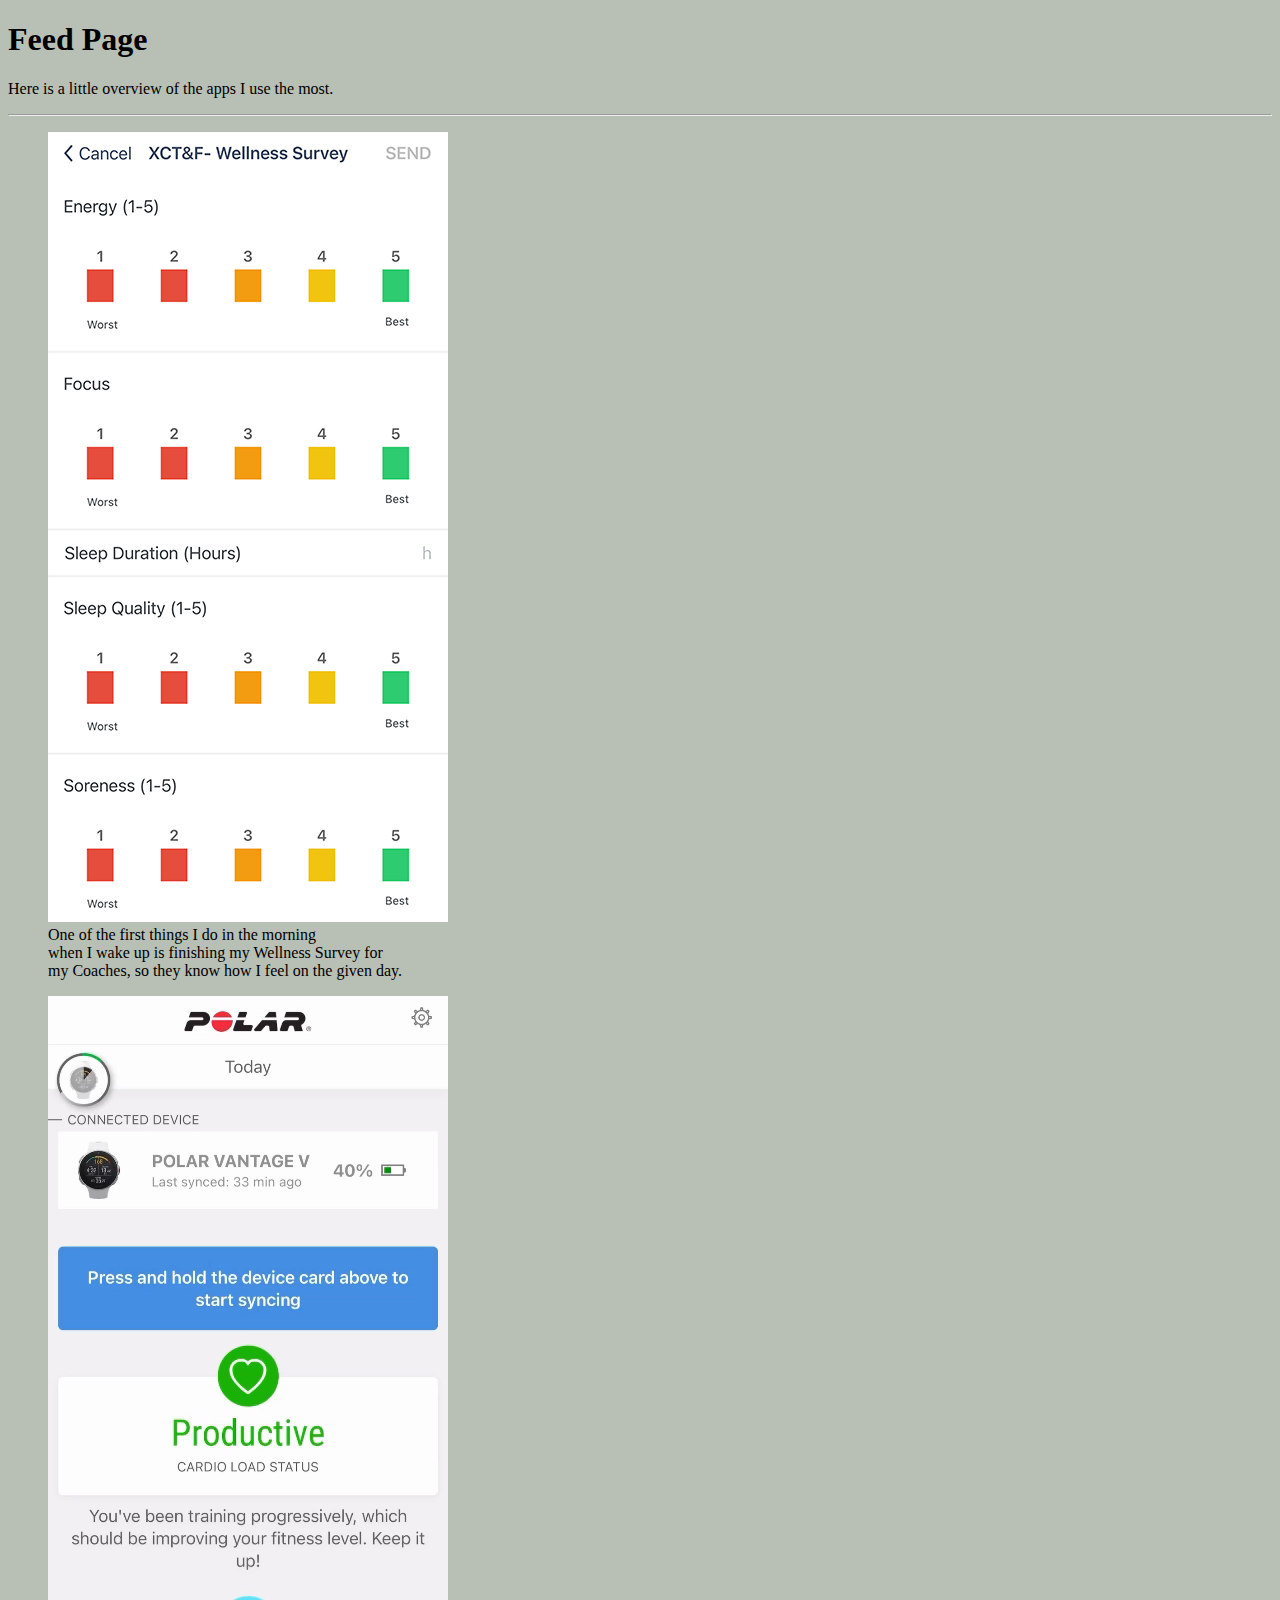
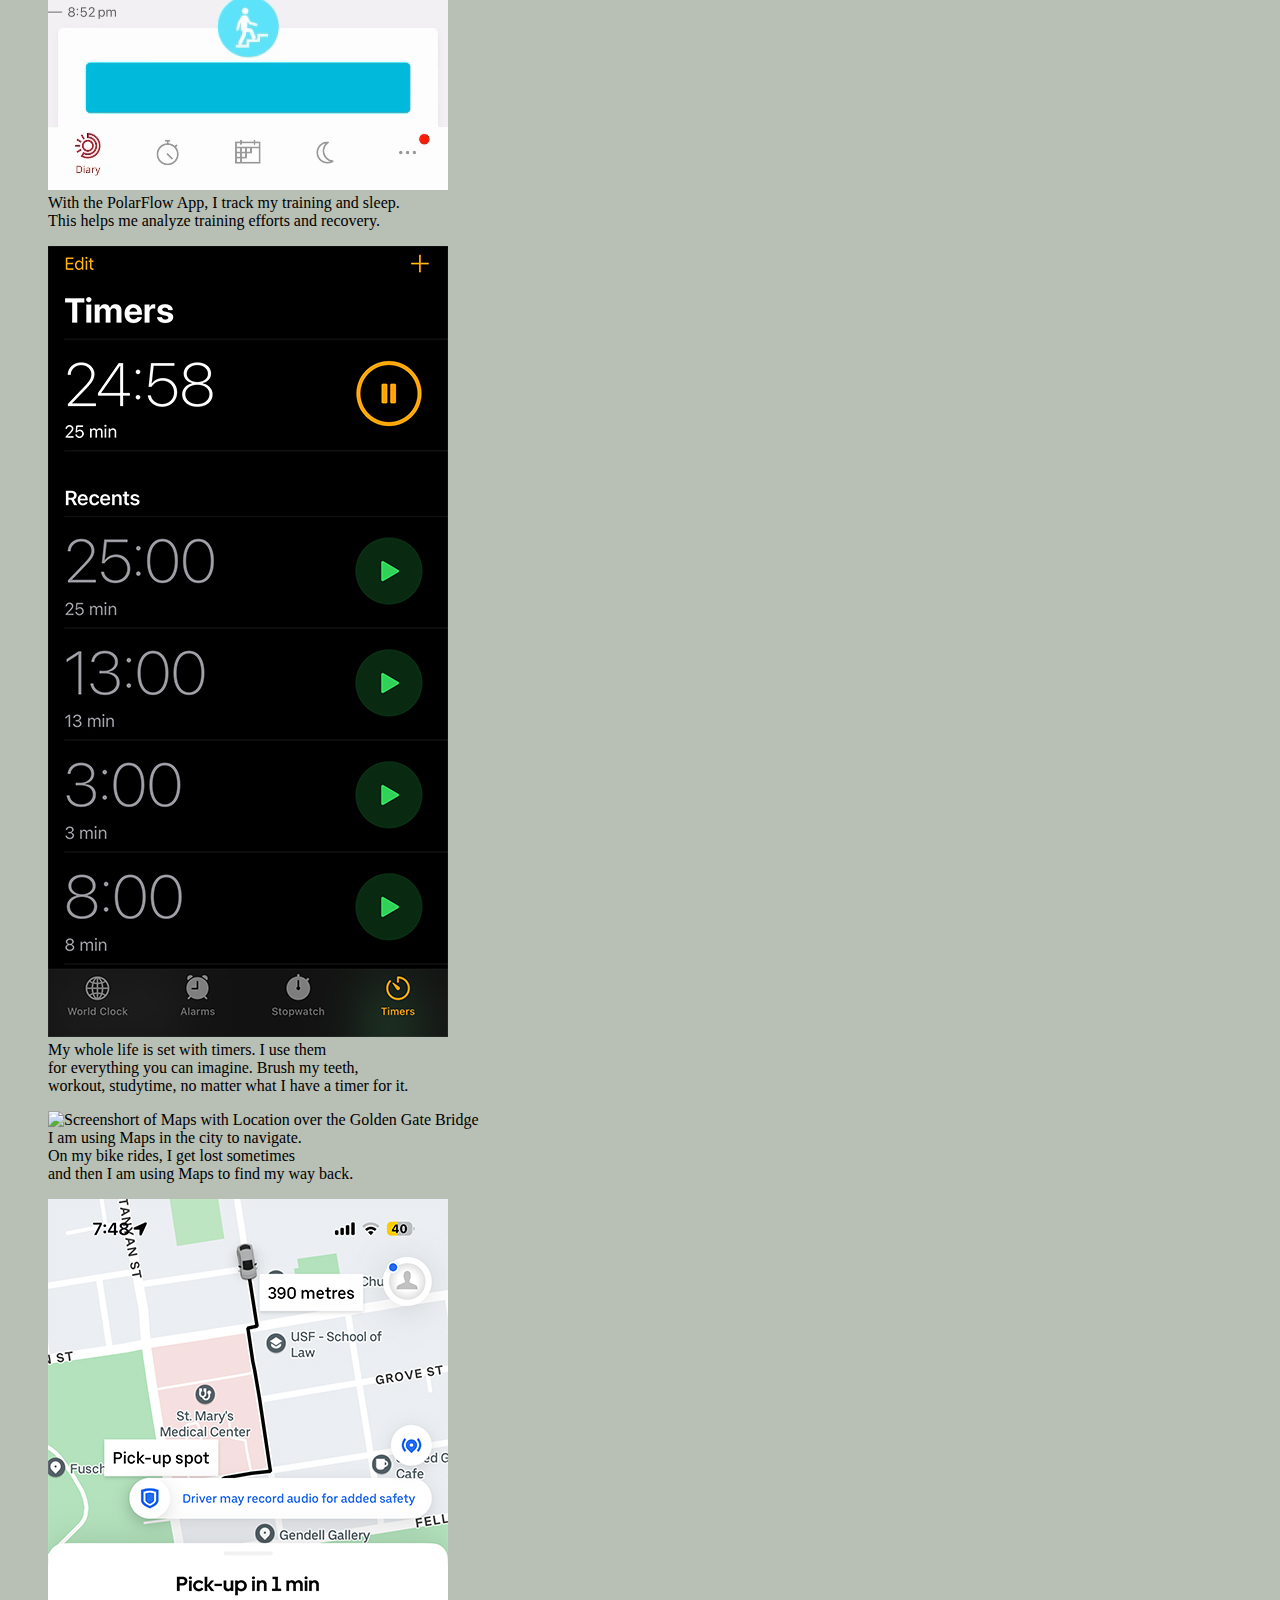
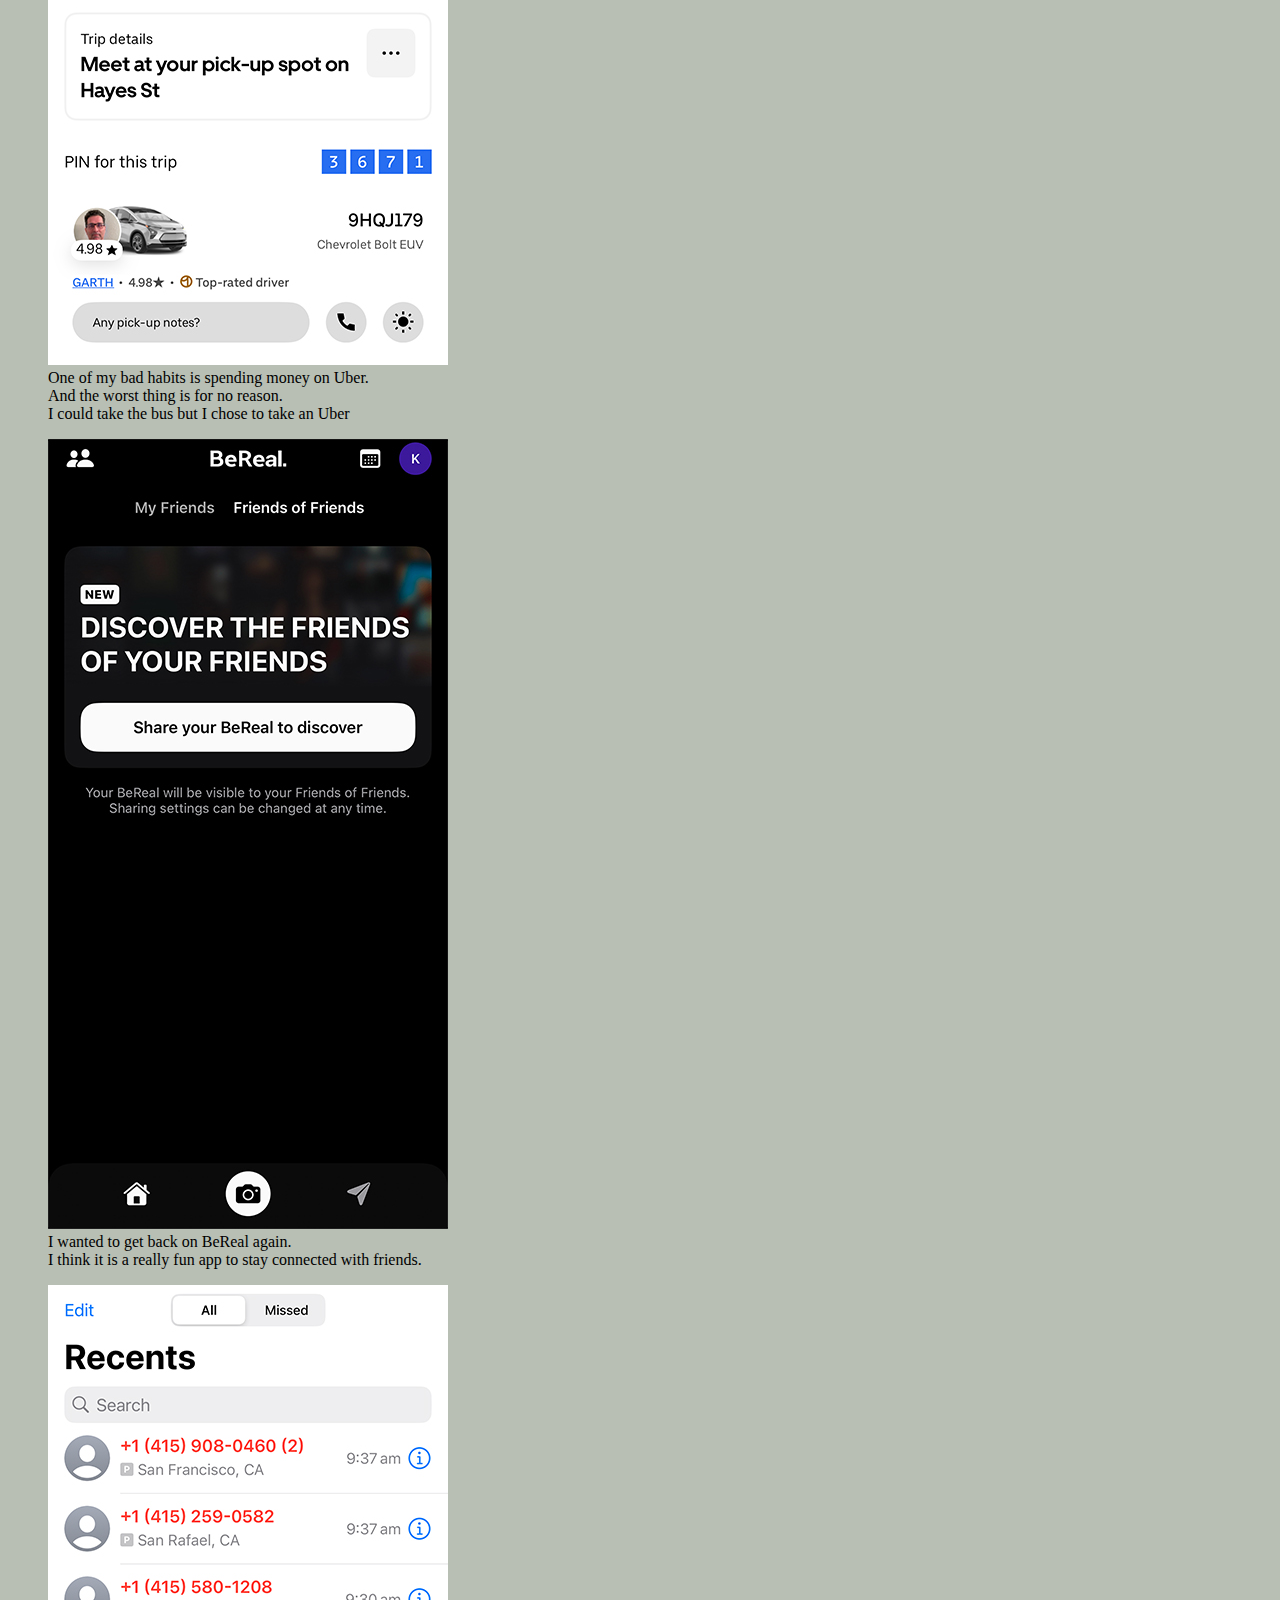
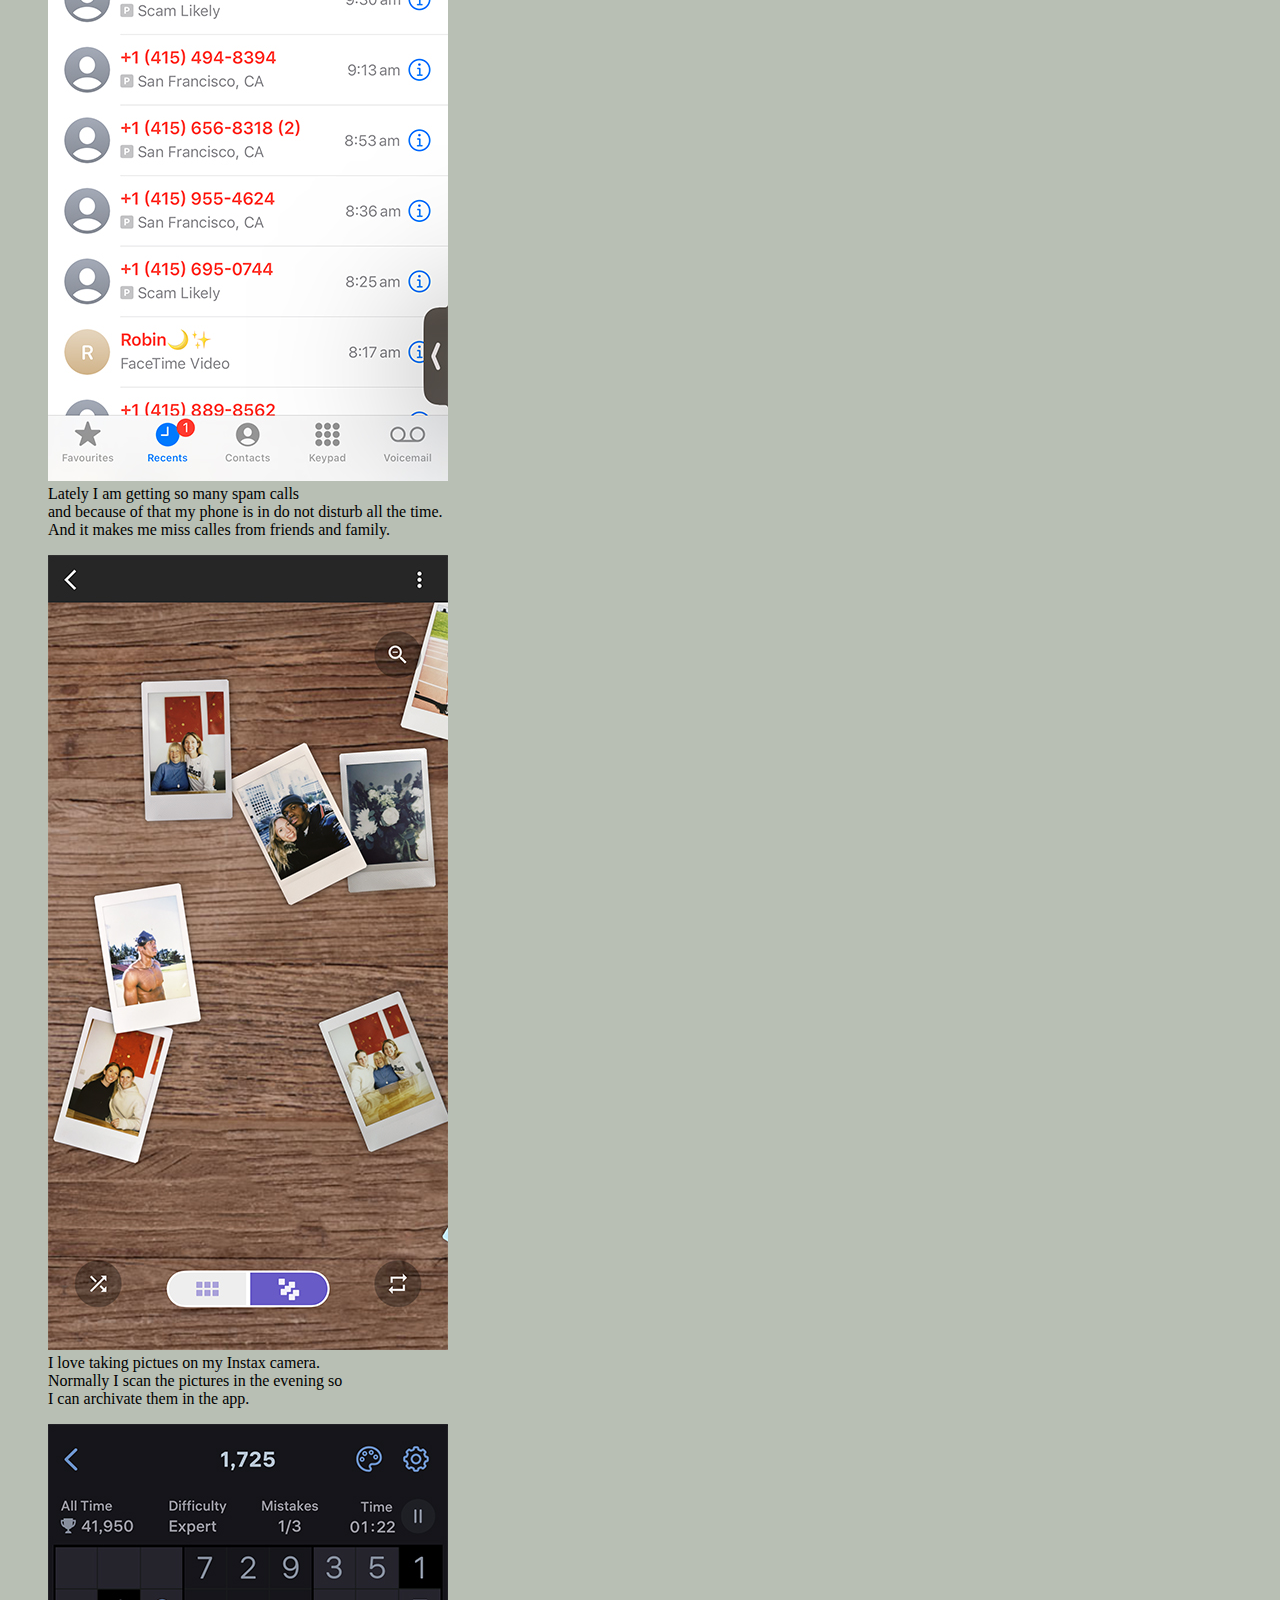
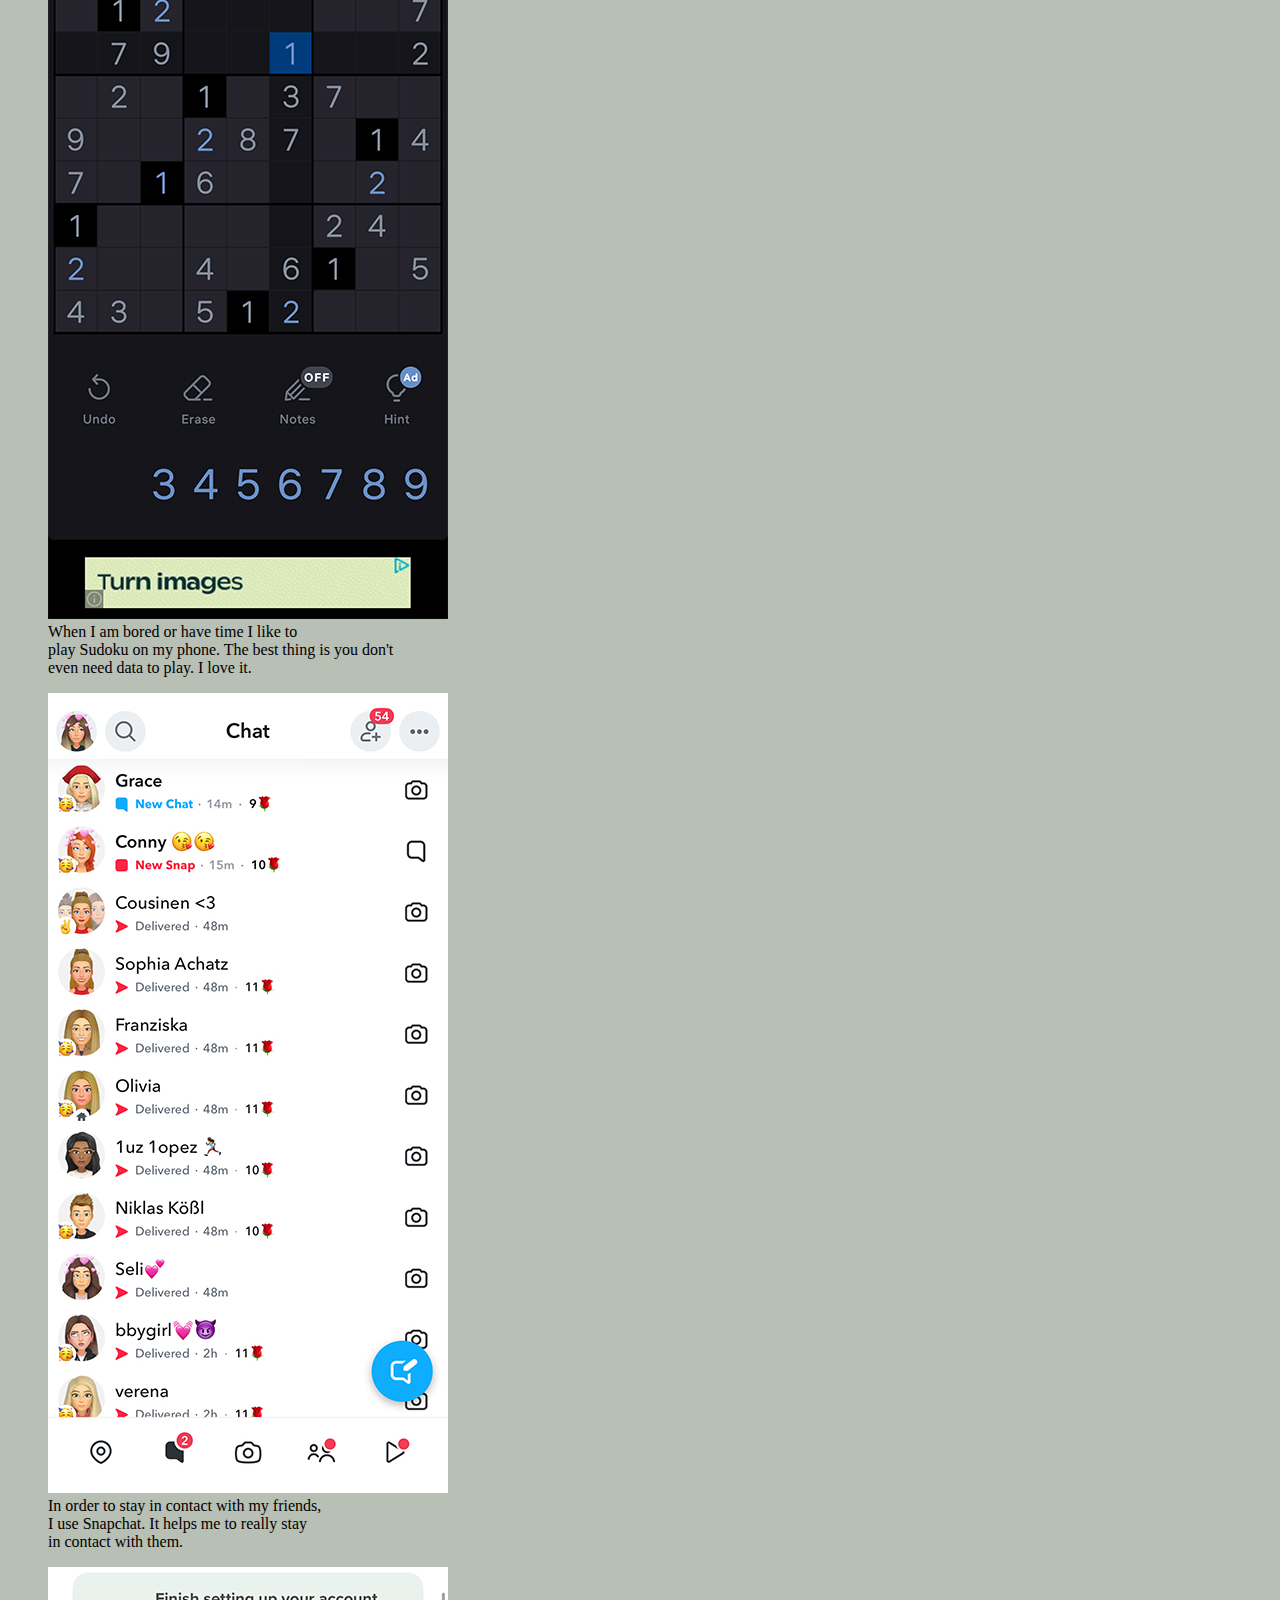
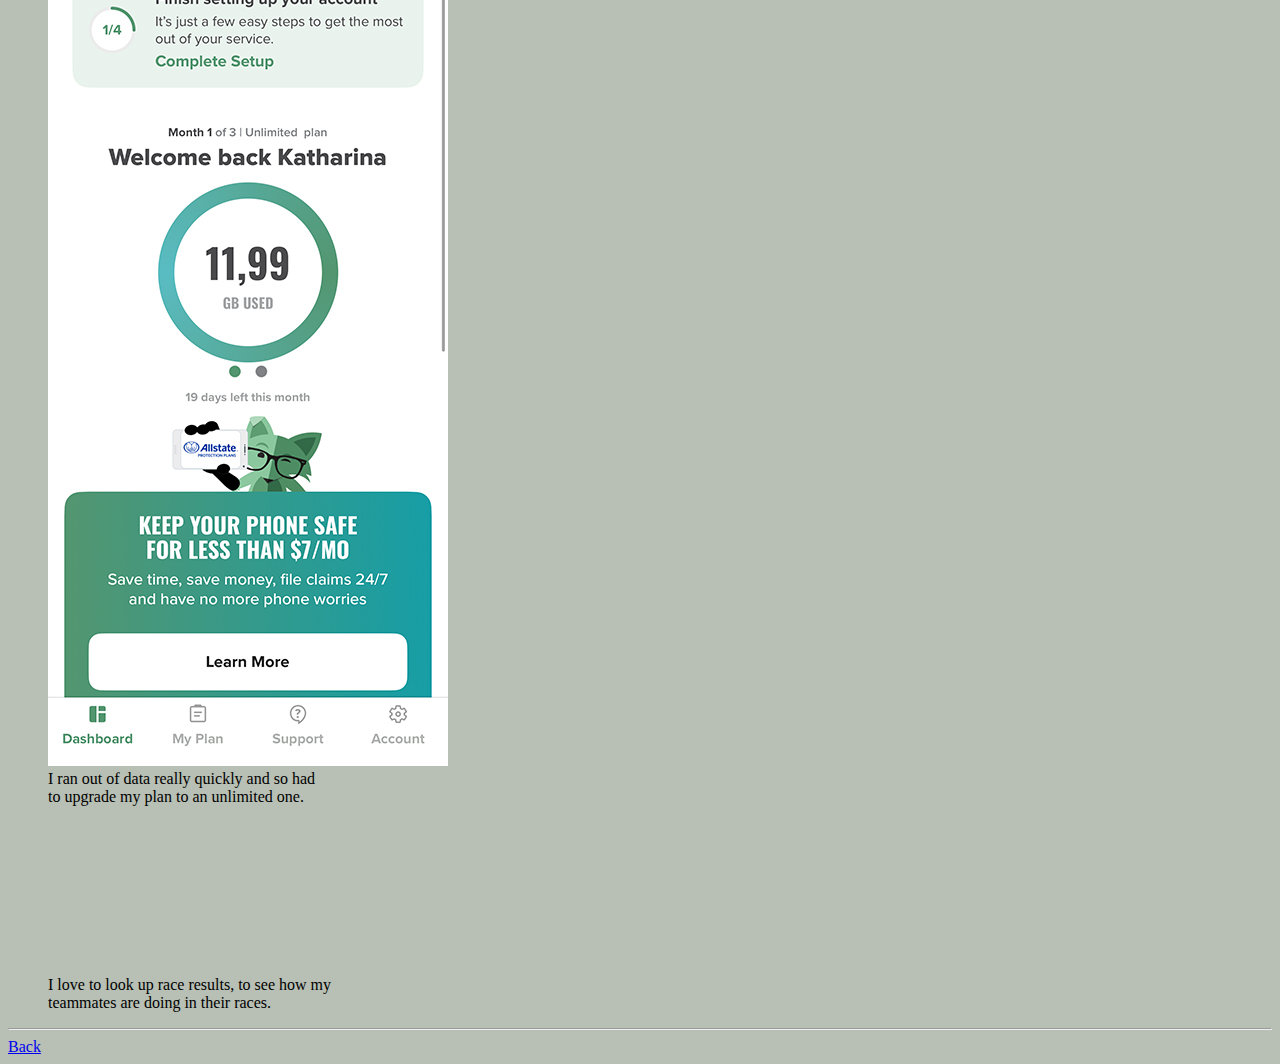
==== feed.html @ 95106dcd "Send to server" ====
<!DOCTYPE html>
<html lang="en">
<head>
    <meta charset="UTF-8">
    <meta name="viewport" content="width=device-width, initial-scale=1.0">
    <title>Feed</title>
    <link rel="stylesheet" href="style.css">
</head>
<body>
    <style>
        body{
        background-color: rgb(184, 191, 180);
        }
    </style>
    <h1>Feed Page</h1>
    <p> Here is a little overview of the apps I use the most.</p>
<hr>
       <div class="image-container">
            <figure>
                <img src="img/wellness.jpg" alt="Wellness Survey">
                <figcaption>One of the first things I do in the morning <br> when I wake up is finishing my Wellness Survey for <br> my Coaches, so they know how I feel on the given day.</figcaption>
            </figure>

            <figure>
                <video src="img/polarflow.mp4" autoplay muted loop>Your browser does not support the video tag. </video>
                <figcaption>With the PolarFlow App, I track my training and sleep.<br> This helps me analyze training efforts and recovery.</figcaption>
            </figure>

            <figure>
                <img src="img/timers.jpg" alt="Many timers screenshort">
                <figcaption> My whole life is set with timers. I use them <br> for everything you can imagine. Brush my teeth, <br> workout, studytime, no matter what I have a timer for it.</figcaption>
            </figure>

            <figure>
                <img src="img/Maps.jpg" alt="Screenshort of Maps with Location over the Golden Gate Bridge">
                <figcaption>I am using Maps in the city to navigate. <br> On my bike rides, I get lost sometimes<br> and then I am using Maps to find my way back.</figcaption>
            </figure>

            <figure>
                <img src="img/uber.jpg" alt="screenshort of a uber site">
                <figcaption>One of my bad habits is spending money on Uber. <br> And the worst thing is for no reason. <br> I could take the bus but I chose to take an Uber</figcaption>
            </figure>
            
            <figure>
                <img src="img/Bereal.jpg" alt="BeReal Screenshort">
                <figcaption> I wanted to get back on BeReal again. <br> I think it is a really fun app to stay connected with friends.</figcaption>
            </figure>

            <figure>
                <img src="img/call.jpg" alt="Spam Calls">
                <figcaption>Lately I am getting so many spam calls<br> and because of that my phone is in do not disturb all the time.<br> And it makes me miss calles from friends and family.</figcaption>
            </figure>

            <figure>
                <img src="img/instax.jpg" alt="Instax App">
                <figcaption>I love taking pictues on my Instax camera.<br> Normally I scan the pictures in the evening so <br> I can archivate them in the app.</figcaption>
            </figure>

            <figure>
                <img src="img/sudoku.jpg" alt="Sudoku">
                <figcaption>When I am bored or have time I like to<br> play Sudoku on my phone. The best thing is you don't <br> even need data to play. I love it.</figcaption>
            </figure>

            <figure>
                <img src="img/snapchat.jpg" alt="Snapchat">
                <figcaption>In order to stay in contact with my friends,<br> I use Snapchat. It helps me to really stay <br> in contact with them.</figcaption>
            </figure>

            <figure>
                <img src="img/data.jpg" alt="Mint Mobile">
                <figcaption>I ran out of data really quickly and so had <br> to upgrade my plan to an unlimited one. </figcaption>
            </figure>
            
            <figure>
                <video src="img/Times.mp4" autoplay muted loop>Your browser does not support the video tag. </video>
                <figcaption>I love to look up race results, to see how my <br>
                teammates are doing in their races.</figcaption>
            </figure>

        </div>
 <hr>
    <a href="index.html">Back</a>
</body>
</html>
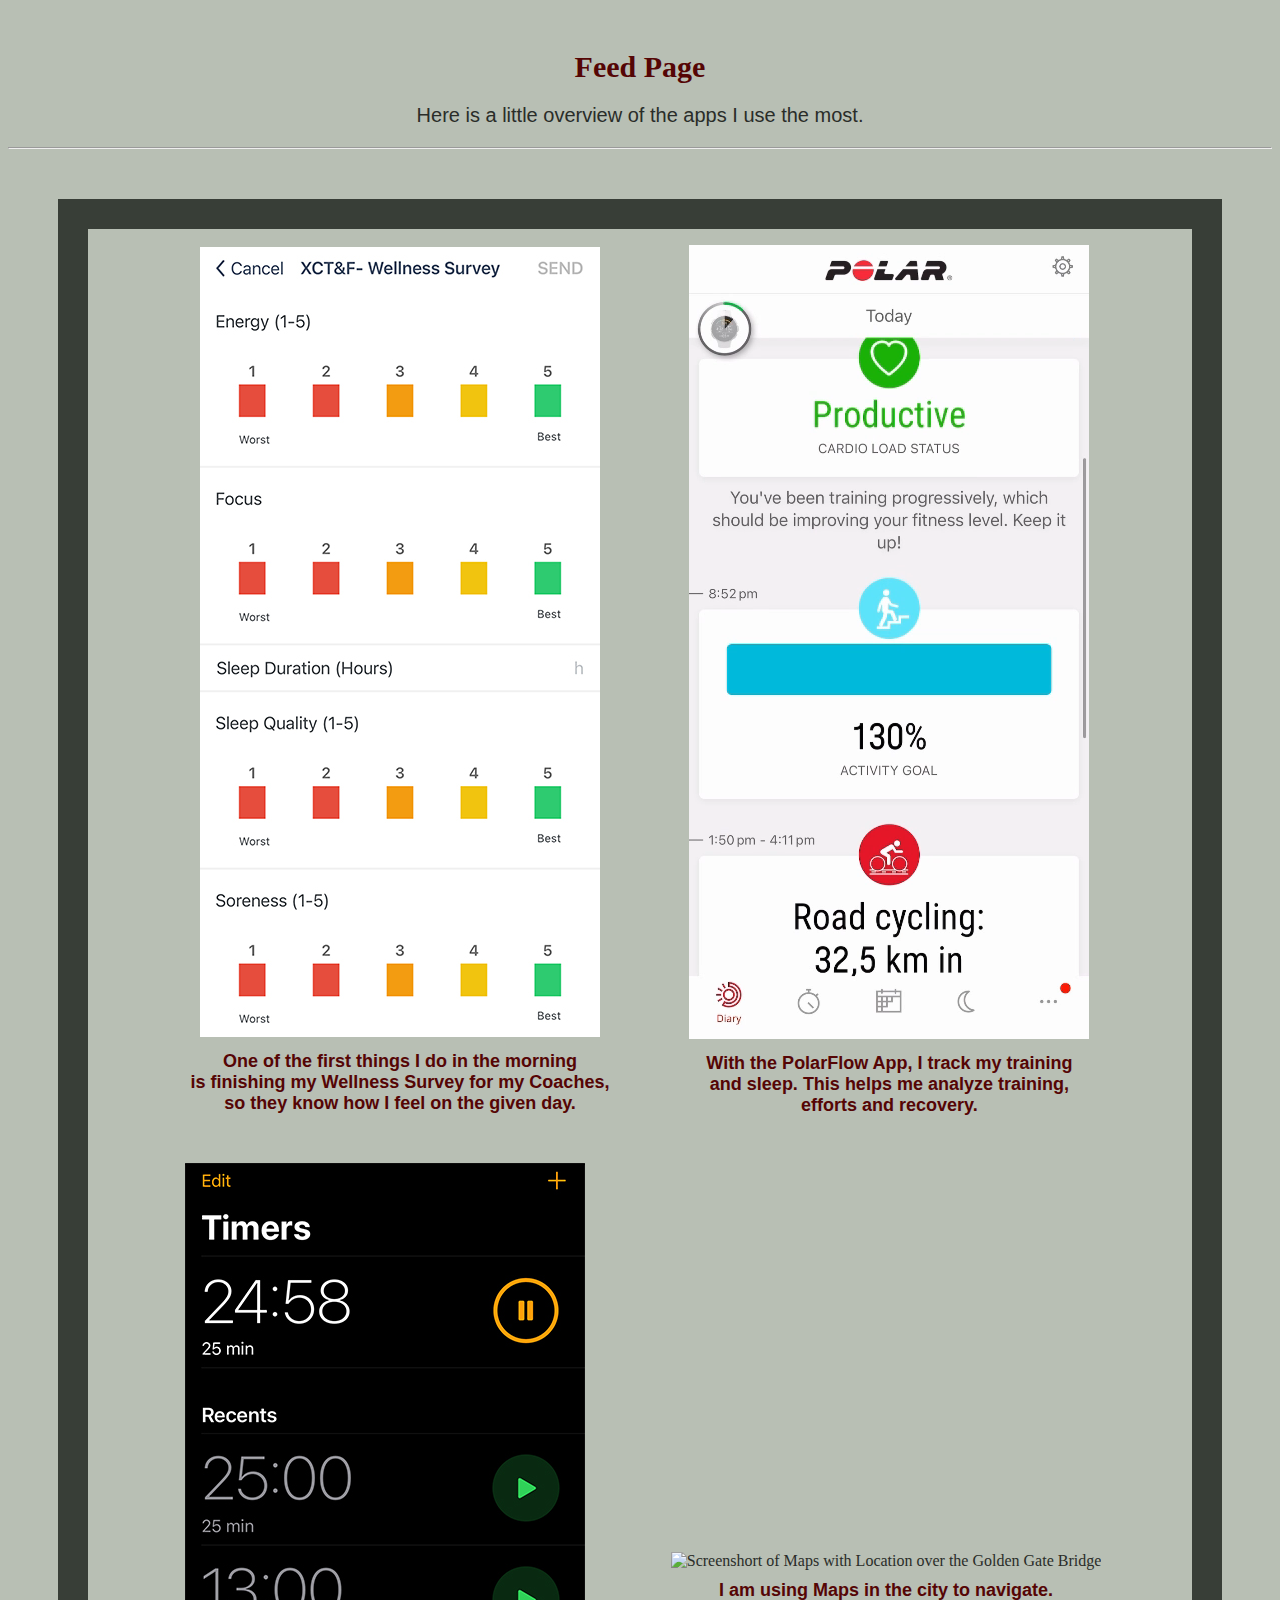
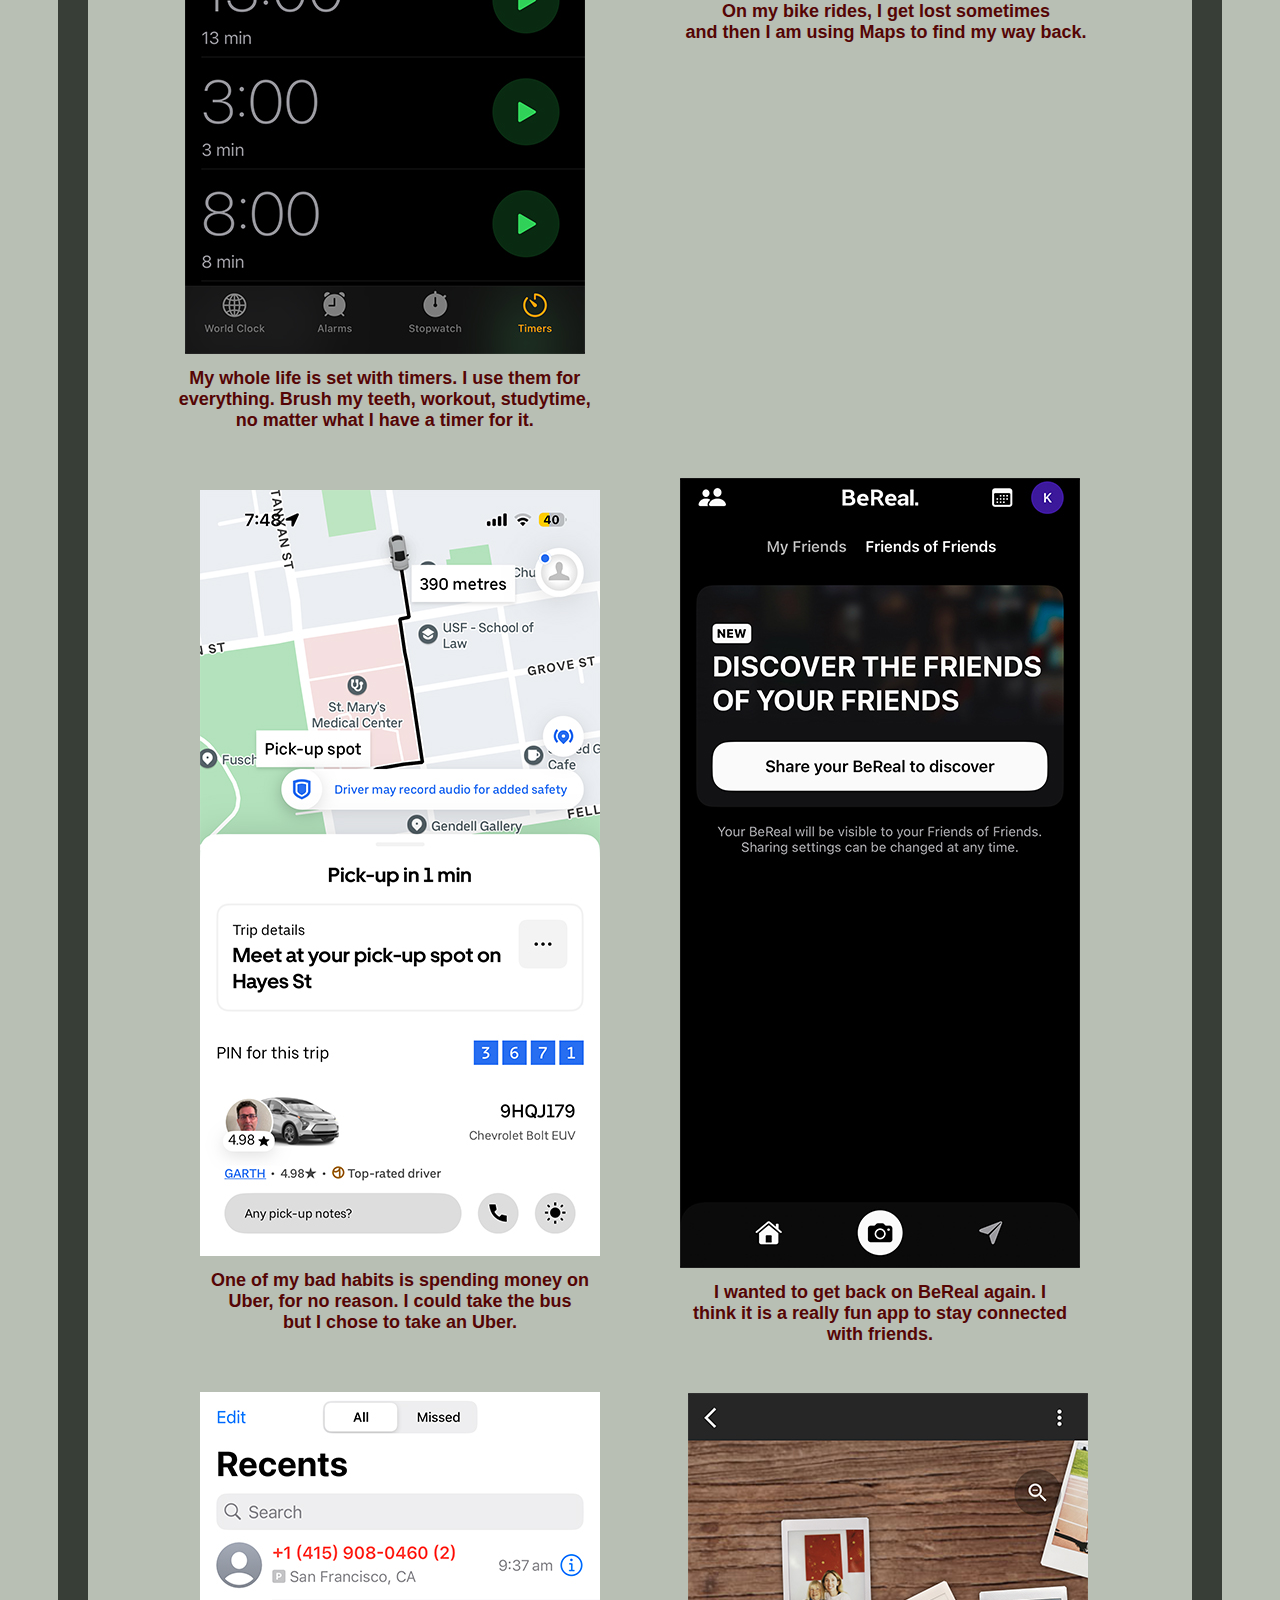
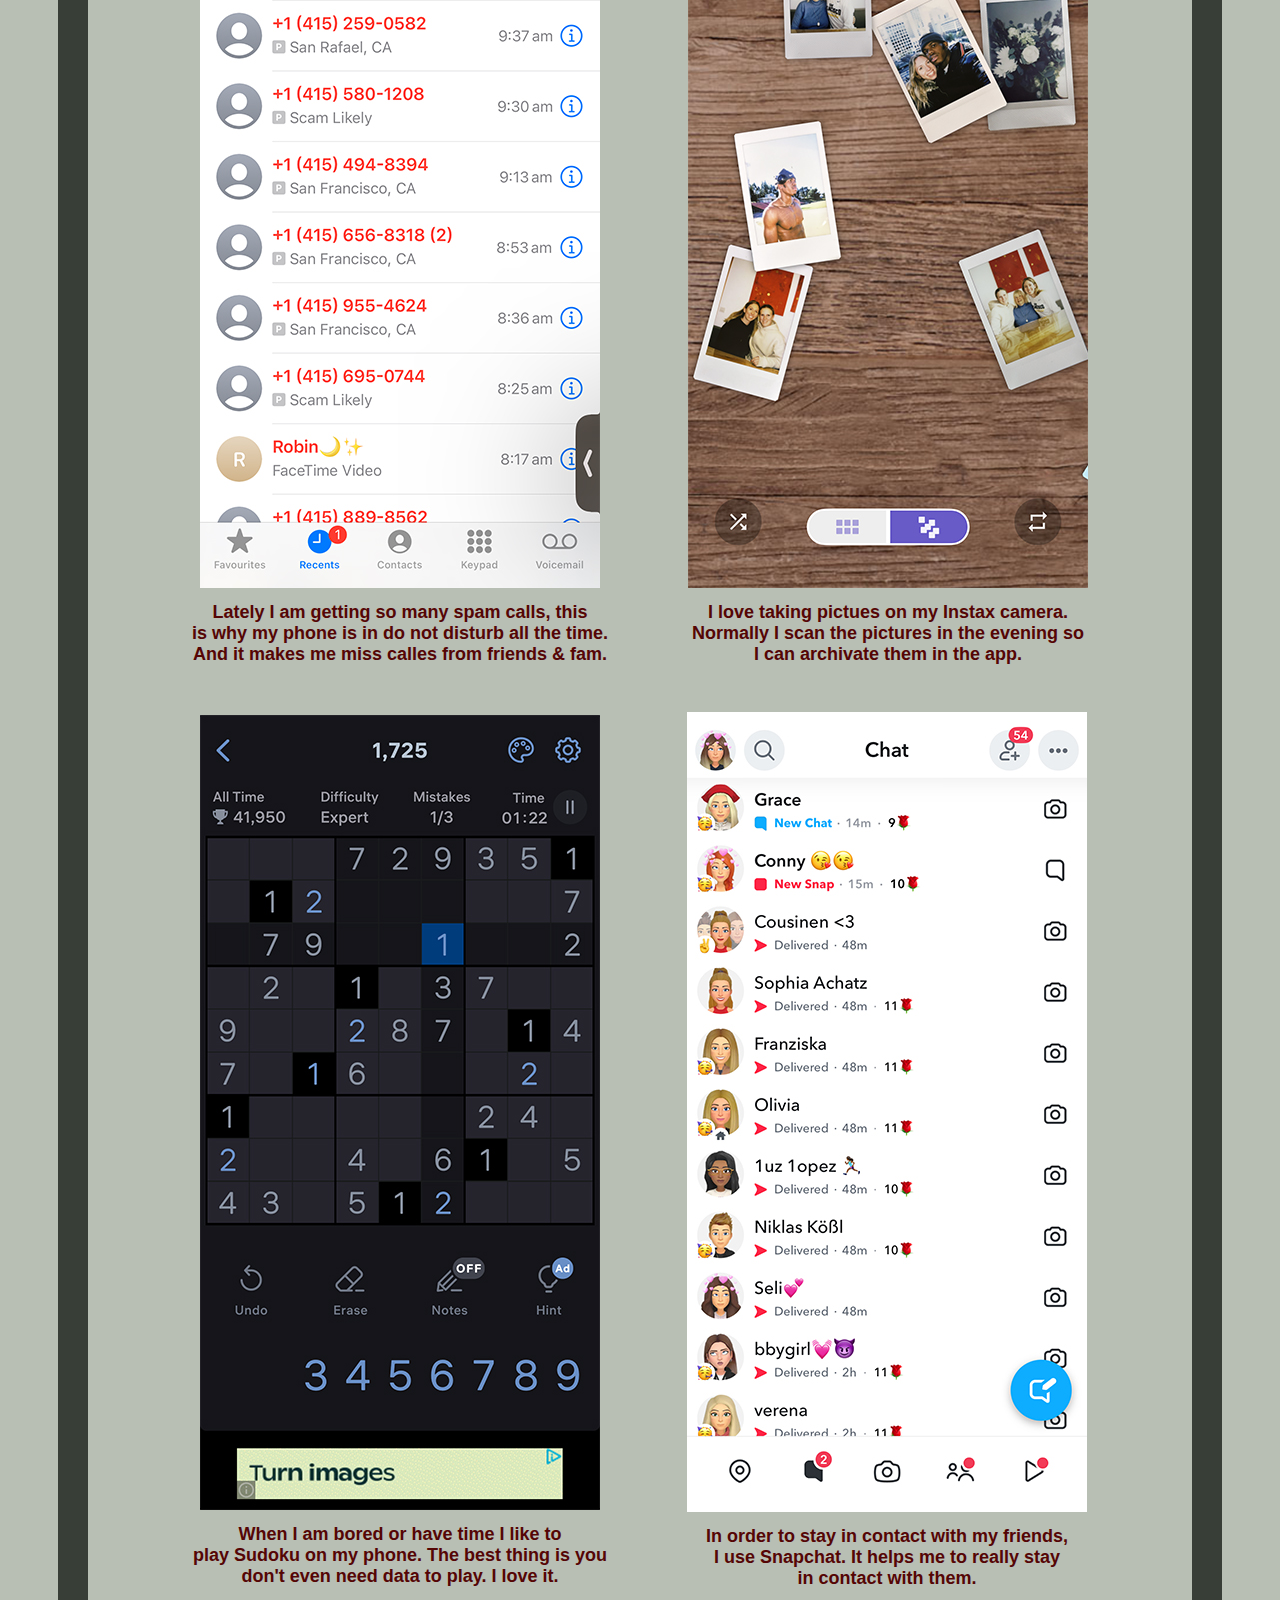
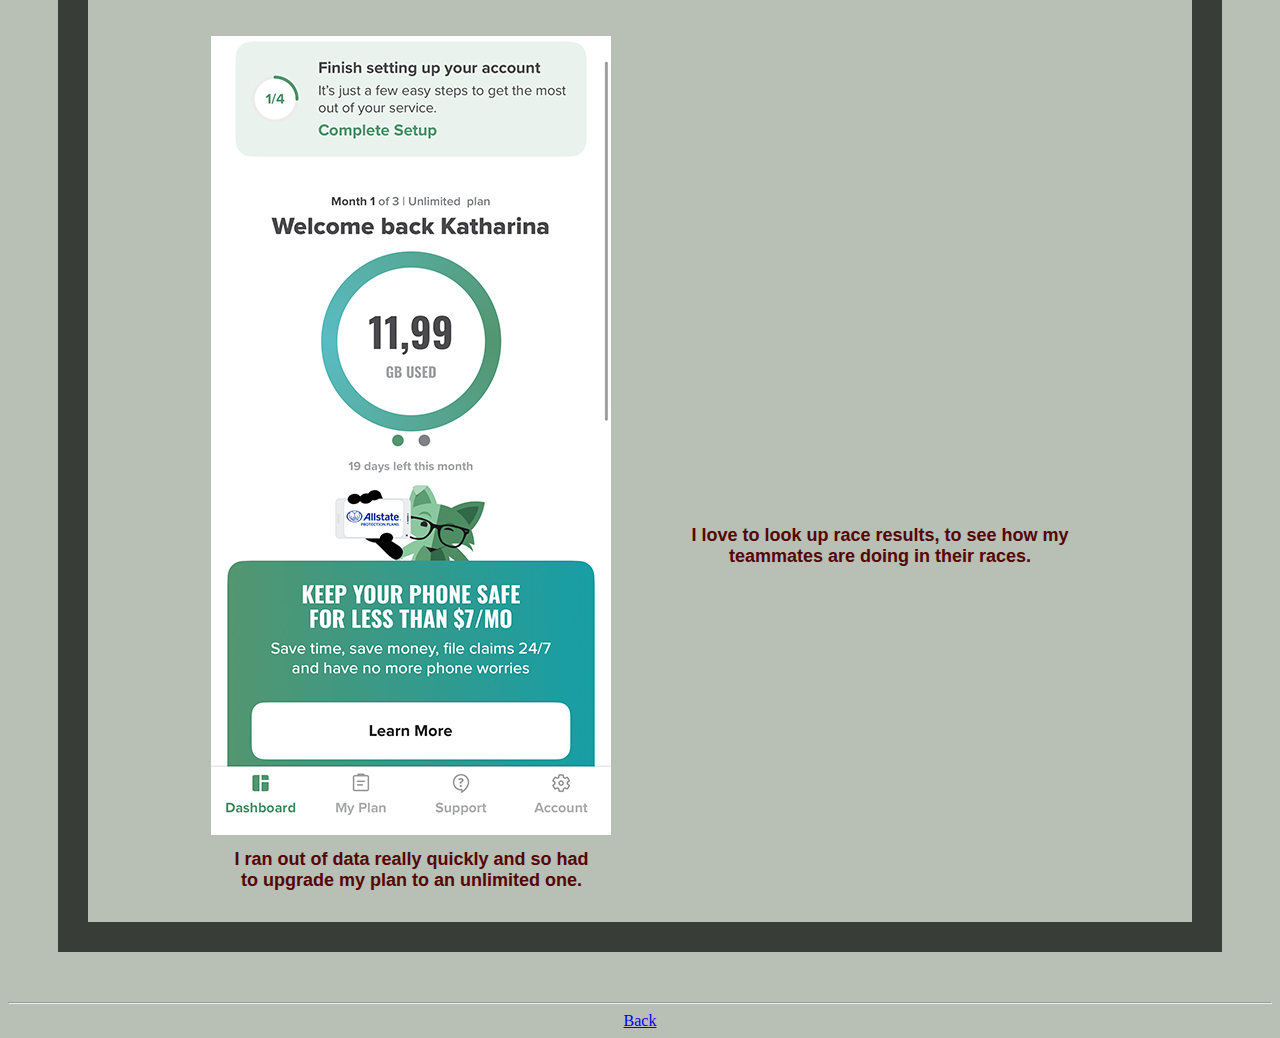
==== commit 066d6e56: "changes" ====
--- a/feed.html
+++ b/feed.html
@@ -12,23 +12,24 @@
         background-color: rgb(184, 191, 180);
         }
     </style>
+
     <h1>Feed Page</h1>
     <p> Here is a little overview of the apps I use the most.</p>
 <hr>
        <div class="image-container">
             <figure>
                 <img src="img/wellness.jpg" alt="Wellness Survey">
-                <figcaption>One of the first things I do in the morning <br> when I wake up is finishing my Wellness Survey for <br> my Coaches, so they know how I feel on the given day.</figcaption>
+                <figcaption>One of the first things I do in the morning <br> is finishing my Wellness Survey for my Coaches, <br>  so they know how I feel on the given day.</figcaption>
             </figure>
 
             <figure>
                 <video src="img/polarflow.mp4" autoplay muted loop>Your browser does not support the video tag. </video>
-                <figcaption>With the PolarFlow App, I track my training and sleep.<br> This helps me analyze training efforts and recovery.</figcaption>
+                <figcaption>With the PolarFlow App, I track my training <br> and sleep. This helps me analyze training, <br> efforts and recovery.</figcaption>
             </figure>
 
             <figure>
                 <img src="img/timers.jpg" alt="Many timers screenshort">
-                <figcaption> My whole life is set with timers. I use them <br> for everything you can imagine. Brush my teeth, <br> workout, studytime, no matter what I have a timer for it.</figcaption>
+                <figcaption> My whole life is set with timers. I use them for <br> everything. Brush my teeth, workout, studytime, <br> no matter what I have a timer for it.</figcaption>
             </figure>
 
             <figure>
@@ -38,17 +39,17 @@
 
             <figure>
                 <img src="img/uber.jpg" alt="screenshort of a uber site">
-                <figcaption>One of my bad habits is spending money on Uber. <br> And the worst thing is for no reason. <br> I could take the bus but I chose to take an Uber</figcaption>
+                <figcaption>One of my bad habits is spending money on <br> Uber, for no reason. I could take the bus <br>  but I chose to take an Uber.</figcaption>
             </figure>
             
             <figure>
                 <img src="img/Bereal.jpg" alt="BeReal Screenshort">
-                <figcaption> I wanted to get back on BeReal again. <br> I think it is a really fun app to stay connected with friends.</figcaption>
+                <figcaption> I wanted to get back on BeReal again. I <br> think  it is a really fun app to stay connected <br> with friends.</figcaption>
             </figure>
 
             <figure>
                 <img src="img/call.jpg" alt="Spam Calls">
-                <figcaption>Lately I am getting so many spam calls<br> and because of that my phone is in do not disturb all the time.<br> And it makes me miss calles from friends and family.</figcaption>
+                <figcaption>Lately I am getting so many spam calls, this <br> is why my phone is in do not disturb all the time.<br> And it makes me miss calles from friends & fam.</figcaption>
             </figure>
 
             <figure>
@@ -58,7 +59,7 @@
 
             <figure>
                 <img src="img/sudoku.jpg" alt="Sudoku">
-                <figcaption>When I am bored or have time I like to<br> play Sudoku on my phone. The best thing is you don't <br> even need data to play. I love it.</figcaption>
+                <figcaption>When I am bored or have time I like to<br> play Sudoku on my phone. The best thing is you <br> don't even need data to play. I love it.</figcaption>
             </figure>
 
             <figure>
--- a/style.css
+++ b/style.css
@@ -0,0 +1,37 @@
+.image-container{
+    margin: 50px;
+    border: 30px solid rgb(56, 62, 55);
+    display: flex;
+    flex-direction: row;
+    flex-wrap: wrap;
+    justify-content: center;
+    align-items: center;
+}
+
+body{
+    text-align: center;
+    color: rgb(42, 45, 41);
+}
+
+p{
+    text-align: center;
+    font-family: Arial, Helvetica, sans-serif;
+    font-size: 20px;
+    margin-top: auto;
+}
+
+figcaption{
+    font-family: Arial, Helvetica, sans-serif;
+    font-size: 18px;
+    color: rgb(85, 5, 5);
+    font-weight: bold;
+    margin-top: 10px;
+    margin-bottom: 15px;
+}
+
+h1{
+    text-align: center;
+    color: rgb(85, 5, 5);
+    margin-top: 50px;
+    font-size: 30px;
+}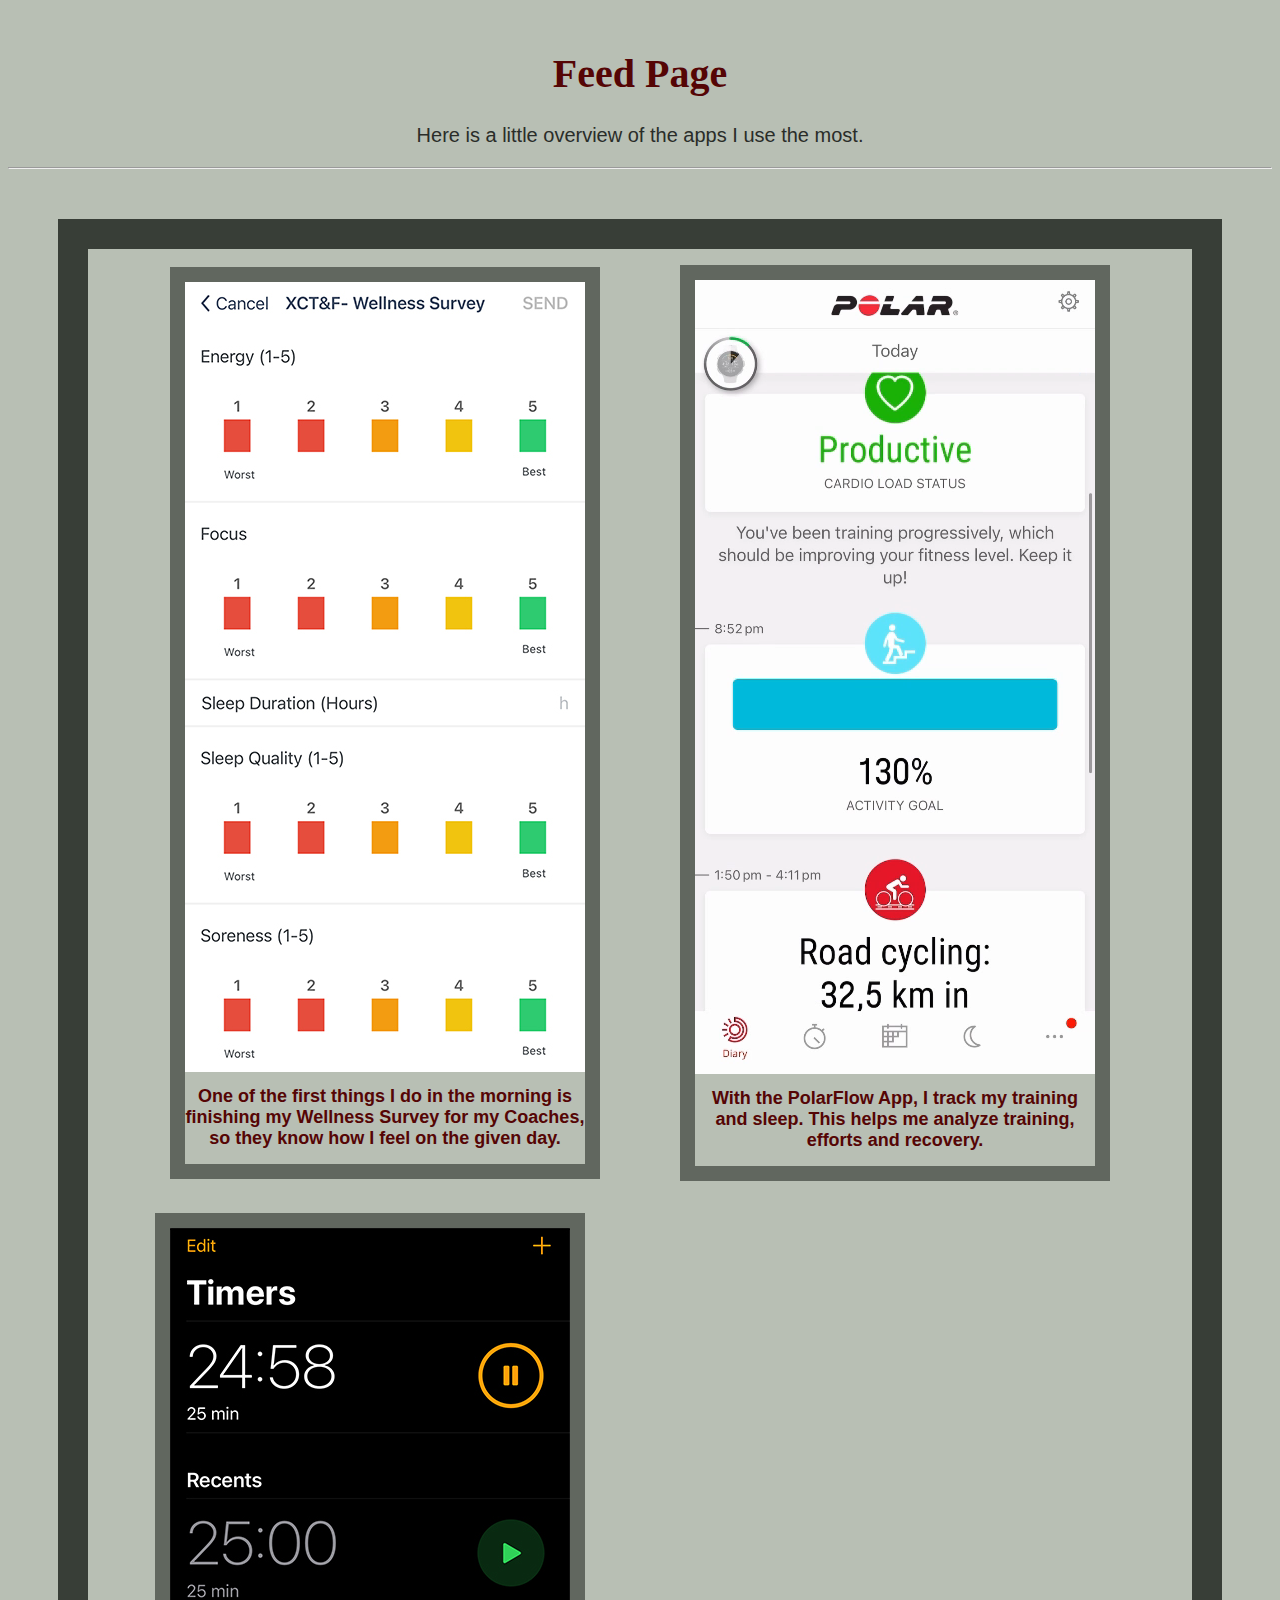
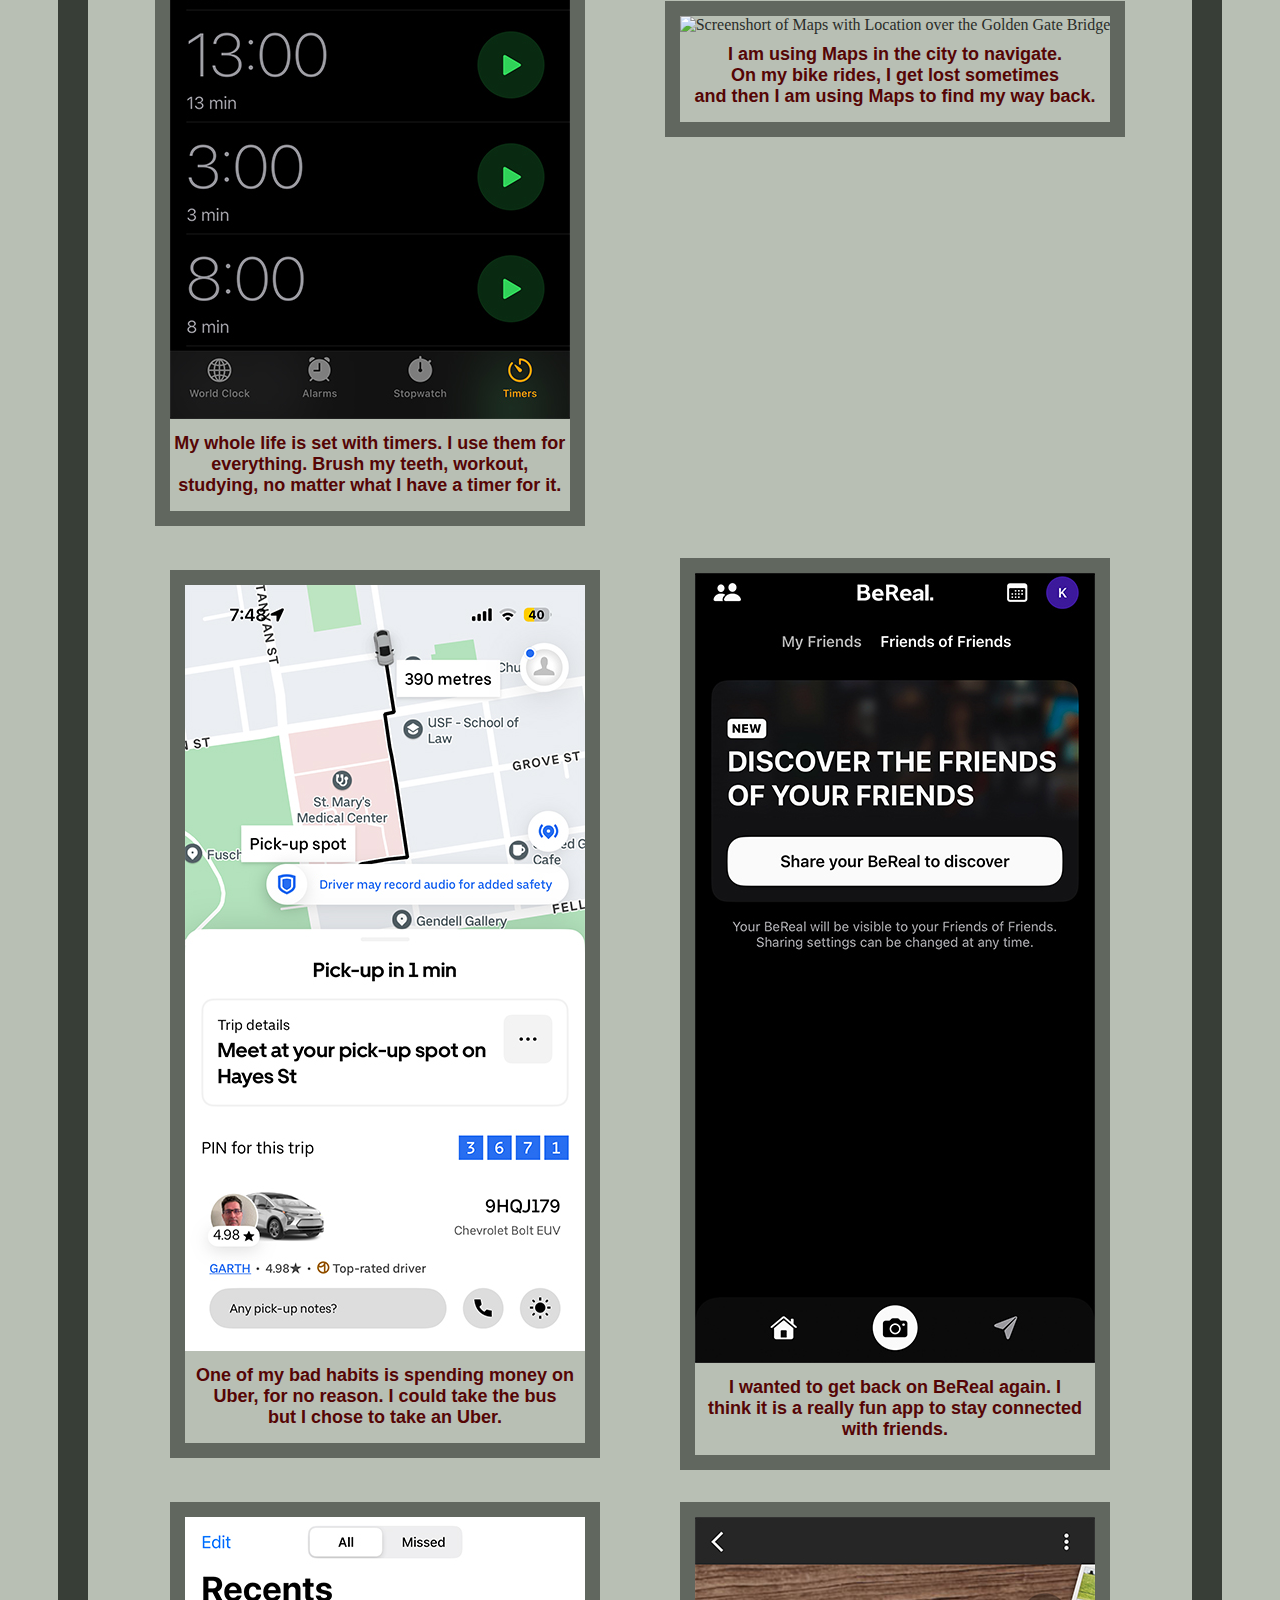
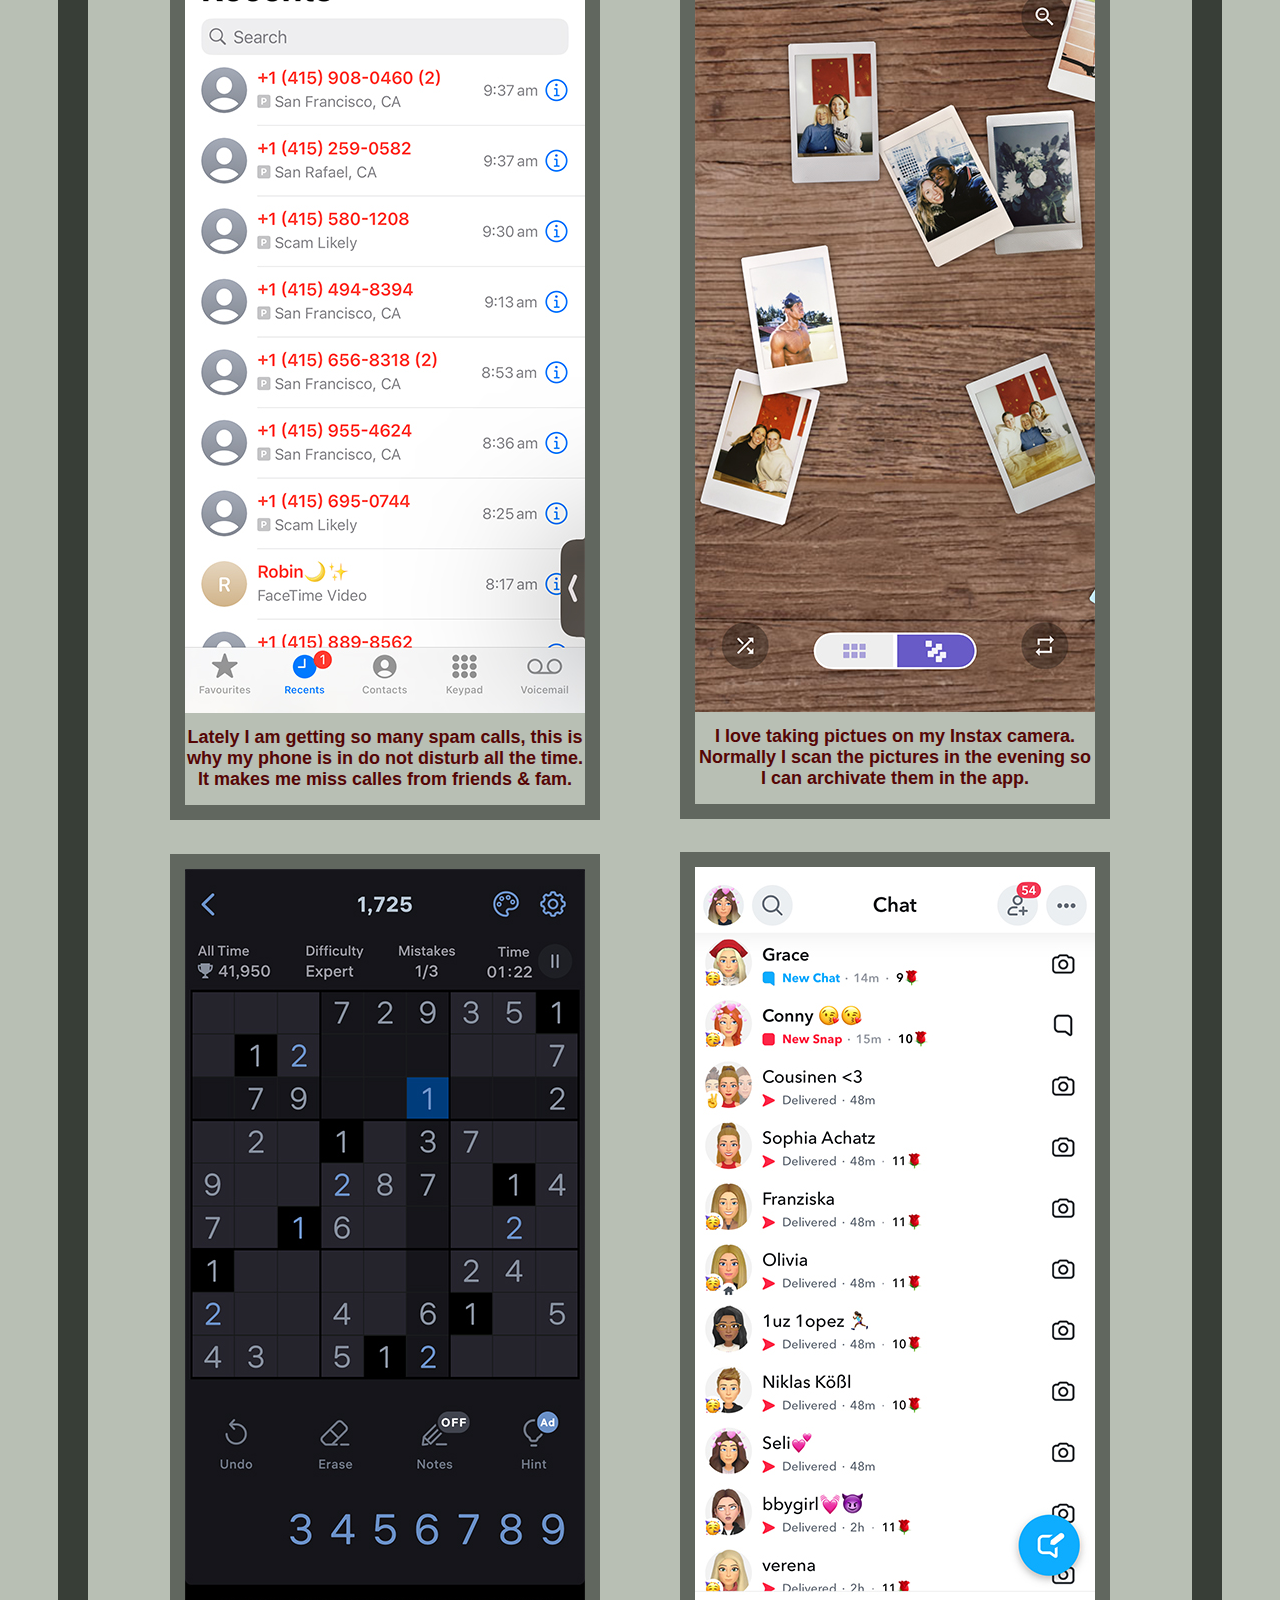
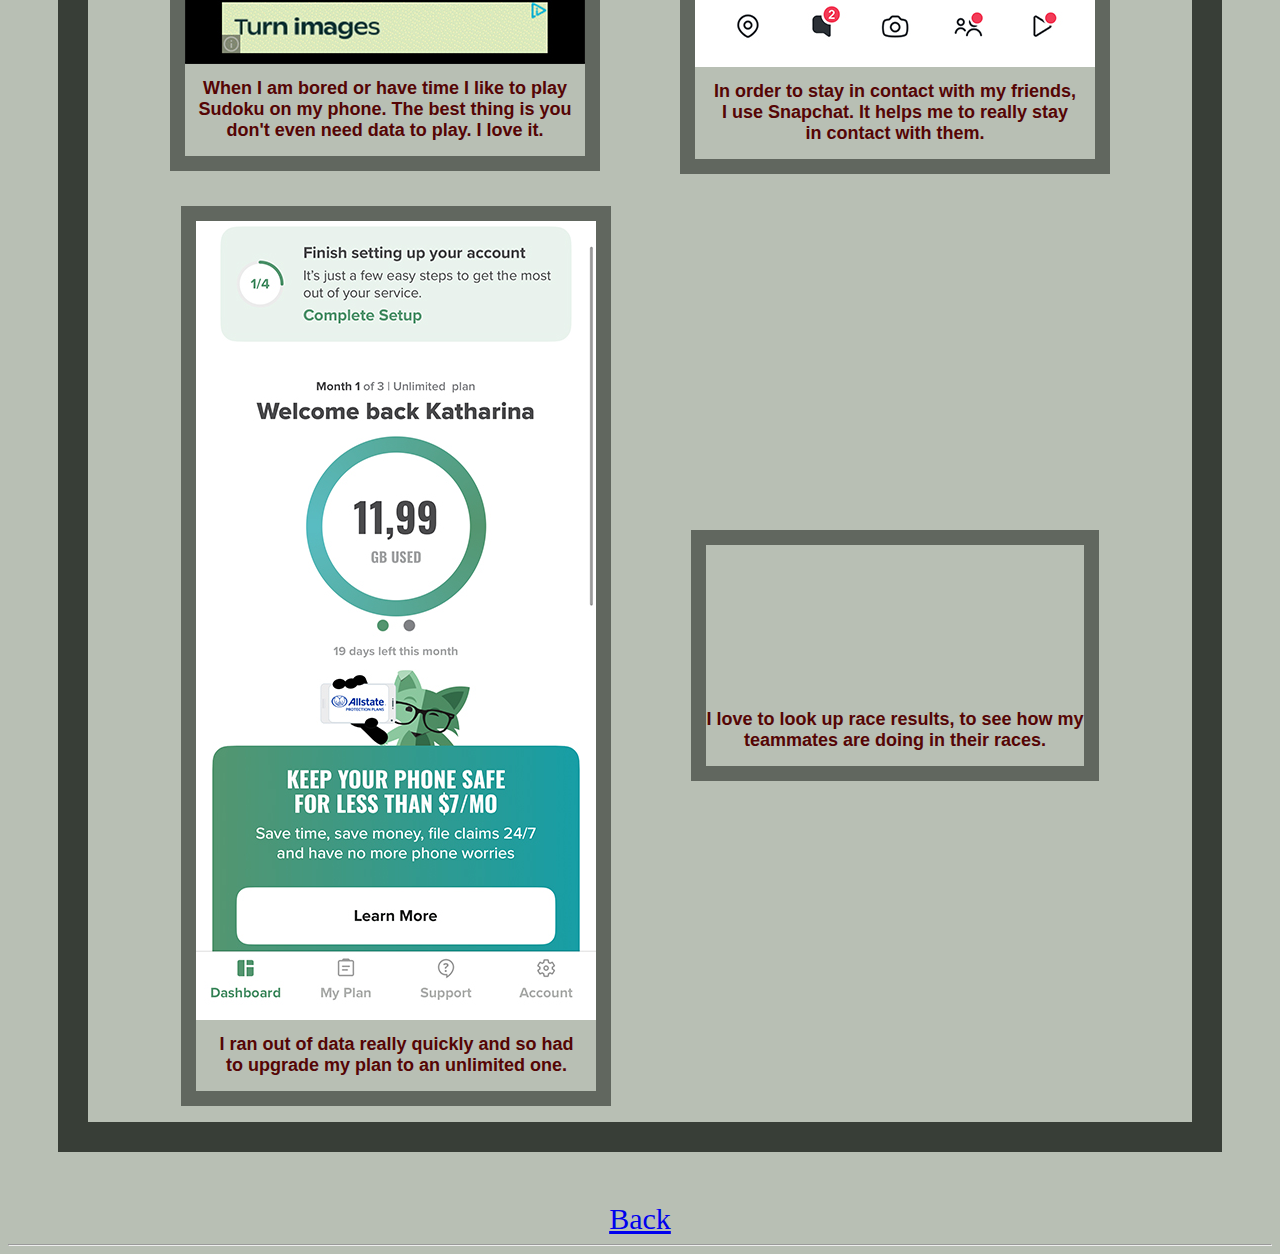
==== commit 39f1c1fb: "chages in the design" ====
--- a/feed.html
+++ b/feed.html
@@ -19,7 +19,7 @@
        <div class="image-container">
             <figure>
                 <img src="img/wellness.jpg" alt="Wellness Survey">
-                <figcaption>One of the first things I do in the morning <br> is finishing my Wellness Survey for my Coaches, <br>  so they know how I feel on the given day.</figcaption>
+                <figcaption>One of the first things I do in the morning is <br> finishing my Wellness Survey for my Coaches,<br> so they know how I feel on the given day.</figcaption>
             </figure>
 
             <figure>
@@ -29,7 +29,7 @@
 
             <figure>
                 <img src="img/timers.jpg" alt="Many timers screenshort">
-                <figcaption> My whole life is set with timers. I use them for <br> everything. Brush my teeth, workout, studytime, <br> no matter what I have a timer for it.</figcaption>
+                <figcaption> My whole life is set with timers. I use them for <br> everything. Brush my teeth, workout,<br>studying, no matter what I have a timer for it.</figcaption>
             </figure>
 
             <figure>
@@ -49,7 +49,7 @@
 
             <figure>
                 <img src="img/call.jpg" alt="Spam Calls">
-                <figcaption>Lately I am getting so many spam calls, this <br> is why my phone is in do not disturb all the time.<br> And it makes me miss calles from friends & fam.</figcaption>
+                <figcaption>Lately I am getting so many spam calls, this is <br> why my phone is in do not disturb all the time.<br> It makes me miss calles from friends & fam.</figcaption>
             </figure>
 
             <figure>
@@ -59,7 +59,7 @@
 
             <figure>
                 <img src="img/sudoku.jpg" alt="Sudoku">
-                <figcaption>When I am bored or have time I like to<br> play Sudoku on my phone. The best thing is you <br> don't even need data to play. I love it.</figcaption>
+                <figcaption>When I am bored or have time I like to play <br> Sudoku on my phone. The best thing is you <br> don't even need data to play. I love it.</figcaption>
             </figure>
 
             <figure>
@@ -79,7 +79,7 @@
             </figure>
 
         </div>
- <hr>
     <a href="index.html">Back</a>
+<hr>
 </body>
 </html>--- a/style.css
+++ b/style.css
@@ -33,5 +33,13 @@
     text-align: center;
     color: rgb(85, 5, 5);
     margin-top: 50px;
+    font-size: 40px;
+}
+
+a{
     font-size: 30px;
+}
+
+figure{
+    border: 15px solid rgba(56, 62, 55, 0.677);
 }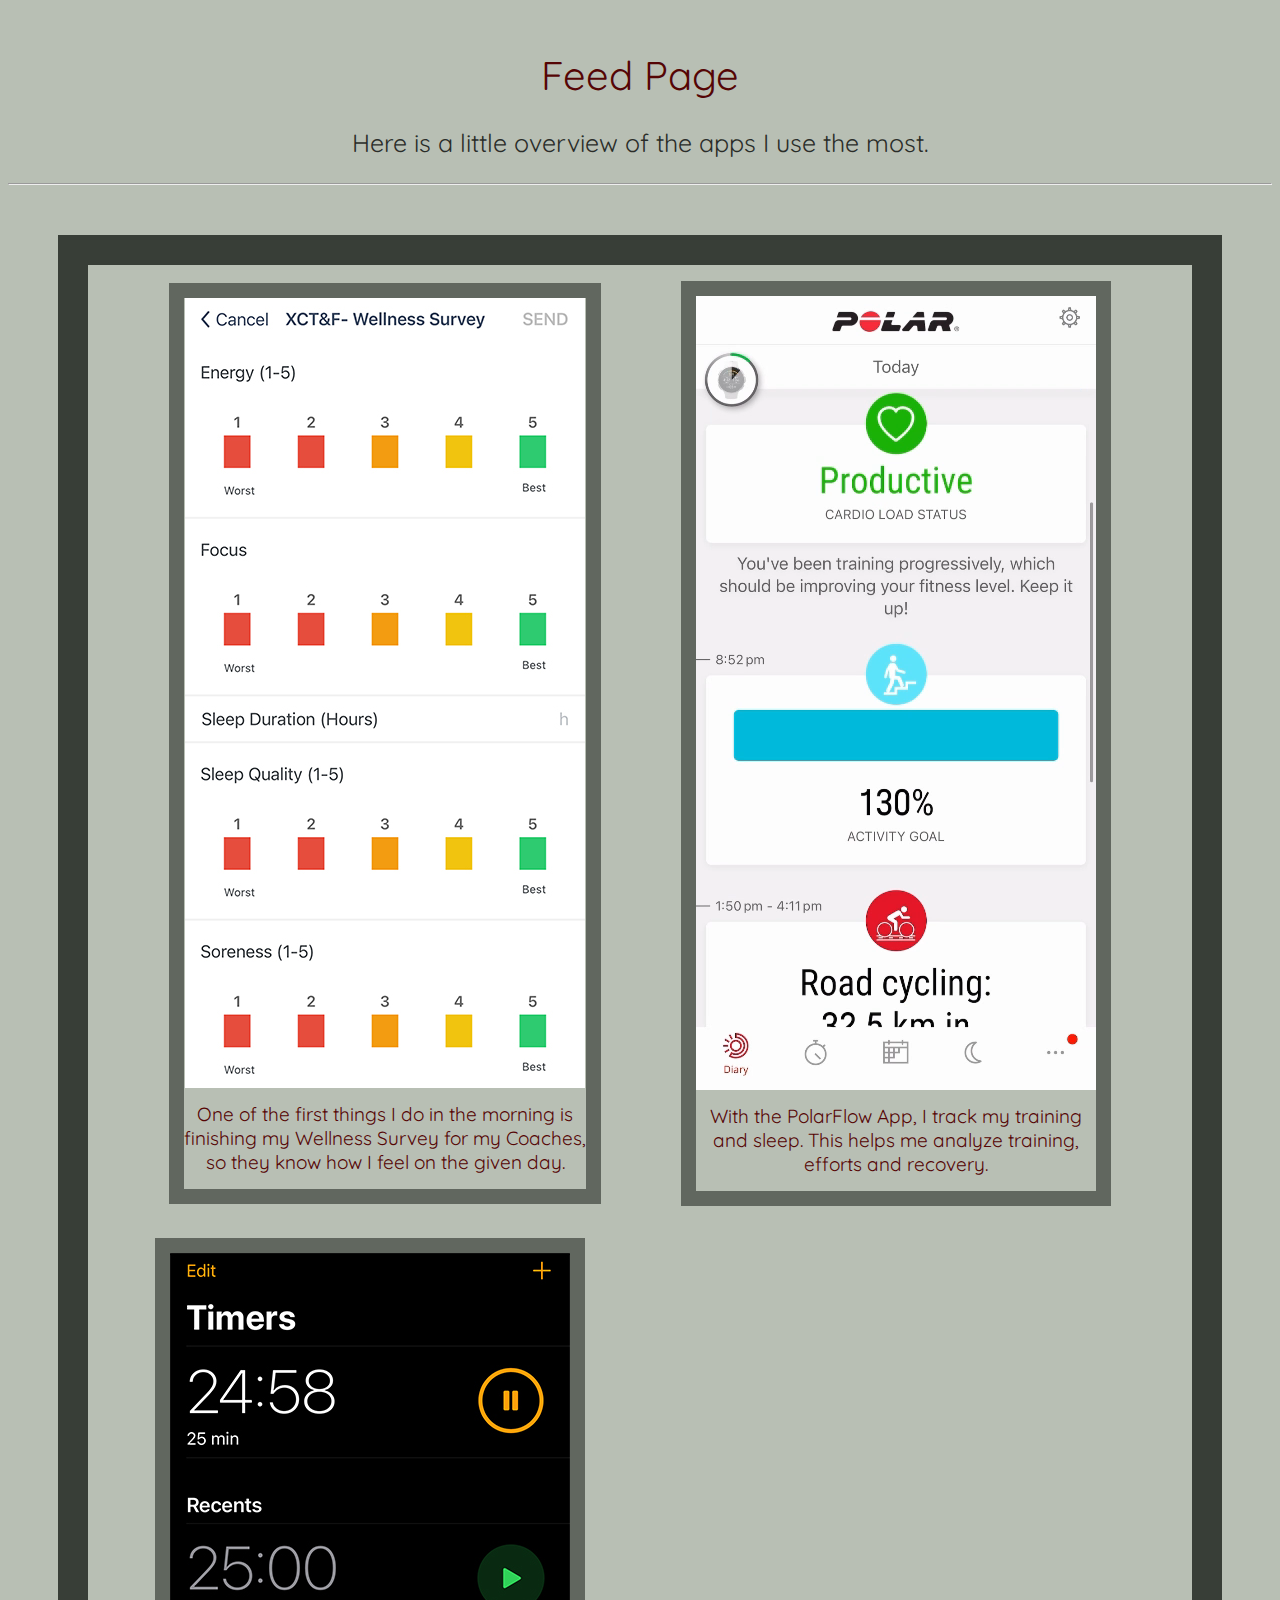
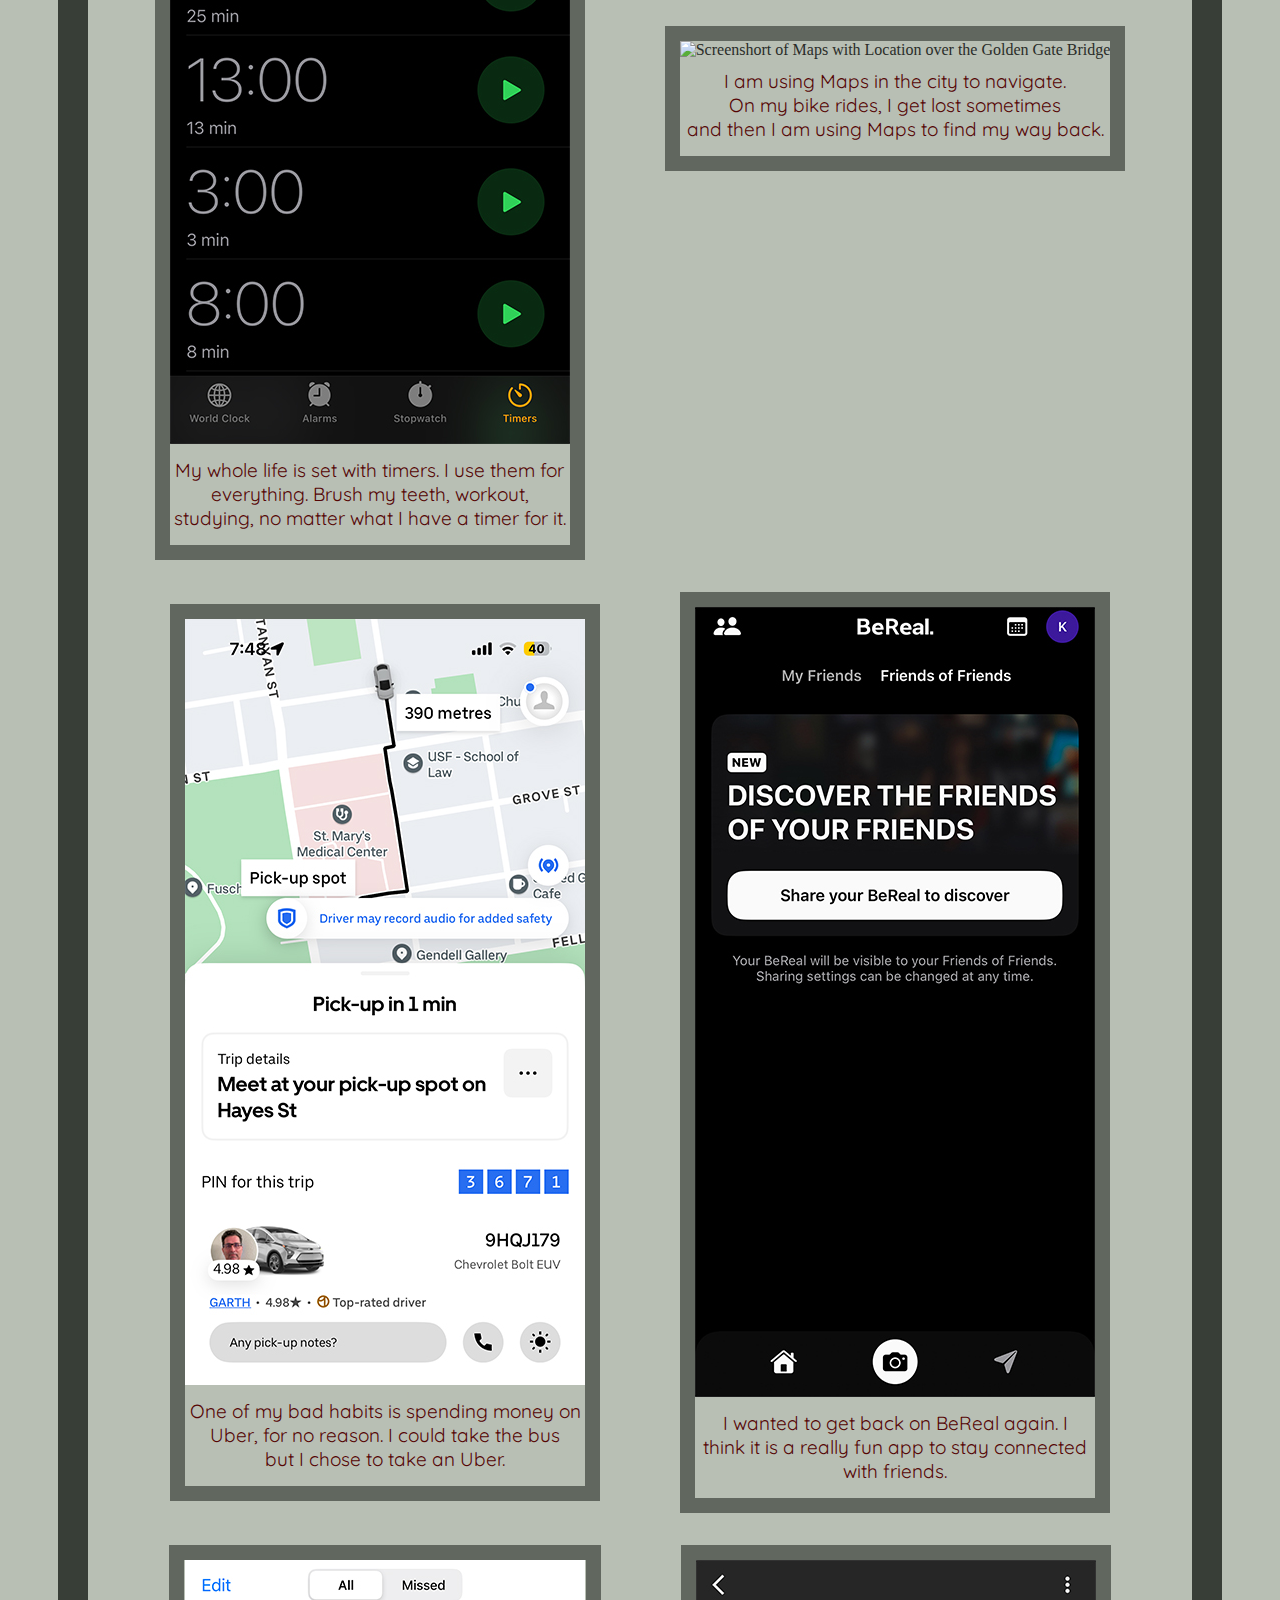
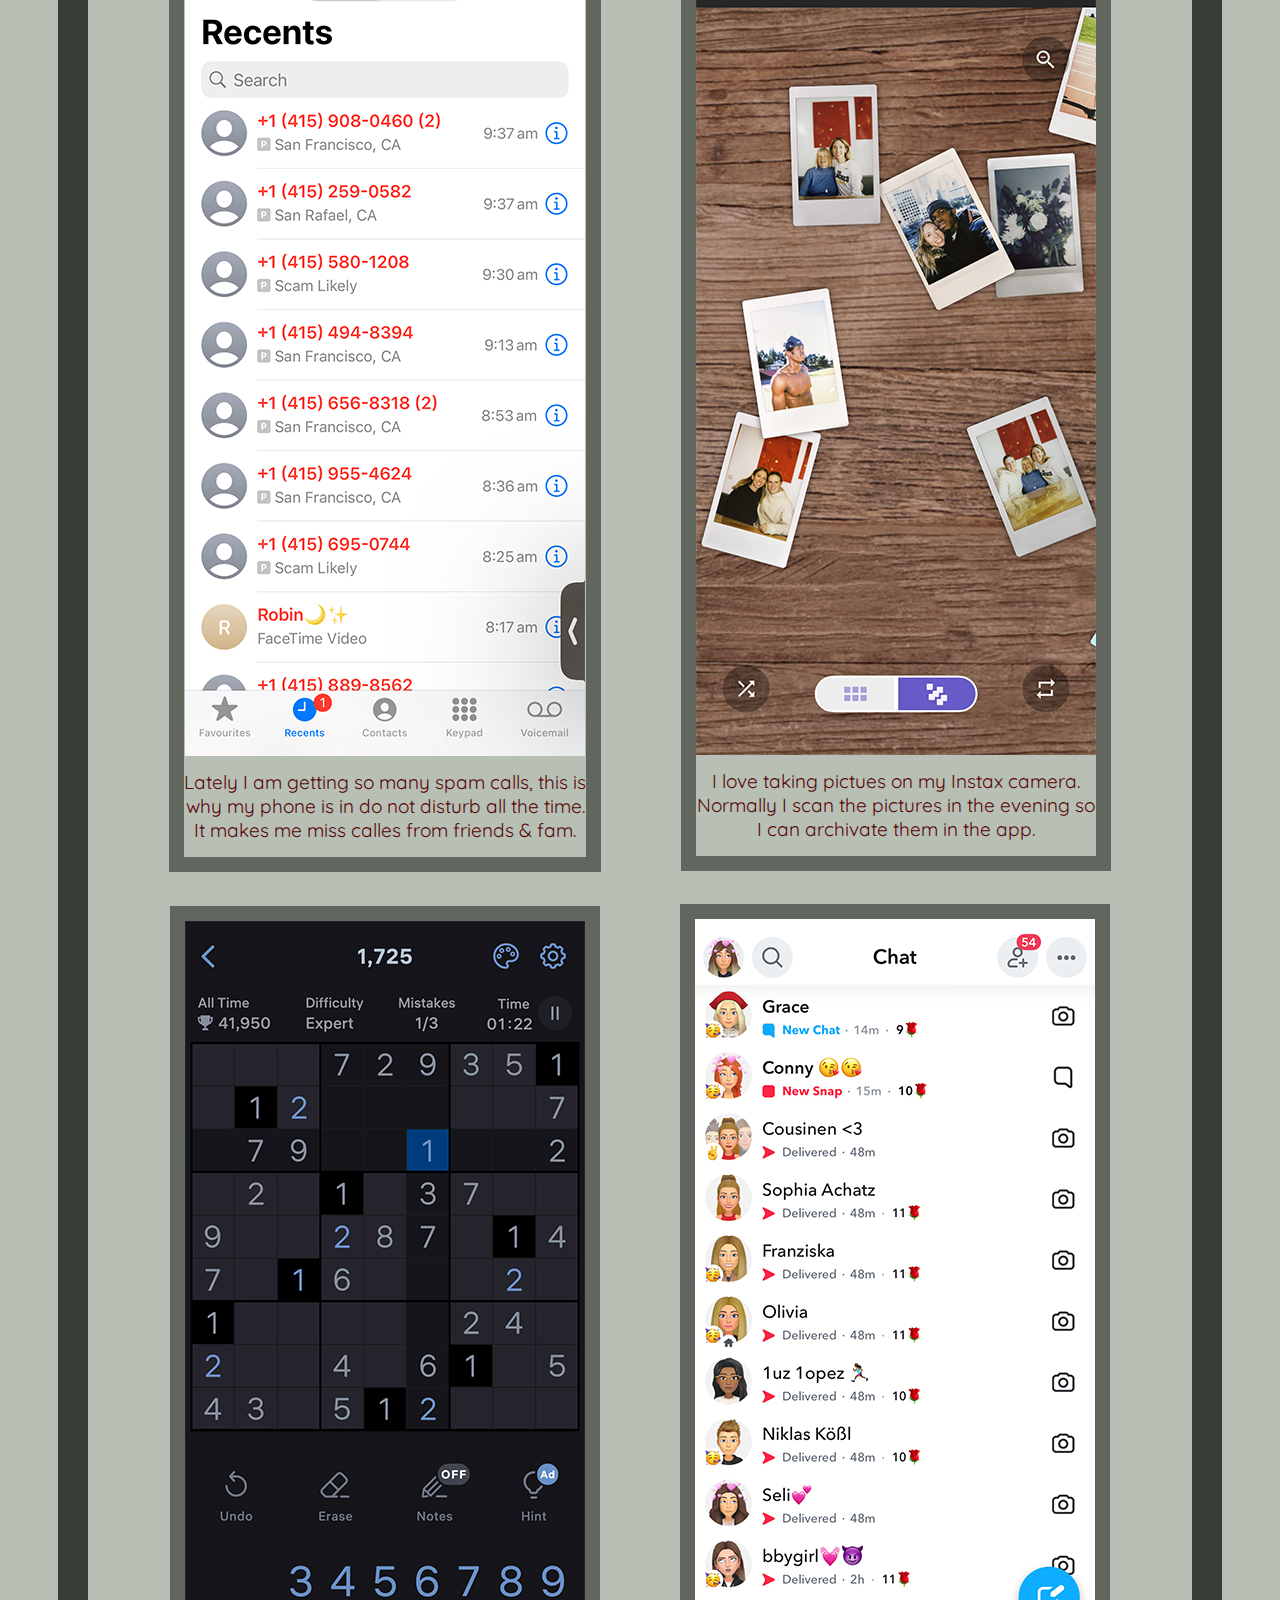
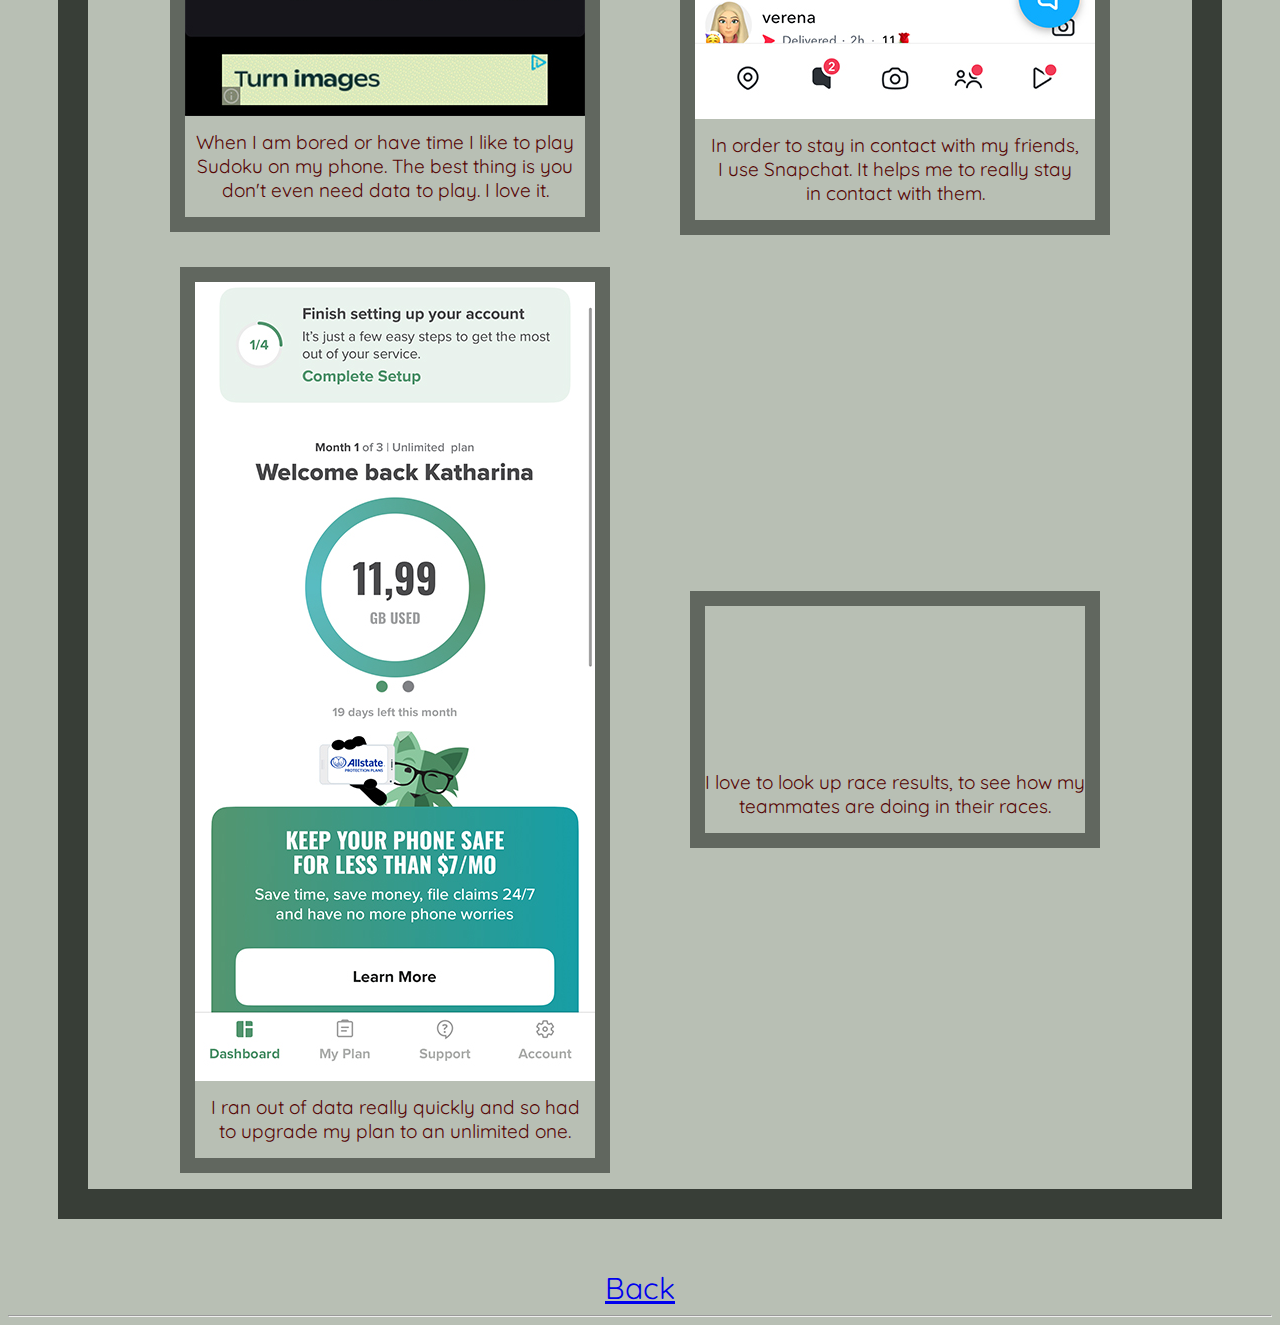
==== commit b247cd19: "add a new font" ====
--- a/feed.html
+++ b/feed.html
@@ -1,6 +1,9 @@
 <!DOCTYPE html>
 <html lang="en">
 <head>
+    <link rel="preconnect" href="https://fonts.googleapis.com">
+    <link rel="preconnect" href="https://fonts.gstatic.com" crossorigin>
+    <link href="https://fonts.googleapis.com/css2?family=Quicksand:wght@300..700&display=swap" rel="stylesheet">
     <meta charset="UTF-8">
     <meta name="viewport" content="width=device-width, initial-scale=1.0">
     <title>Feed</title>
--- a/style.css
+++ b/style.css
@@ -15,14 +15,12 @@
 
 p{
     text-align: center;
-    font-family: Arial, Helvetica, sans-serif;
-    font-size: 20px;
+    font-size: 25px;
     margin-top: auto;
 }
 
 figcaption{
-    font-family: Arial, Helvetica, sans-serif;
-    font-size: 18px;
+    font-size: 19px;
     color: rgb(85, 5, 5);
     font-weight: bold;
     margin-top: 10px;
@@ -42,4 +40,11 @@
 
 figure{
     border: 15px solid rgba(56, 62, 55, 0.677);
+}
+
+h1, a, figcaption, p{
+  font-family: "Quicksand", serif;
+  font-optical-sizing: auto;
+  font-weight: 400;
+  font-style: normal;
 }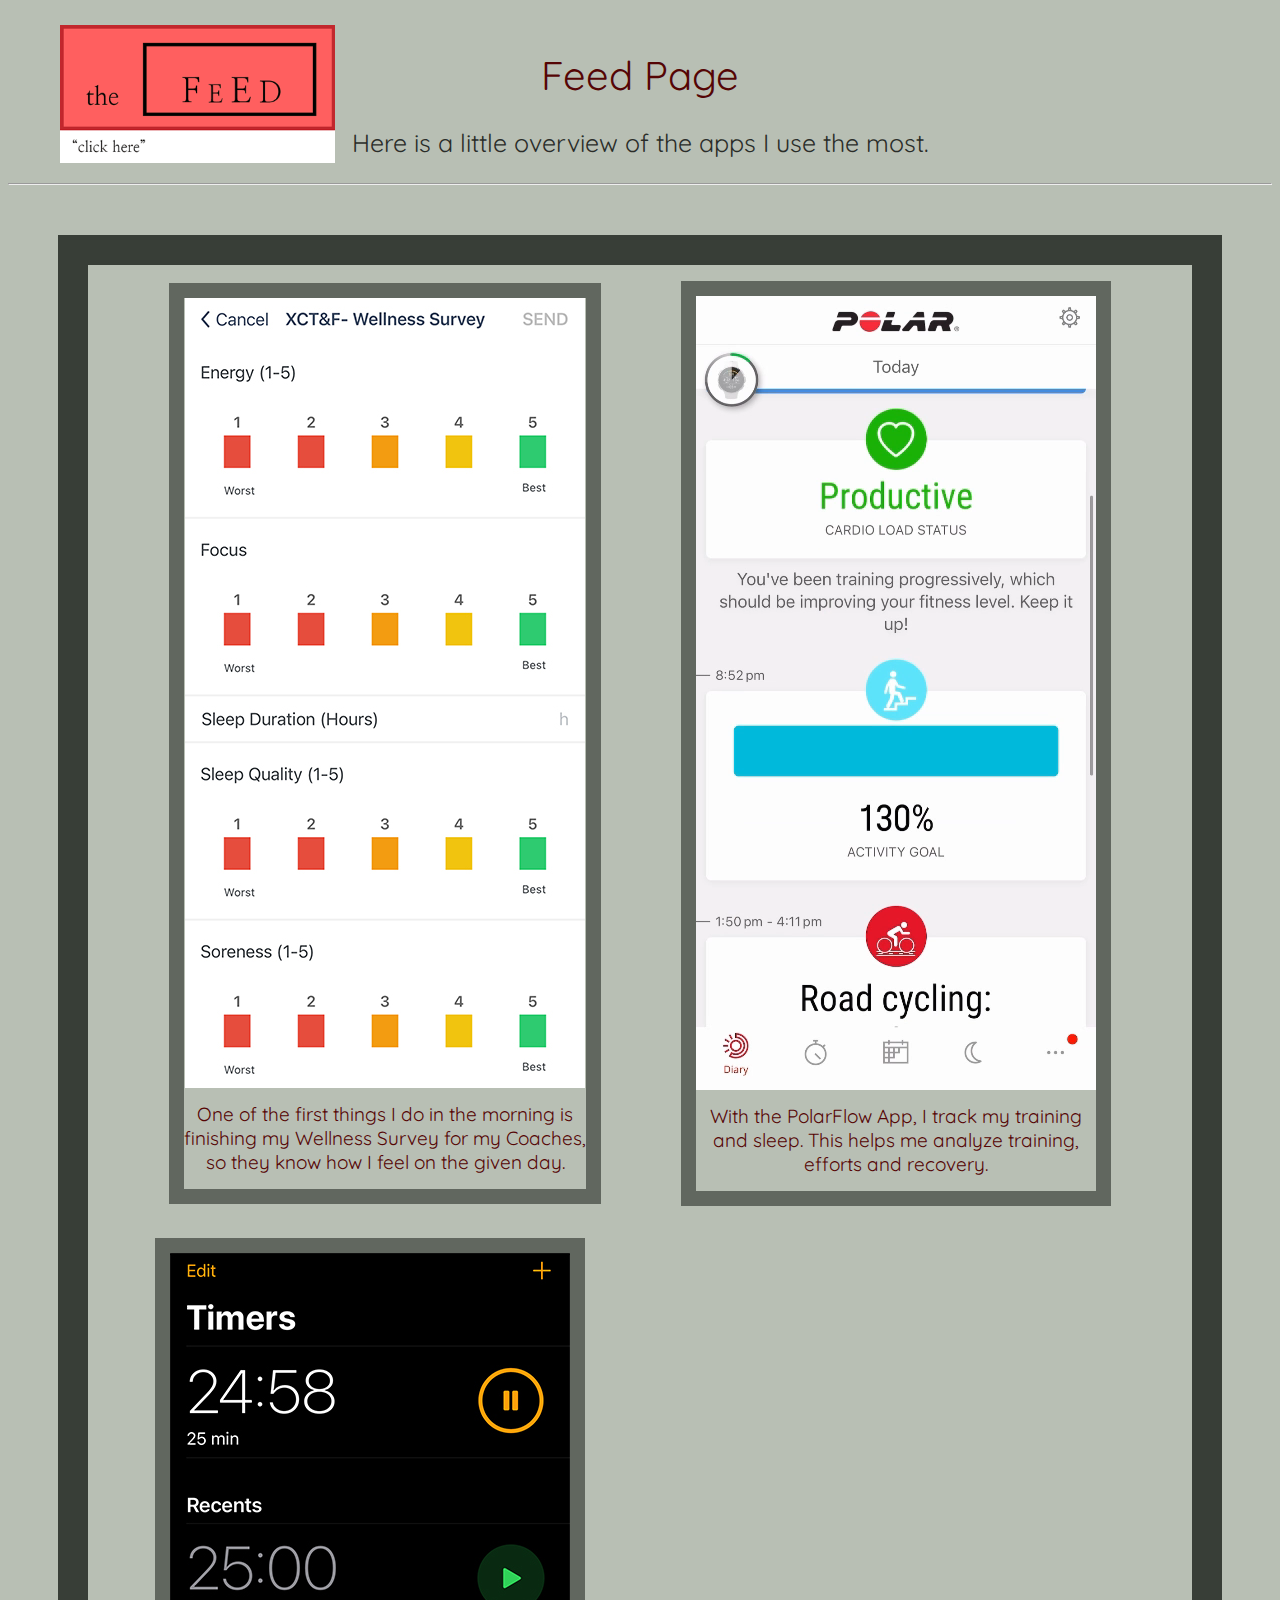
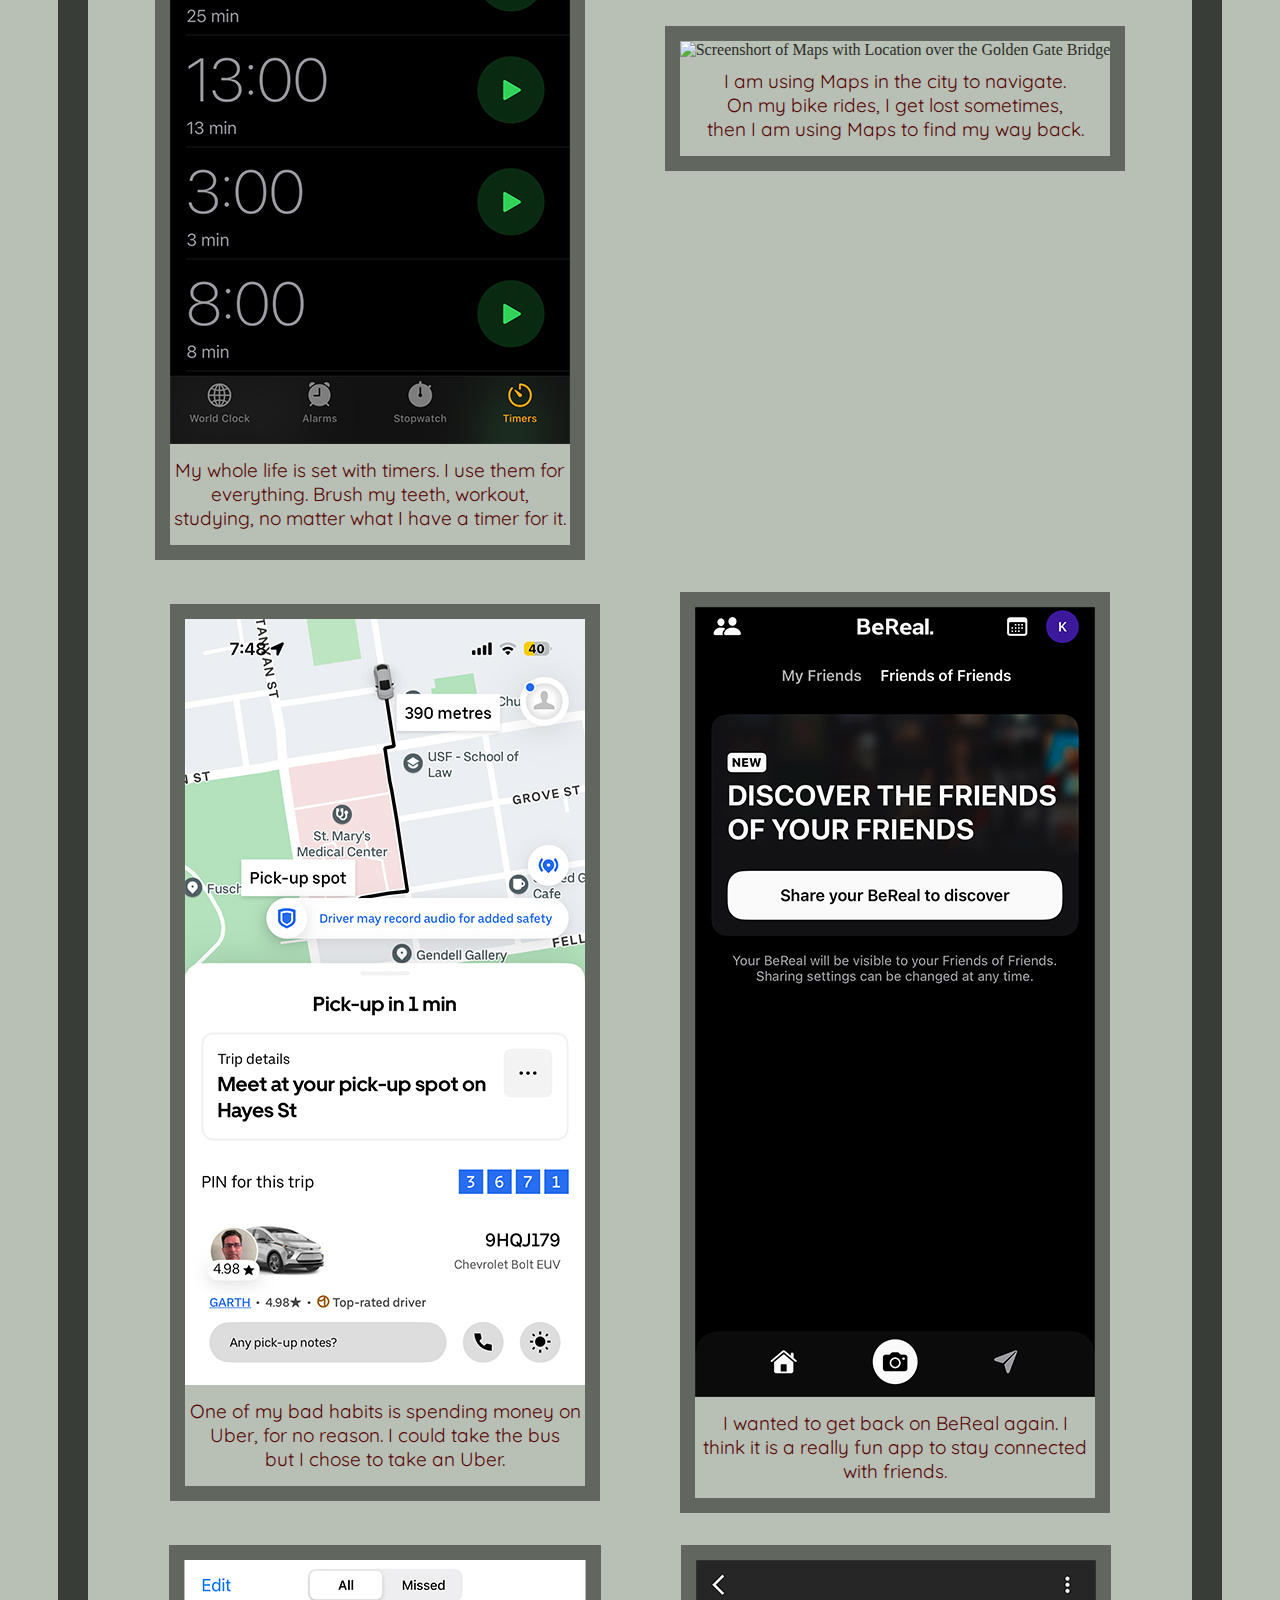
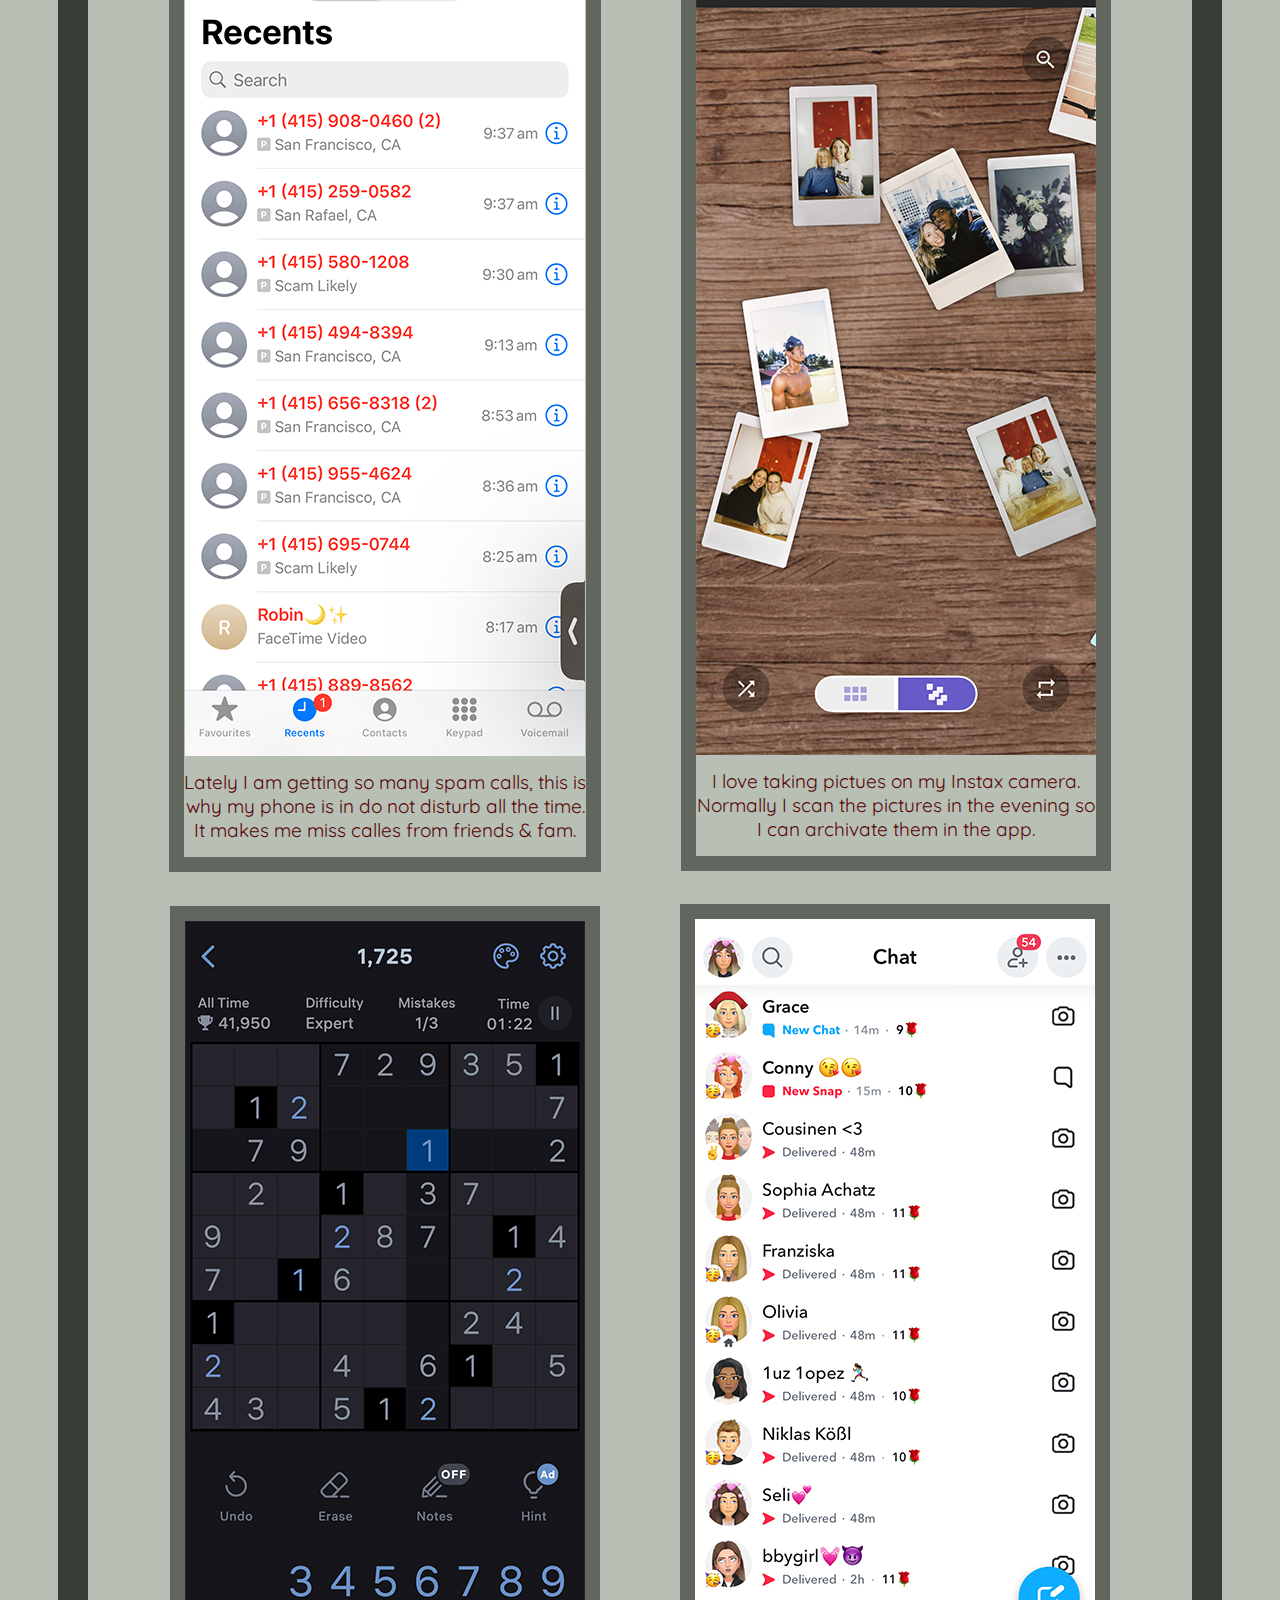
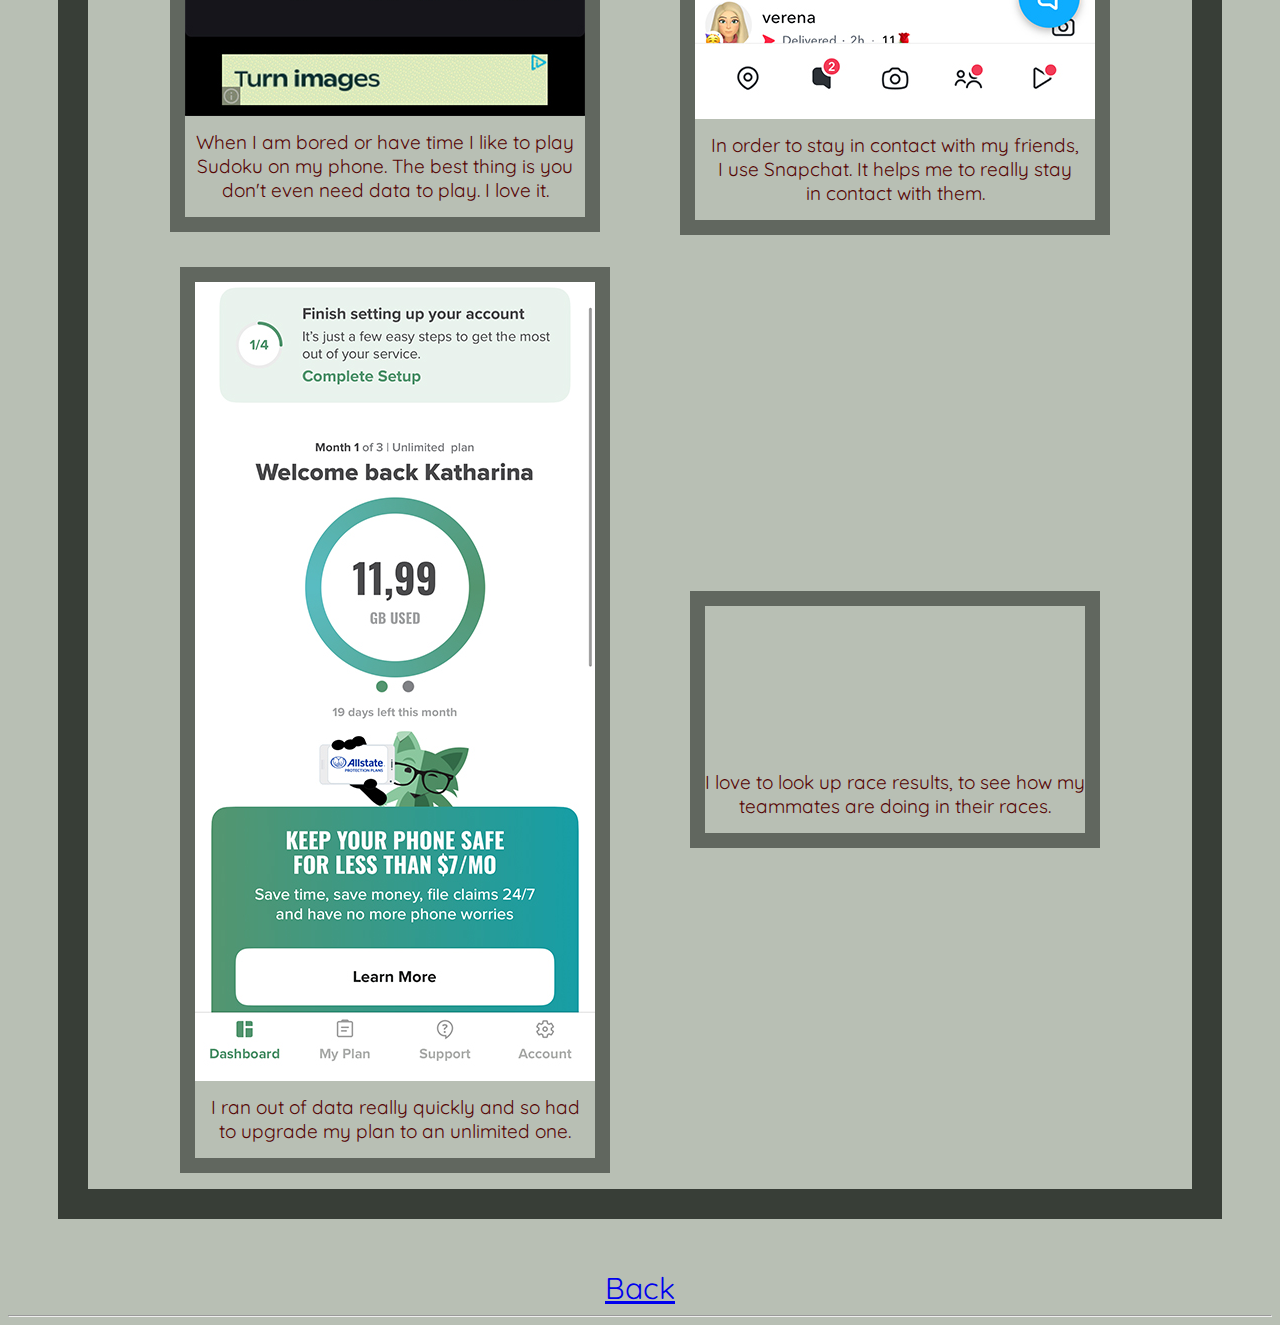
==== commit 653aeb3e: "design changes" ====
--- a/feed.html
+++ b/feed.html
@@ -15,6 +15,8 @@
         background-color: rgb(184, 191, 180);
         }
     </style>
+
+    <img src="img/theFeedsmall.gif" alt="Animated GIF" class="corner-gif">
 
     <h1>Feed Page</h1>
     <p> Here is a little overview of the apps I use the most.</p>
@@ -37,7 +39,7 @@
 
             <figure>
                 <img src="img/Maps.jpg" alt="Screenshort of Maps with Location over the Golden Gate Bridge">
-                <figcaption>I am using Maps in the city to navigate. <br> On my bike rides, I get lost sometimes<br> and then I am using Maps to find my way back.</figcaption>
+                <figcaption>I am using Maps in the city to navigate. <br> On my bike rides, I get lost sometimes,<br> then I am using Maps to find my way back.</figcaption>
             </figure>
 
             <figure>
--- a/style.css
+++ b/style.css
@@ -47,4 +47,12 @@
   font-optical-sizing: auto;
   font-weight: 400;
   font-style: normal;
-}+}
+
+.corner-gif {
+    position: absolute;
+    top: 25px;
+    left: 60px; 
+    width: 275px;
+    height: auto;
+}
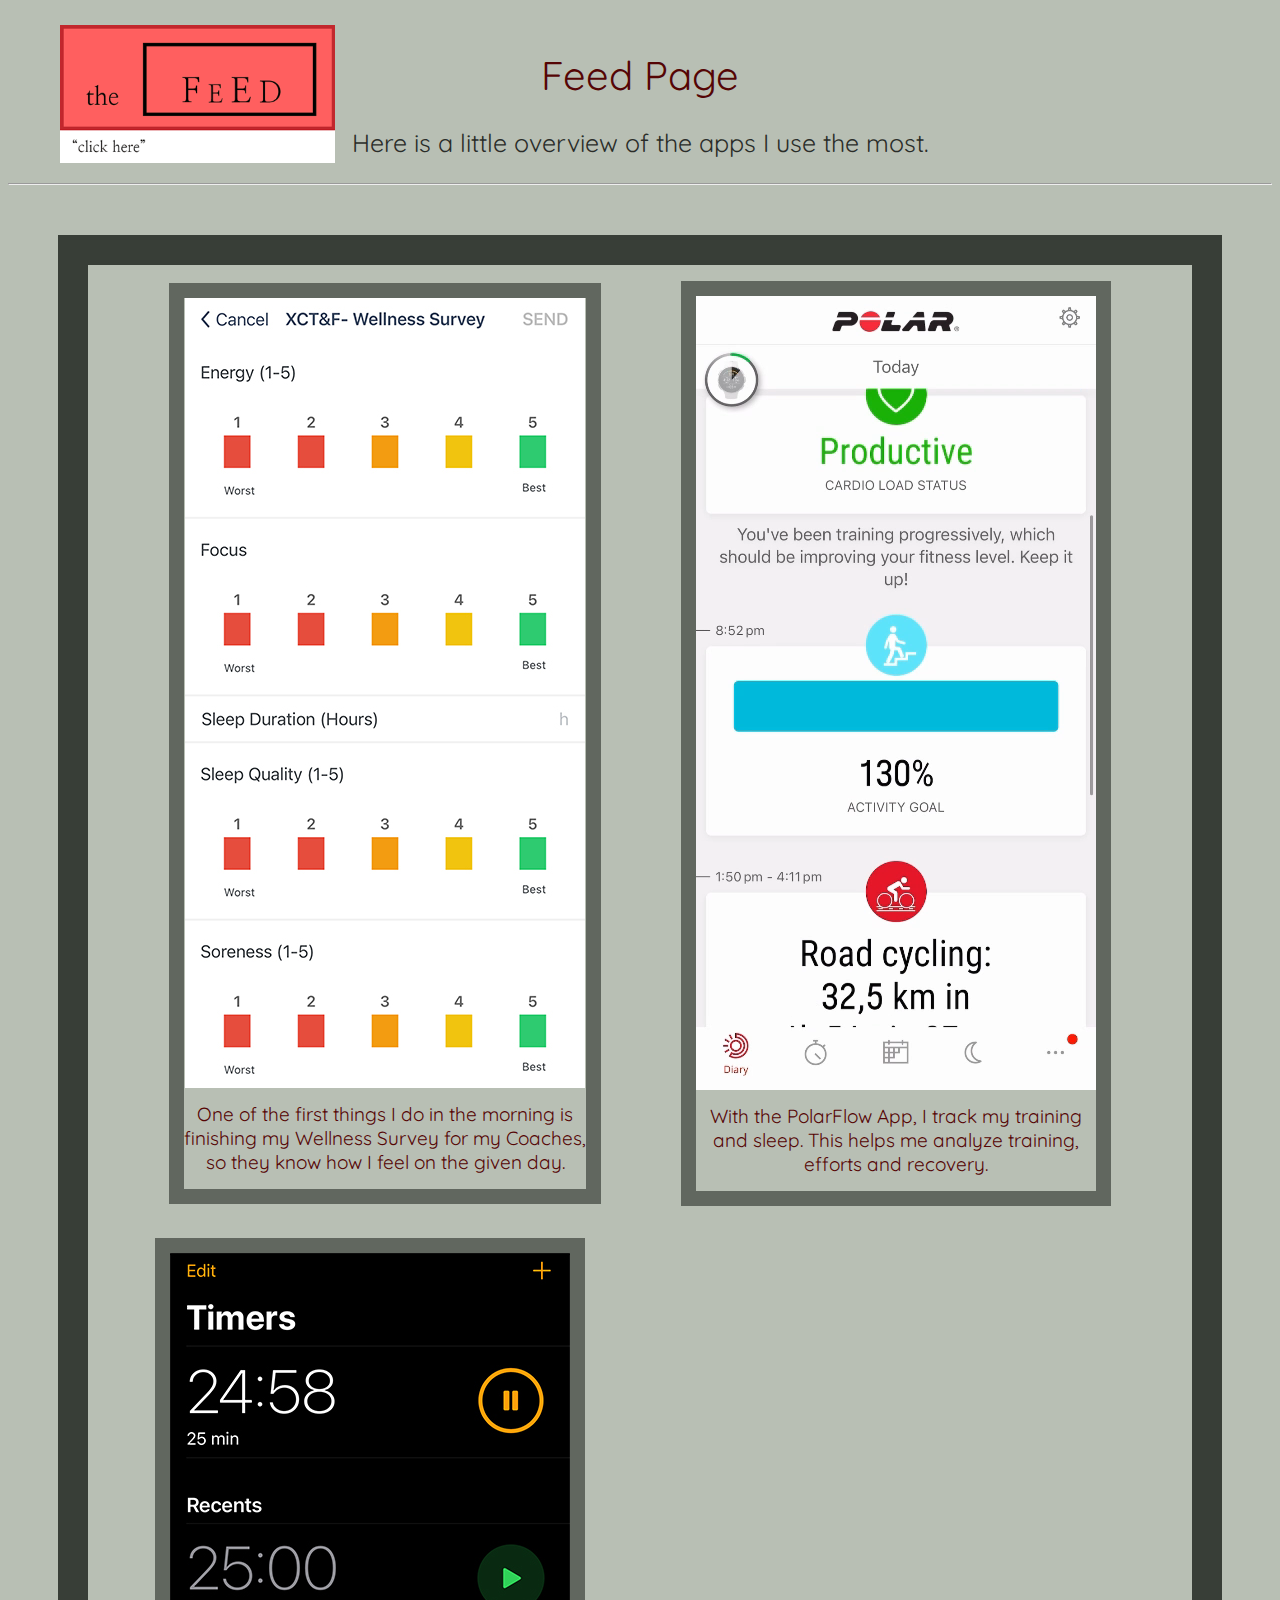
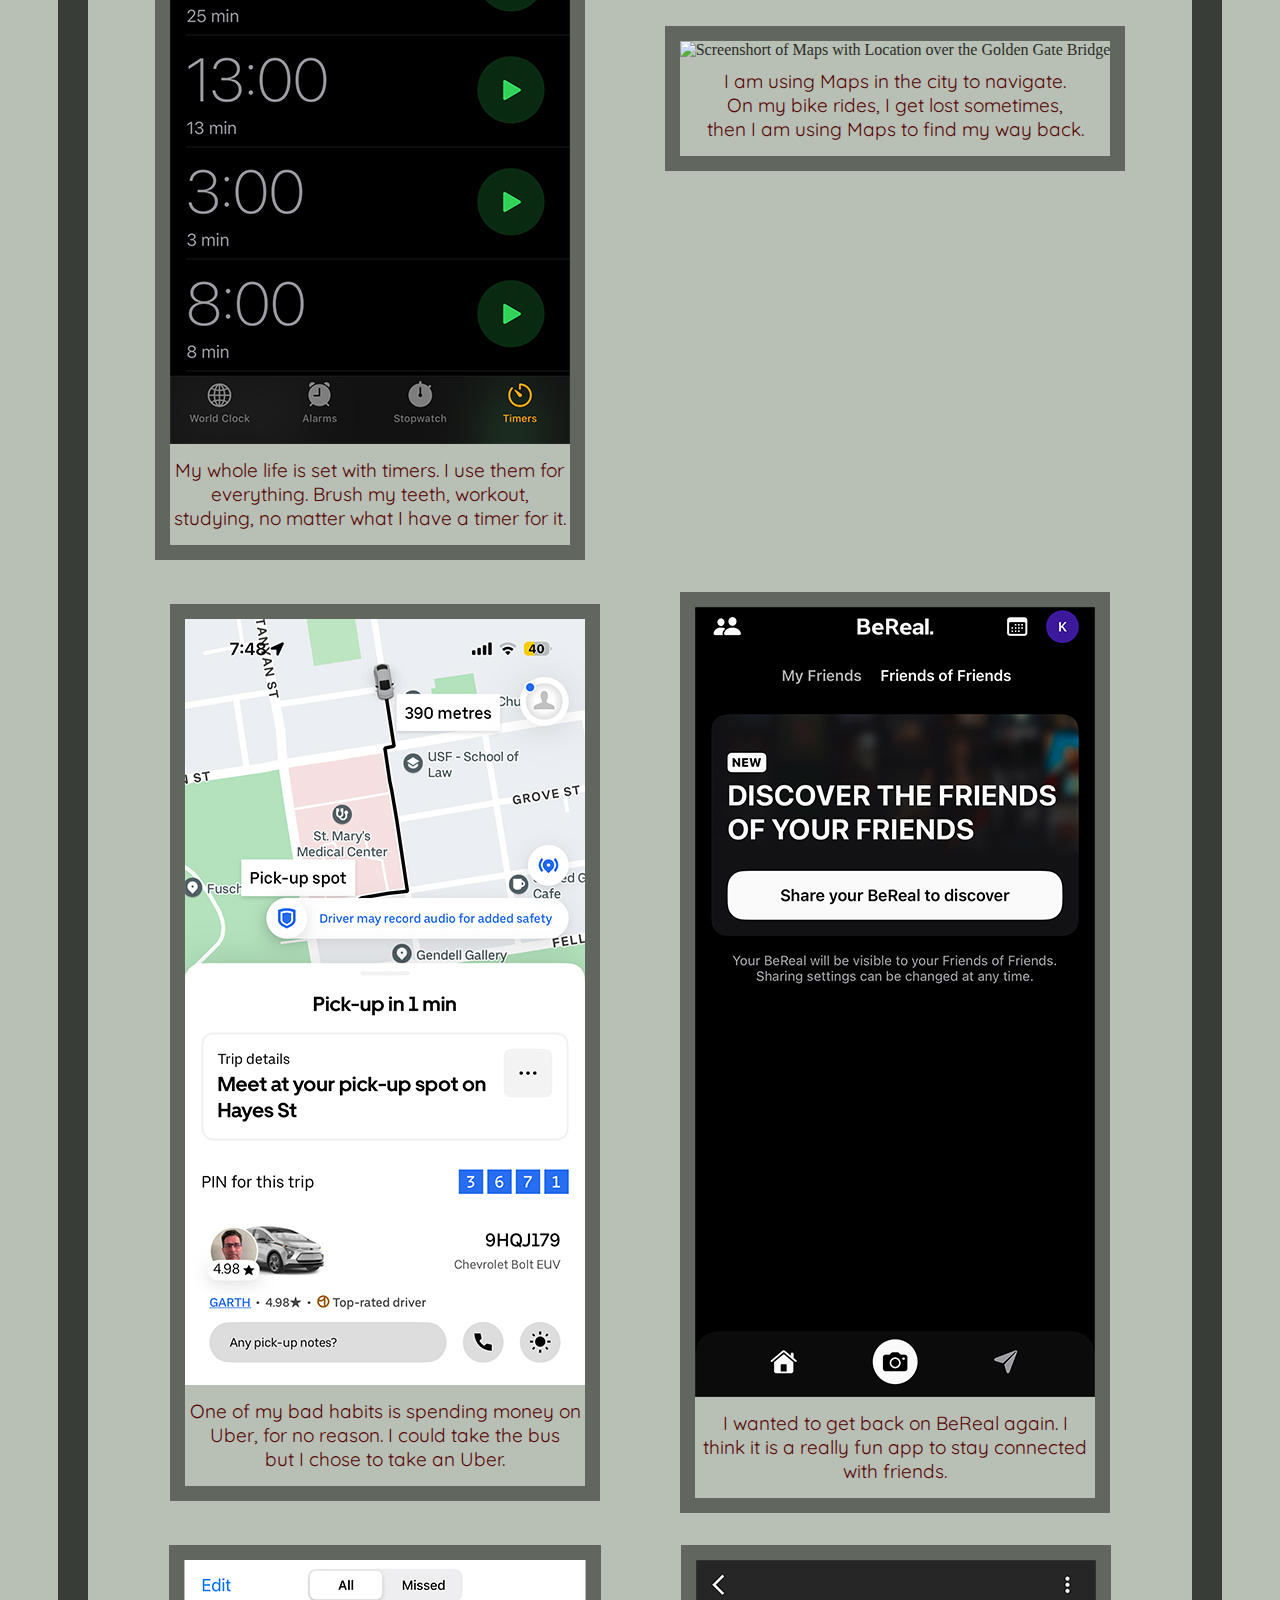
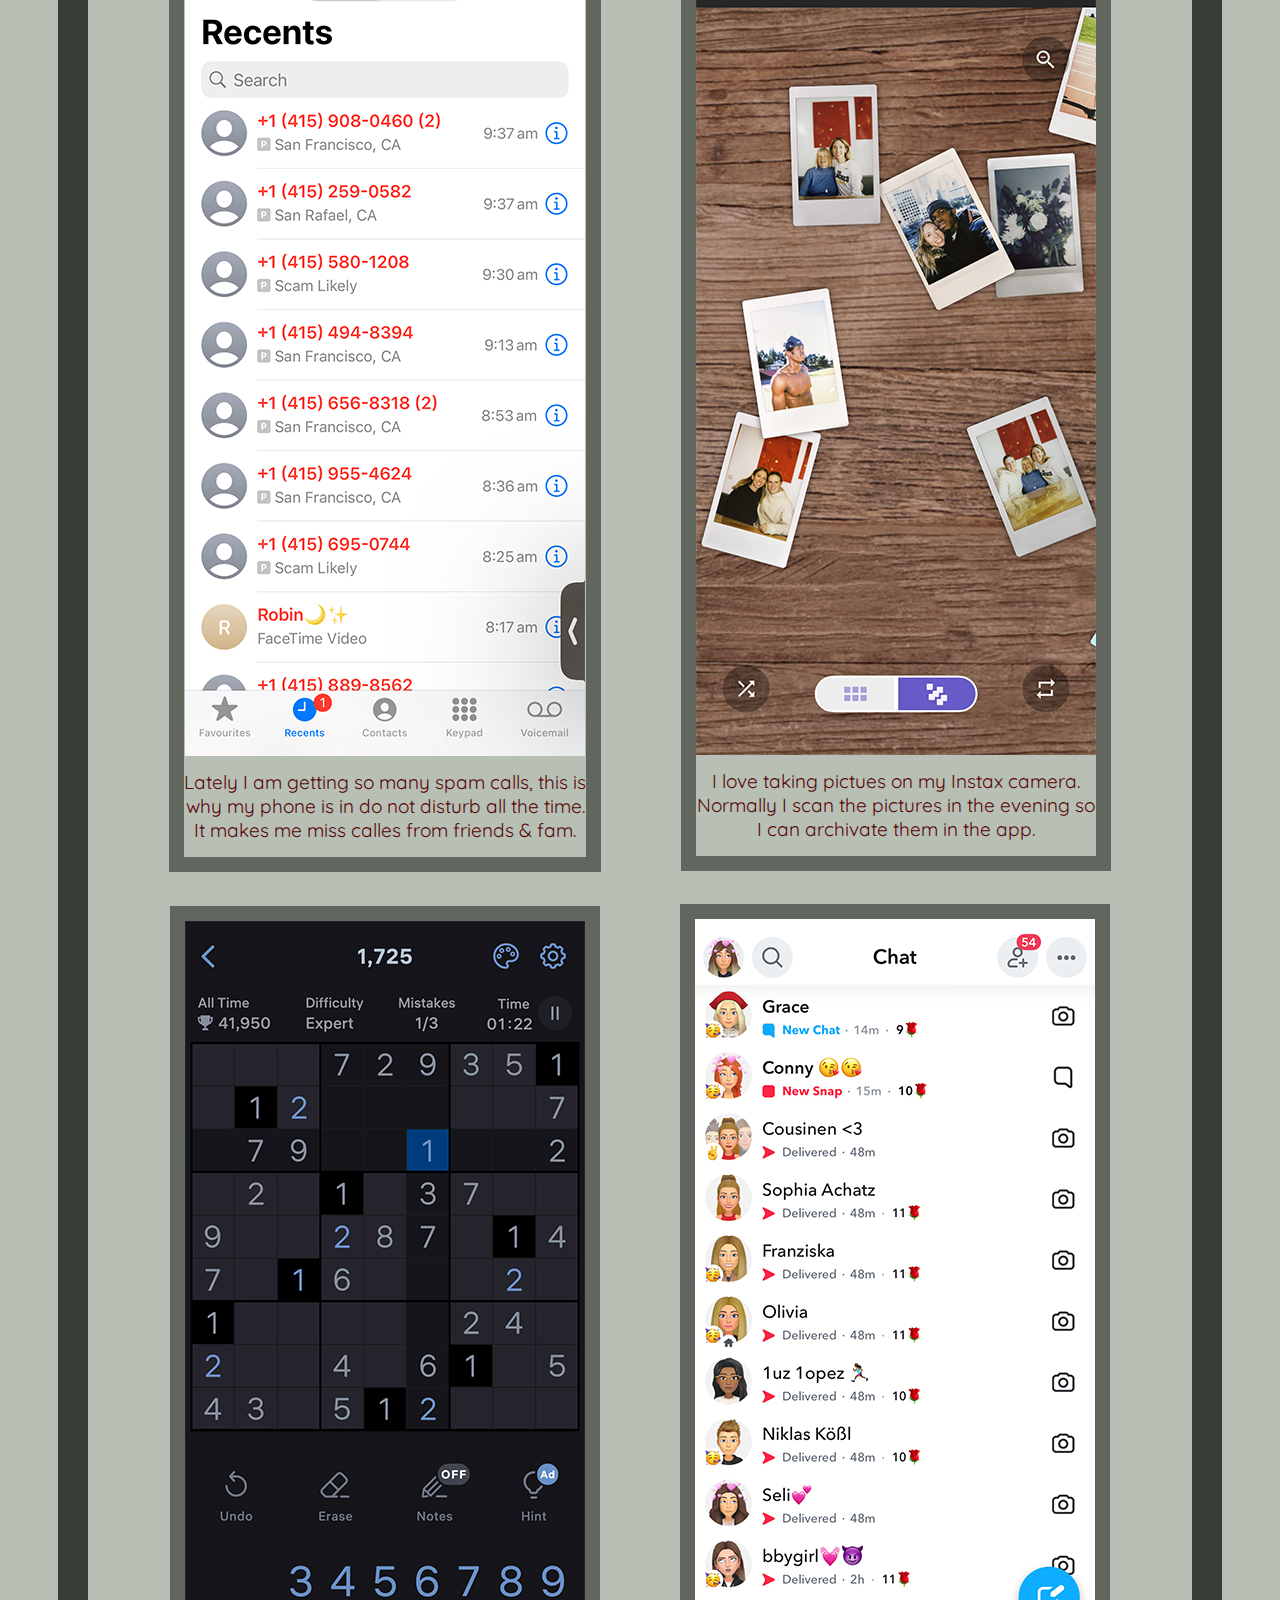
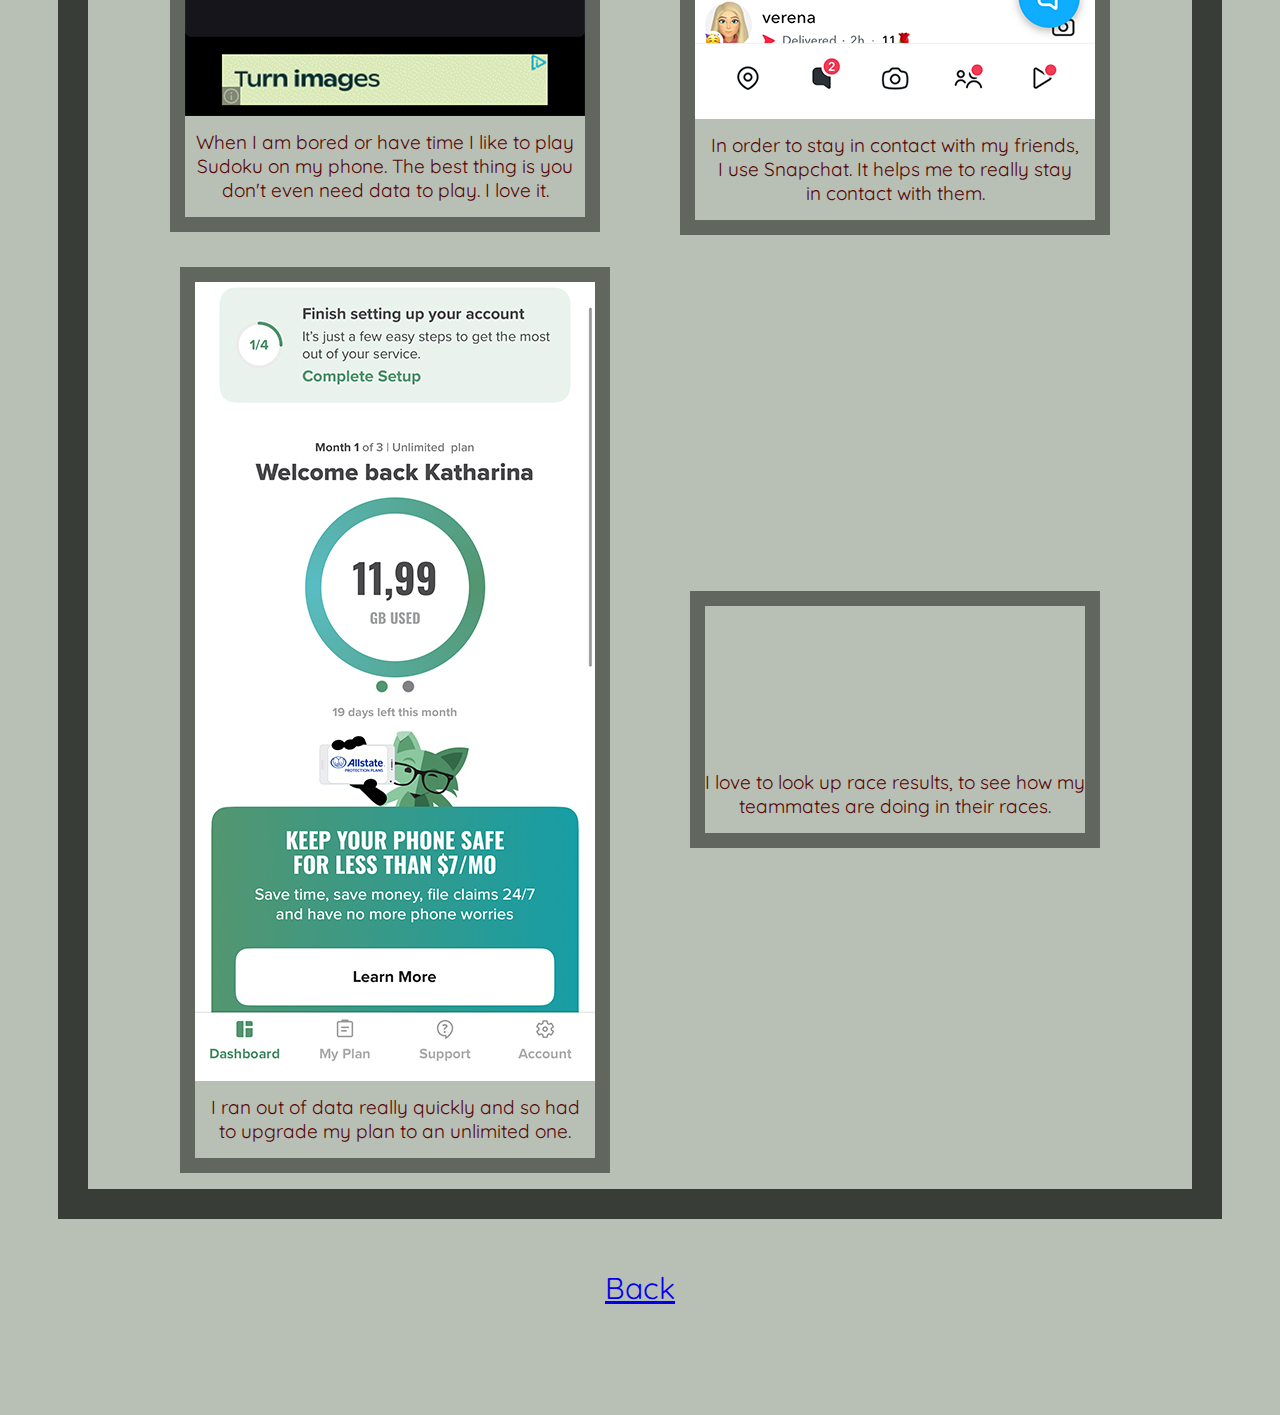
==== commit 5d89740a: "add gif at the bottom" ====
--- a/feed.html
+++ b/feed.html
@@ -8,6 +8,22 @@
     <meta name="viewport" content="width=device-width, initial-scale=1.0">
     <title>Feed</title>
     <link rel="stylesheet" href="style.css">
+    <script>
+        window.addEventListener("scroll", function () {
+            let gif = document.querySelector(".corner-gif2");
+            let scrollPosition = window.innerHeight + window.scrollY;
+            let documentHeight = document.documentElement.scrollHeight;
+    
+            if (scrollPosition >= documentHeight - 10) {  
+                gif.style.display = "block"; // Instantly shows the GIF
+                gif.style.opacity = "1";
+            } else {
+                gif.style.display = "none"; // Instantly hides the GIF
+                gif.style.opacity = "0";
+            }
+        });
+    </script>
+    
 </head>
 <body>
     <style>
@@ -85,6 +101,8 @@
 
         </div>
     <a href="index.html">Back</a>
-<hr>
+
+    <img src="img/theFeedsmall.gif" alt="Animated GIF" class="corner-gif2">
 </body>
+
 </html>--- a/style.css
+++ b/style.css
@@ -56,3 +56,17 @@
     width: 275px;
     height: auto;
 }
+
+.corner-gif2{
+    position: fixed;
+    bottom: 25px;
+    right: 60px; 
+    width: 275px;
+    height: auto;
+    opacity: 0; /* Initially hidden */
+    display: none; /* Hides it completely */
+}
+
+body {
+    padding-bottom: 100px; 
+}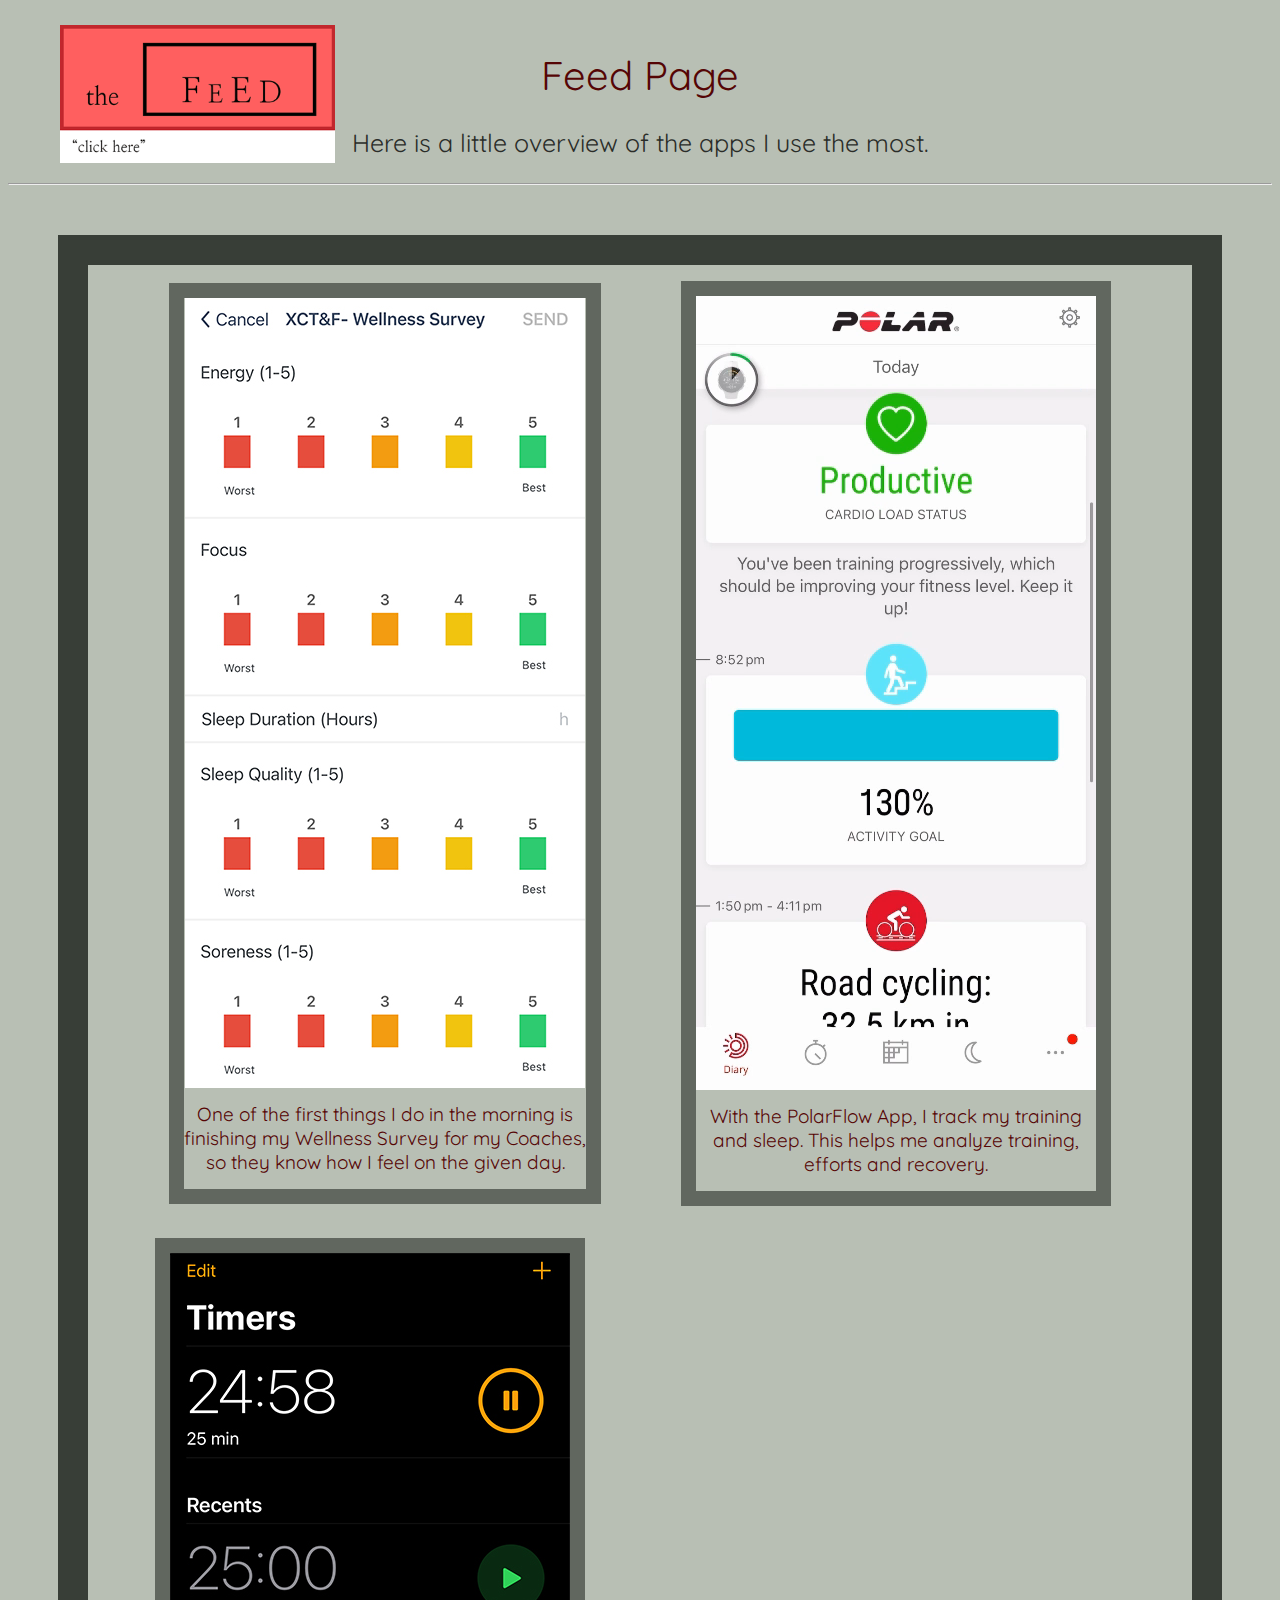
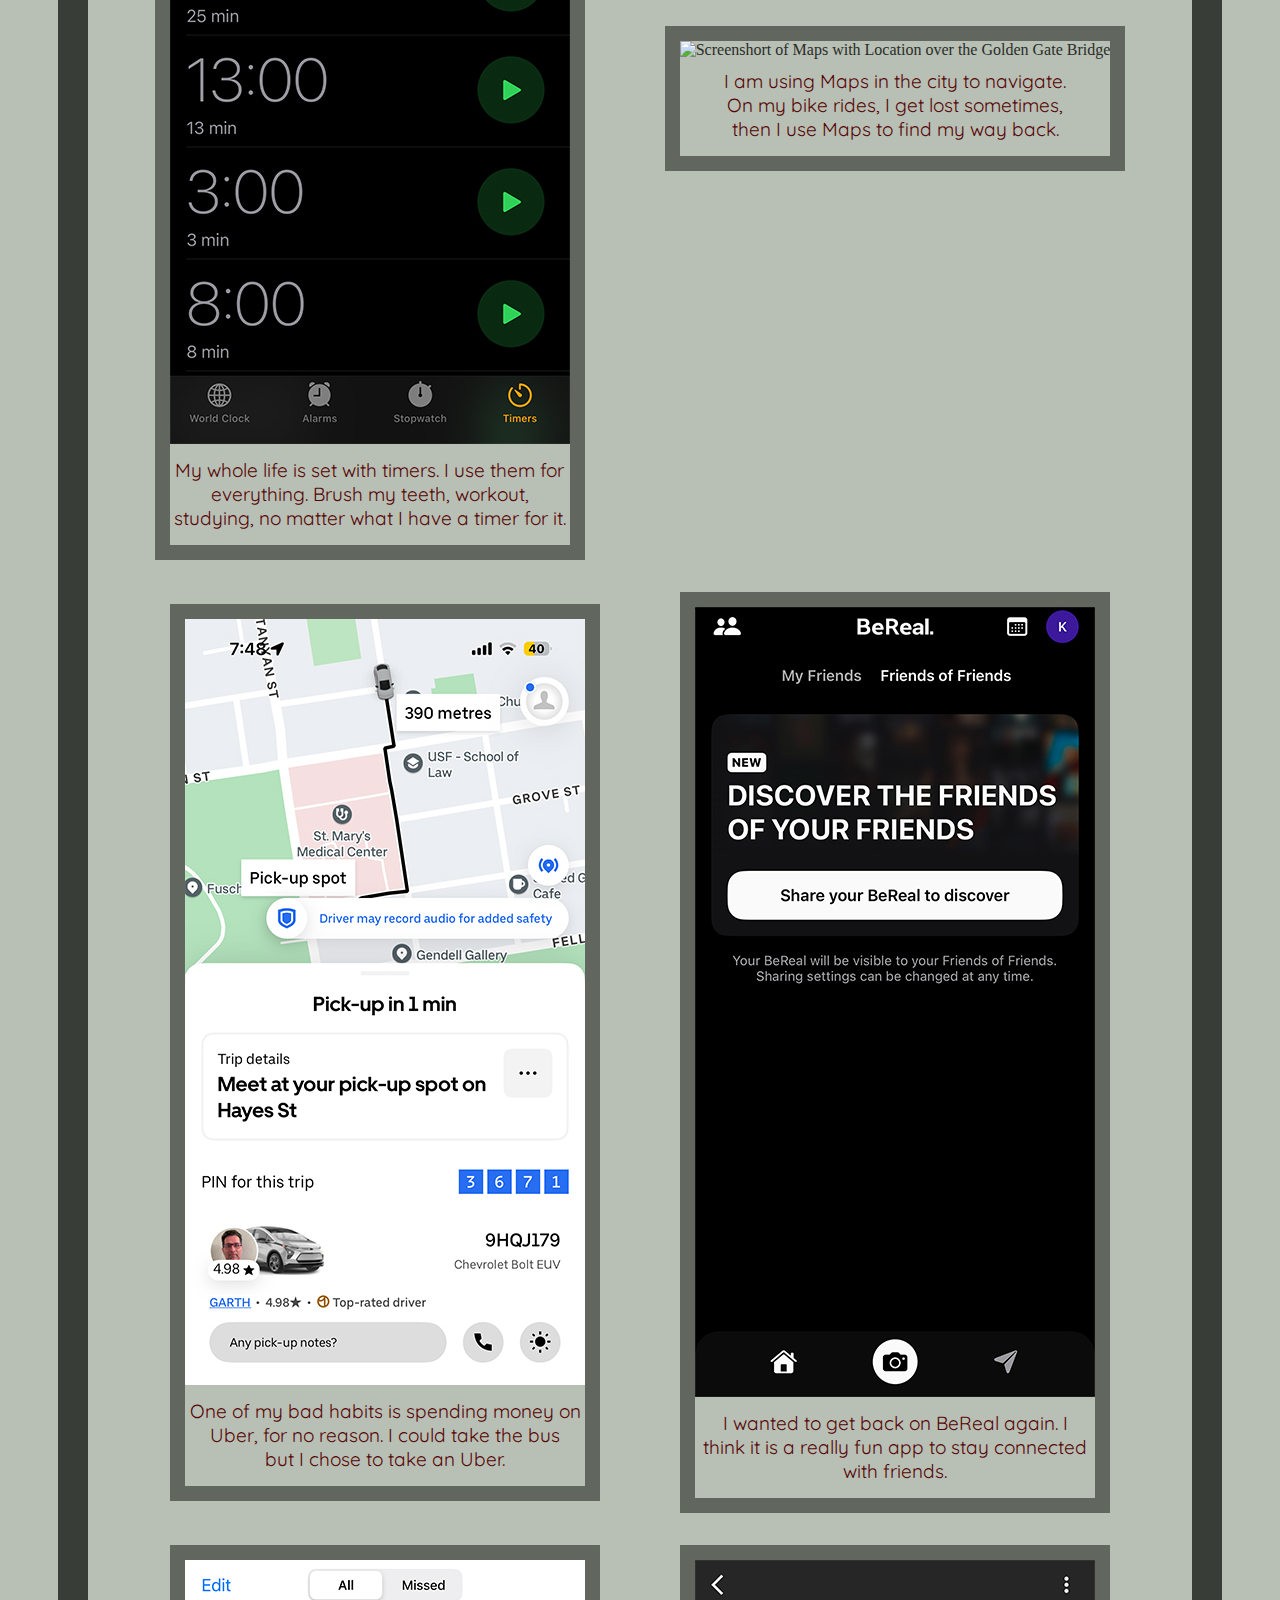
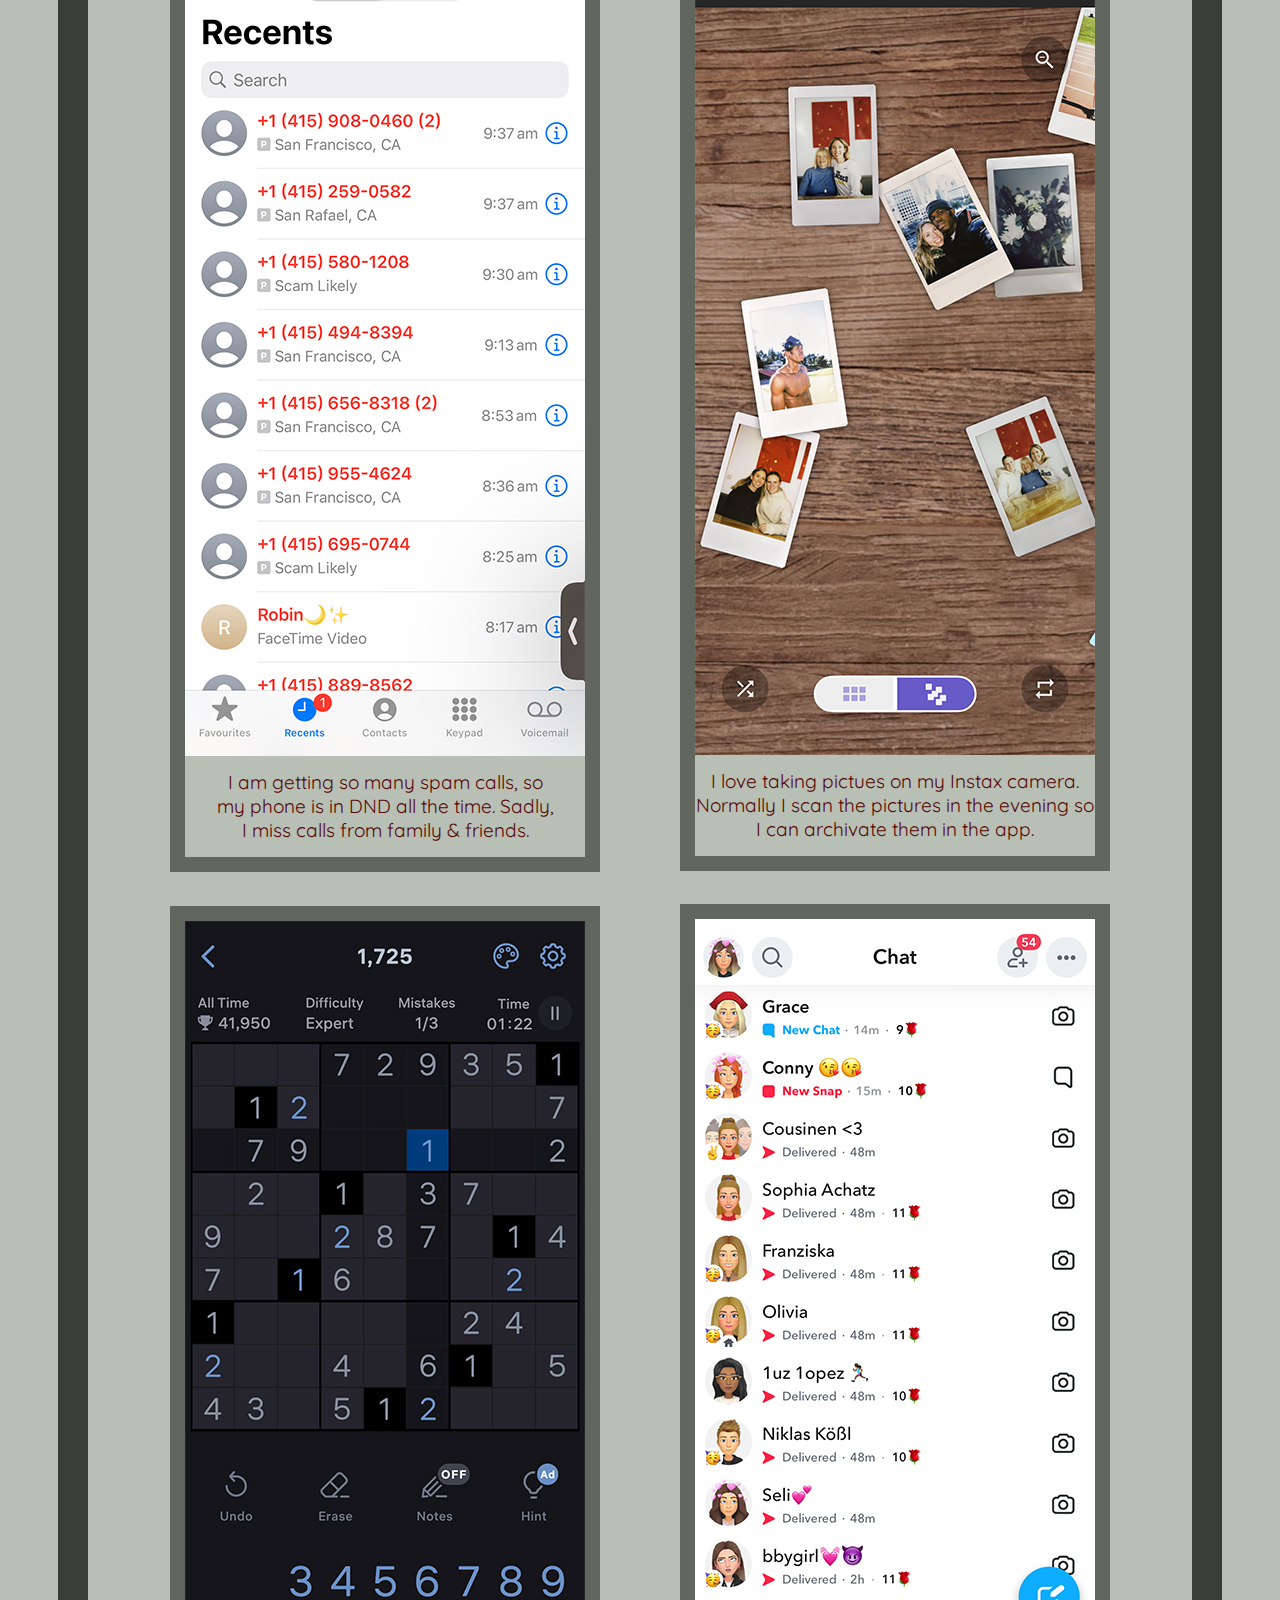
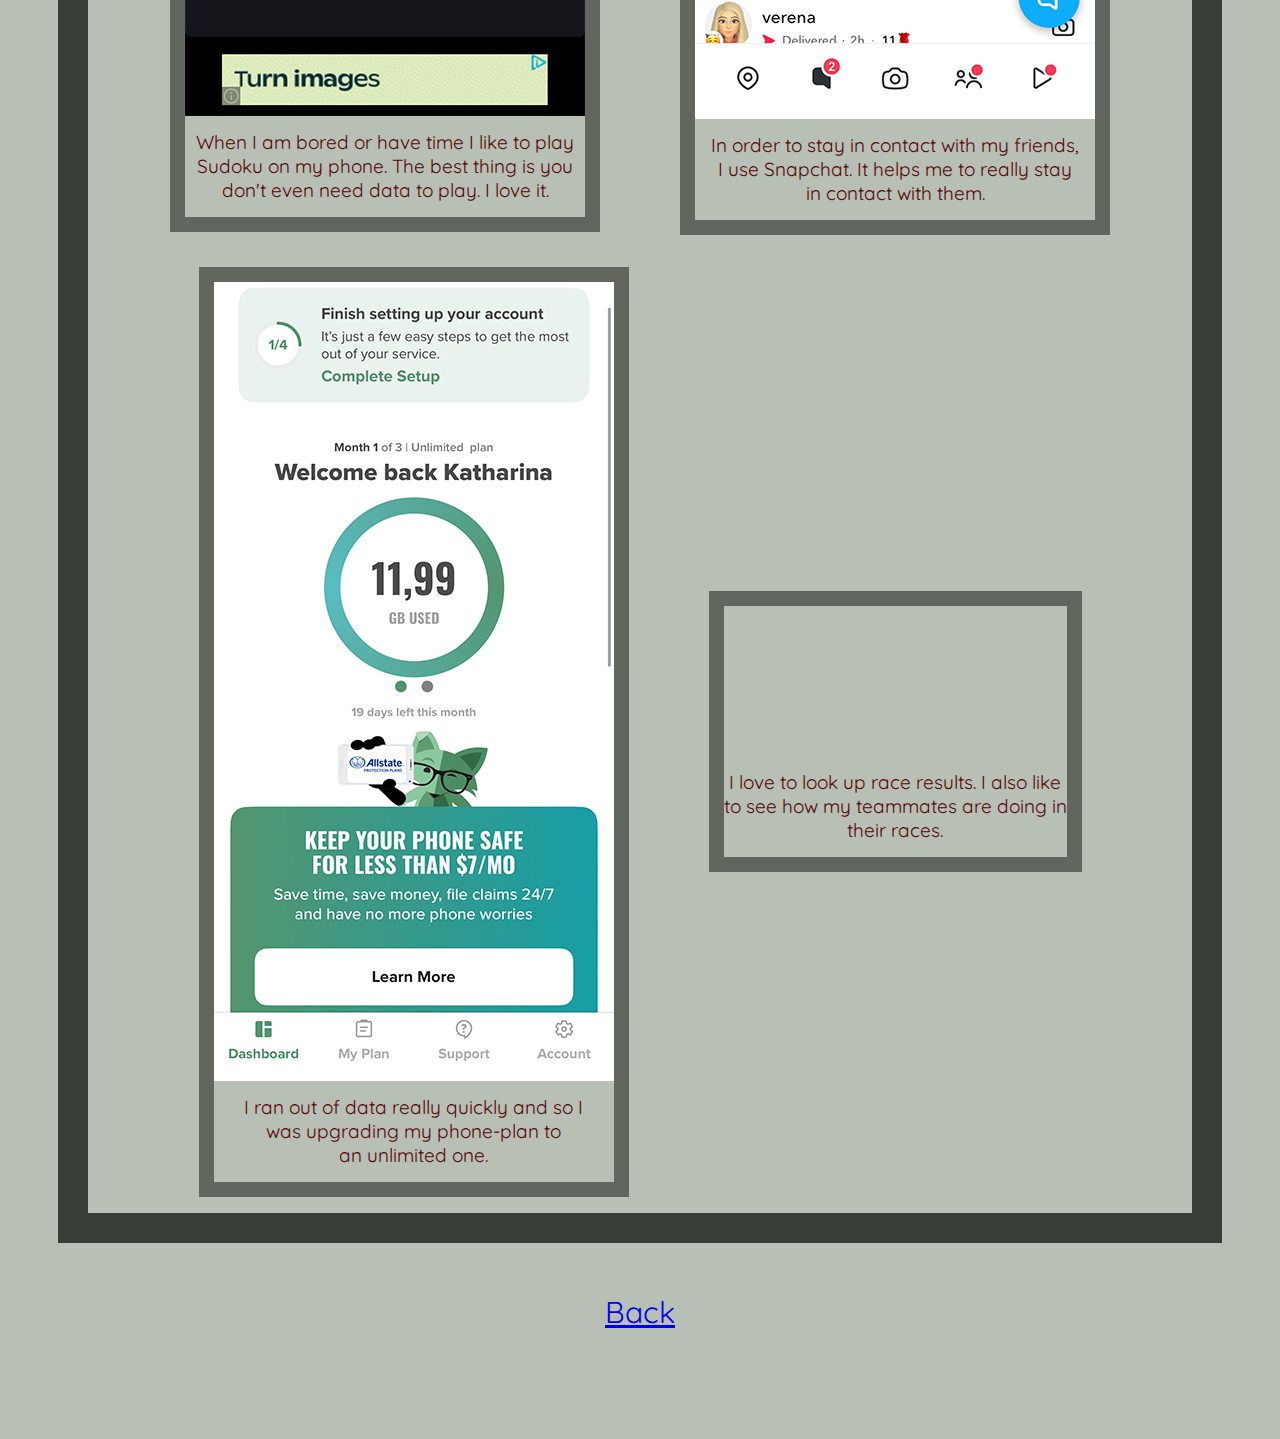
==== commit b975bdae: "Update feed.html" ====
--- a/feed.html
+++ b/feed.html
@@ -13,7 +13,6 @@
             let gif = document.querySelector(".corner-gif2");
             let scrollPosition = window.innerHeight + window.scrollY;
             let documentHeight = document.documentElement.scrollHeight;
-    
             if (scrollPosition >= documentHeight - 10) {  
                 gif.style.display = "block"; // Instantly shows the GIF
                 gif.style.opacity = "1";
@@ -55,7 +54,7 @@
 
             <figure>
                 <img src="img/Maps.jpg" alt="Screenshort of Maps with Location over the Golden Gate Bridge">
-                <figcaption>I am using Maps in the city to navigate. <br> On my bike rides, I get lost sometimes,<br> then I am using Maps to find my way back.</figcaption>
+                <figcaption>I am using Maps in the city to navigate. <br> On my bike rides, I get lost sometimes,<br> then I use Maps to find my way back.</figcaption>
             </figure>
 
             <figure>
@@ -65,12 +64,12 @@
             
             <figure>
                 <img src="img/Bereal.jpg" alt="BeReal Screenshort">
-                <figcaption> I wanted to get back on BeReal again. I <br> think  it is a really fun app to stay connected <br> with friends.</figcaption>
+                <figcaption> I wanted to get back on BeReal again. I <br> think it is a really fun app to stay connected <br> with friends.</figcaption>
             </figure>
 
             <figure>
                 <img src="img/call.jpg" alt="Spam Calls">
-                <figcaption>Lately I am getting so many spam calls, this is <br> why my phone is in do not disturb all the time.<br> It makes me miss calles from friends & fam.</figcaption>
+                <figcaption>I am getting so many spam calls, so<br> my phone is in DND all the time. Sadly,<br> I miss calls from family & friends.</figcaption>
             </figure>
 
             <figure>
@@ -90,13 +89,13 @@
 
             <figure>
                 <img src="img/data.jpg" alt="Mint Mobile">
-                <figcaption>I ran out of data really quickly and so had <br> to upgrade my plan to an unlimited one. </figcaption>
+                <figcaption>I ran out of data really quickly and so I <br> was upgrading my phone-plan to <br> an unlimited one.  </figcaption>
             </figure>
             
             <figure>
                 <video src="img/Times.mp4" autoplay muted loop>Your browser does not support the video tag. </video>
-                <figcaption>I love to look up race results, to see how my <br>
-                teammates are doing in their races.</figcaption>
+                <figcaption>I love to look up race results. I also like <br> to see how my 
+                teammates are doing in <br> their races. </figcaption>
             </figure>
 
         </div>
--- a/style.css
+++ b/style.css
@@ -1,3 +1,17 @@
+h1{
+    text-align: center;
+    color: rgb(85, 5, 5);
+    margin-top: 50px;
+    font-size: 40px;
+}
+
+
+body{
+    text-align: center;
+    color: rgb(42, 45, 41);
+    padding-bottom: 100px; 
+}
+
 .image-container{
     margin: 50px;
     border: 30px solid rgb(56, 62, 55);
@@ -6,11 +20,6 @@
     flex-wrap: wrap;
     justify-content: center;
     align-items: center;
-}
-
-body{
-    text-align: center;
-    color: rgb(42, 45, 41);
 }
 
 p{
@@ -27,19 +36,12 @@
     margin-bottom: 15px;
 }
 
-h1{
-    text-align: center;
-    color: rgb(85, 5, 5);
-    margin-top: 50px;
-    font-size: 40px;
+figure{
+    border: 15px solid rgba(56, 62, 55, 0.677);
 }
 
 a{
     font-size: 30px;
-}
-
-figure{
-    border: 15px solid rgba(56, 62, 55, 0.677);
 }
 
 h1, a, figcaption, p{
@@ -63,10 +65,6 @@
     right: 60px; 
     width: 275px;
     height: auto;
-    opacity: 0; /* Initially hidden */
-    display: none; /* Hides it completely */
-}
-
-body {
-    padding-bottom: 100px; 
+    opacity: 0;
+    display: none; 
 }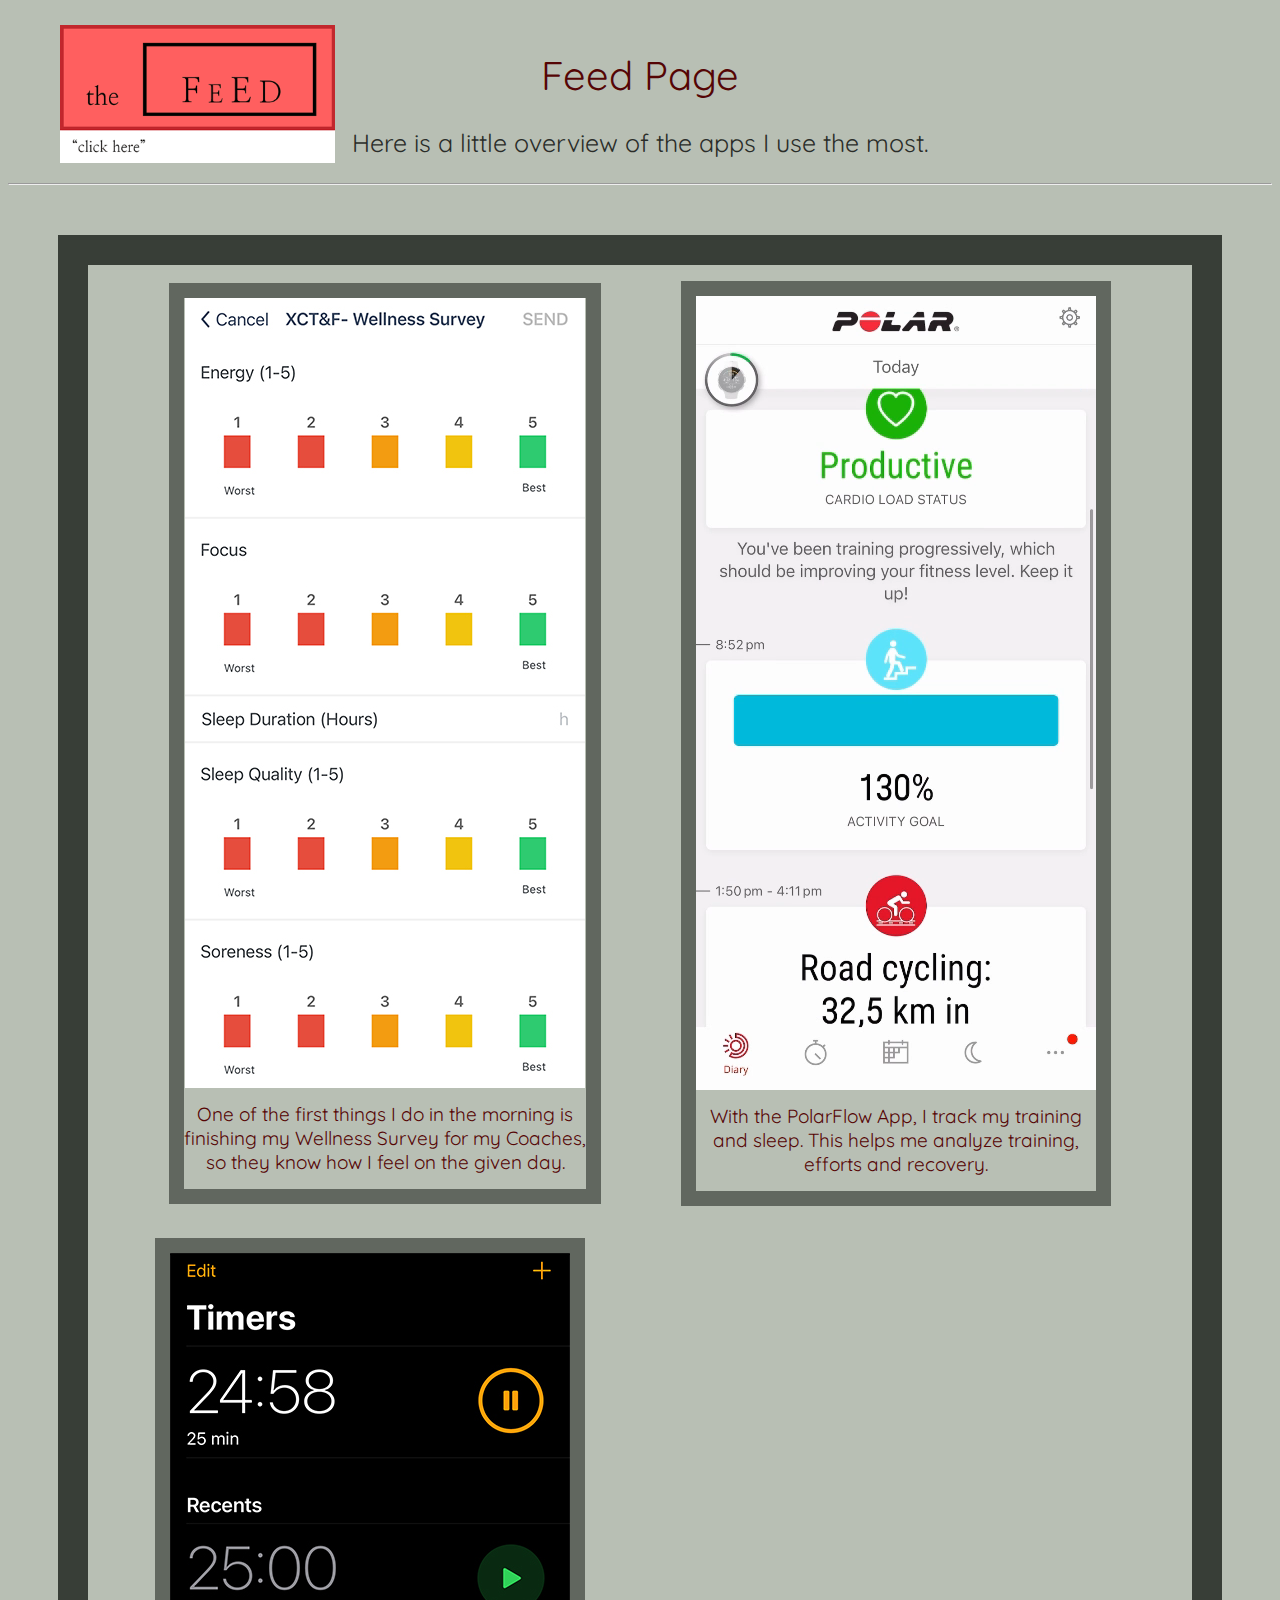
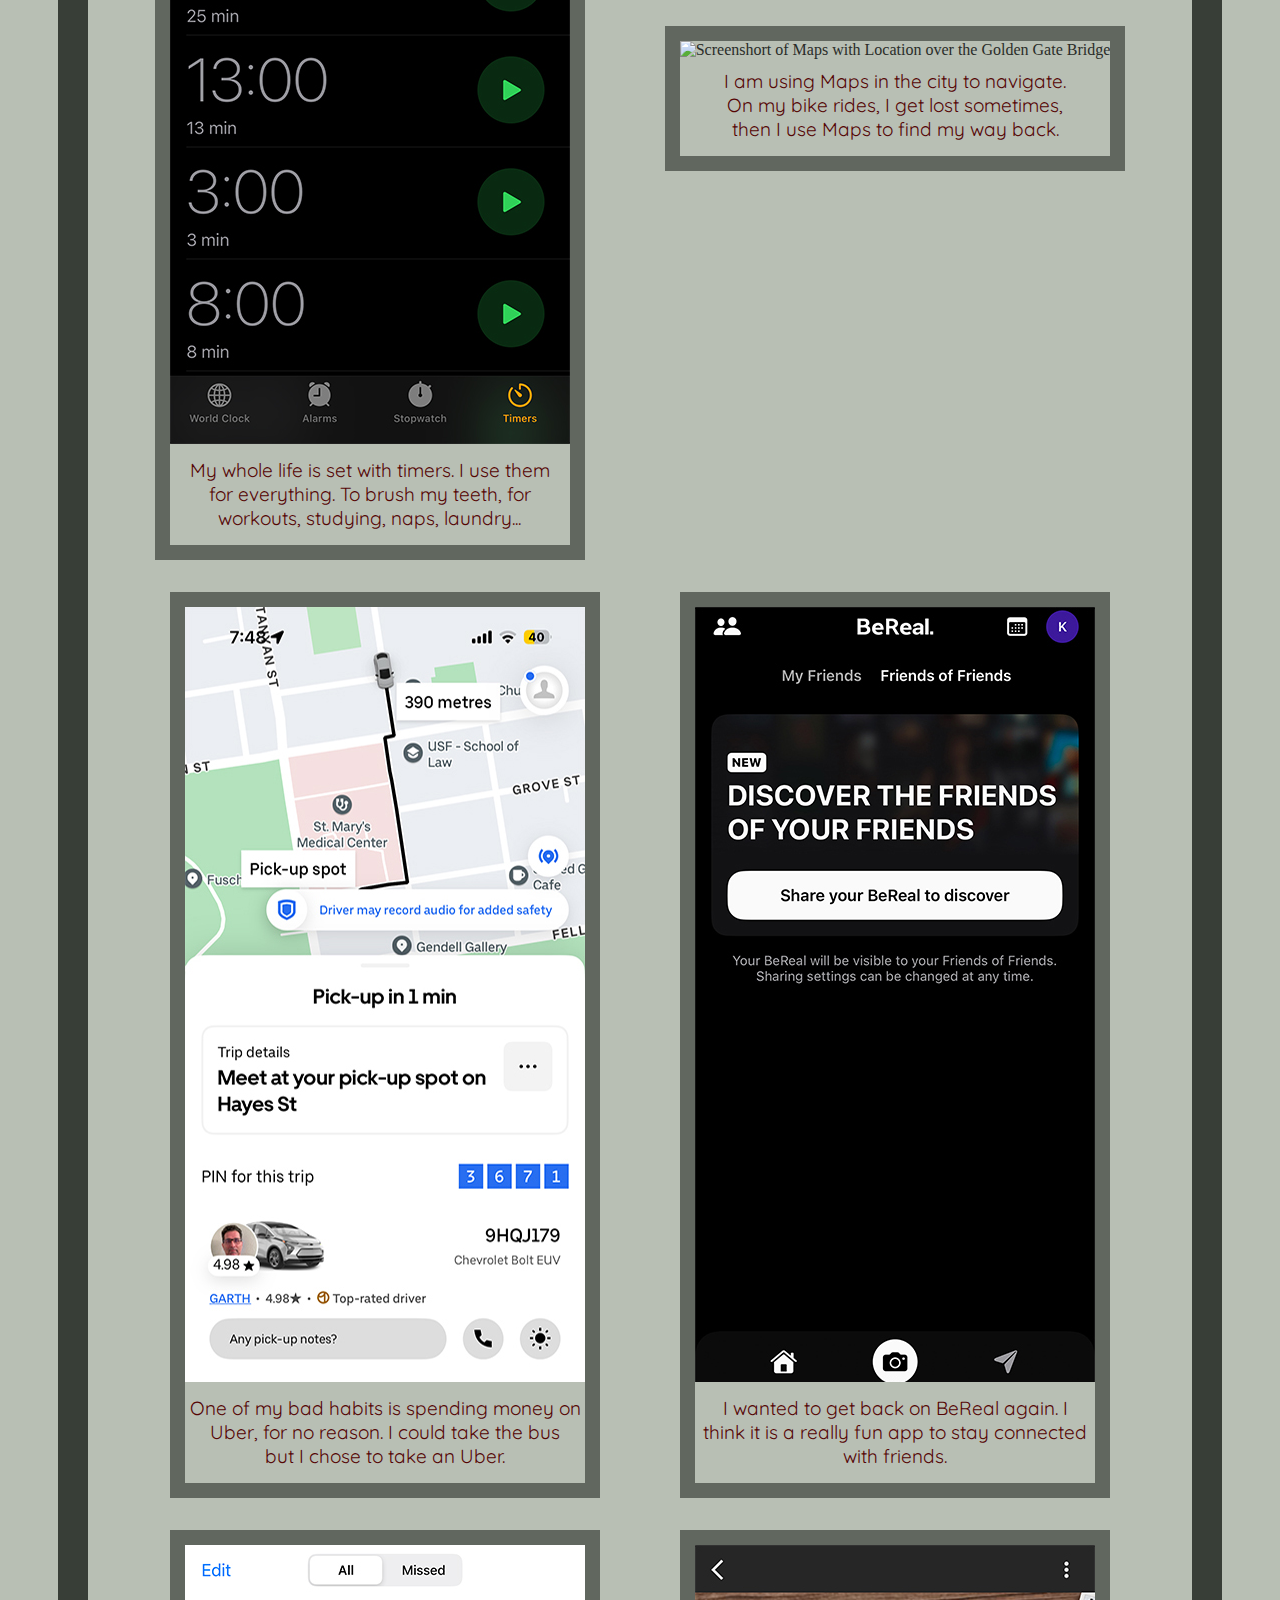
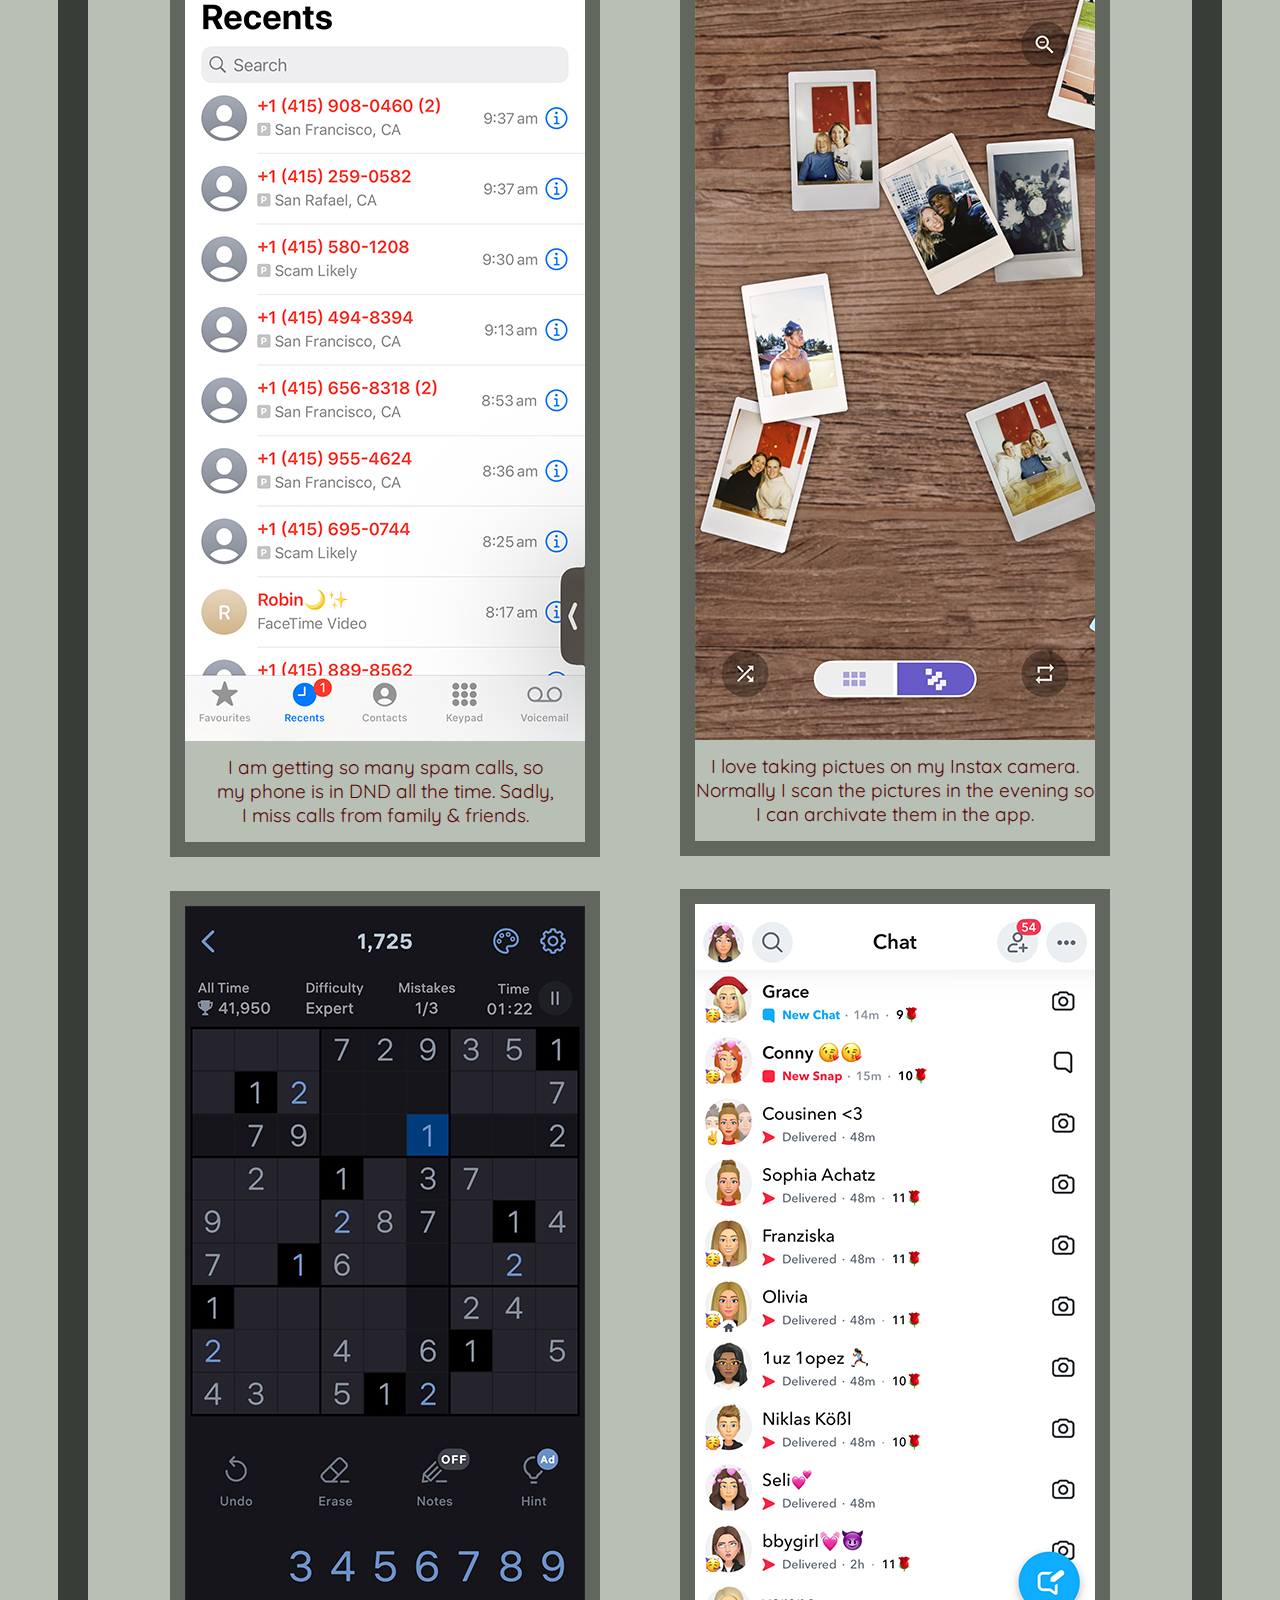
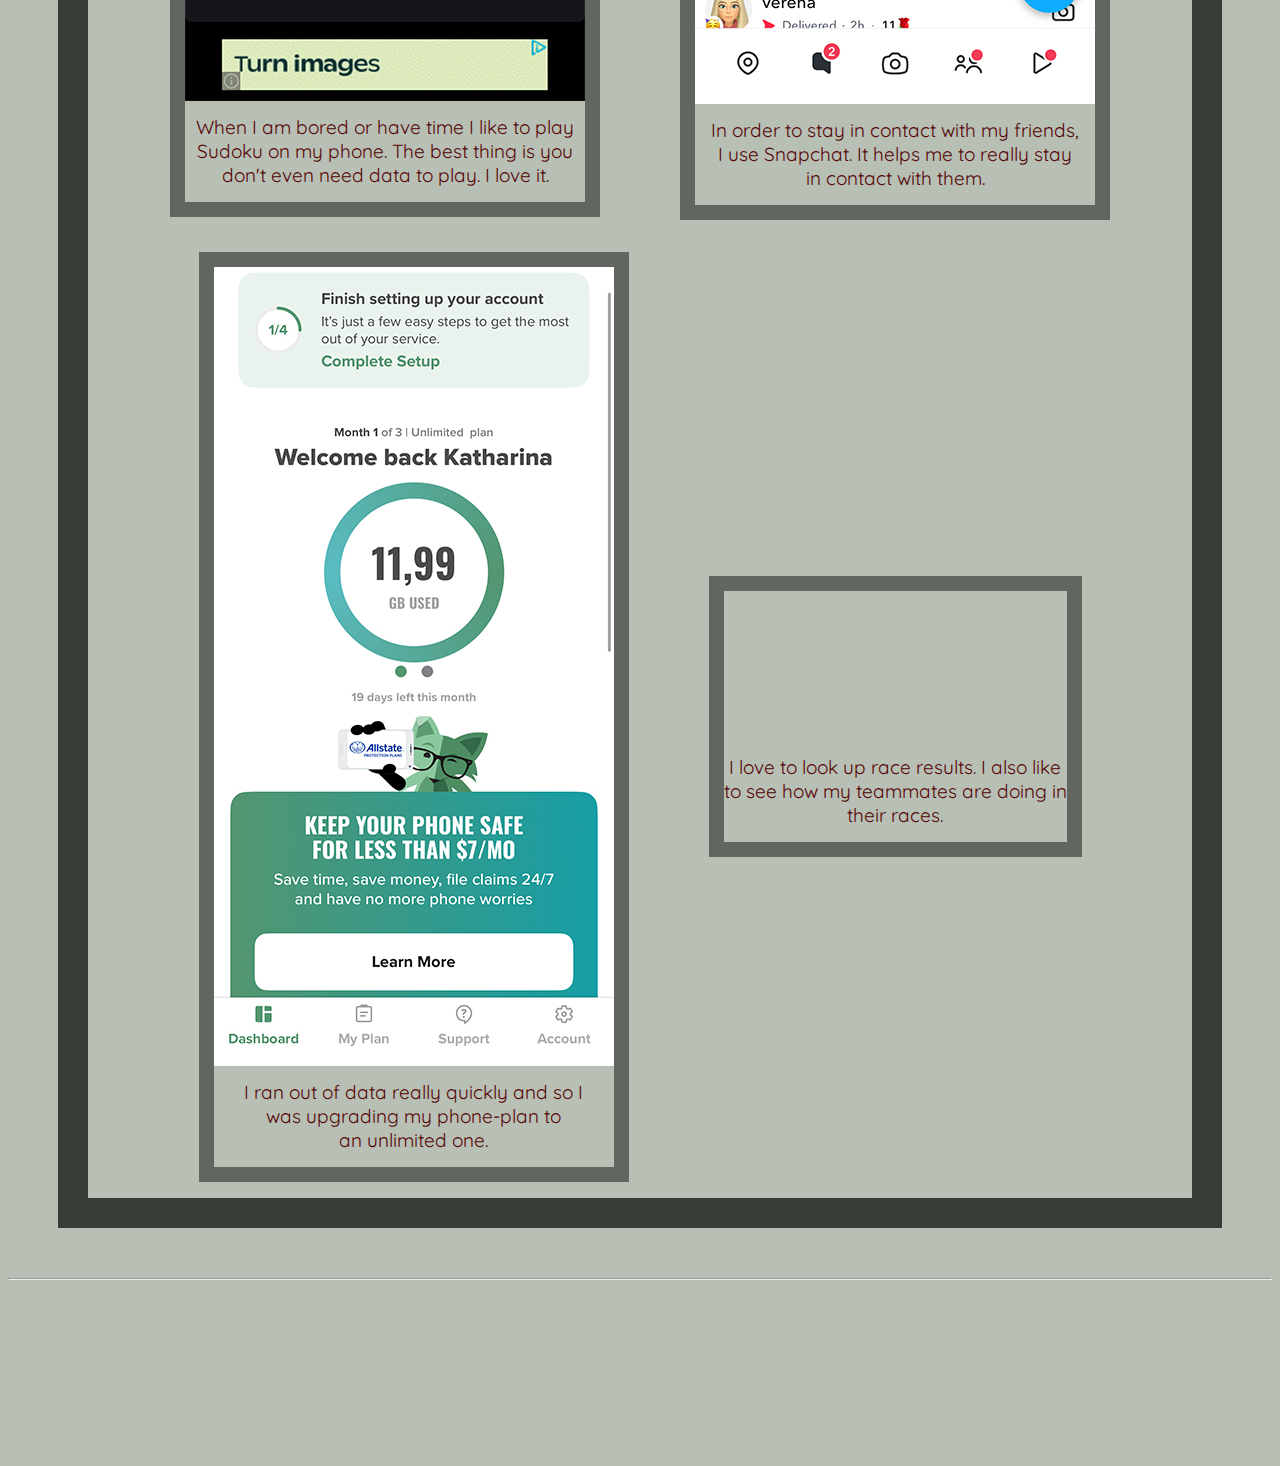
==== commit e04a2bf3: "Changes based on feedback2" ====
--- a/feed.html
+++ b/feed.html
@@ -30,8 +30,7 @@
         background-color: rgb(184, 191, 180);
         }
     </style>
-
-    <img src="img/theFeedsmall.gif" alt="Animated GIF" class="corner-gif">
+    <a href="index.html"> <img src="img/theFeedsmall.gif" alt="gif animation" class="corner-gif"></a>
 
     <h1>Feed Page</h1>
     <p> Here is a little overview of the apps I use the most.</p>
@@ -49,7 +48,7 @@
 
             <figure>
                 <img src="img/timers.jpg" alt="Many timers screenshort">
-                <figcaption> My whole life is set with timers. I use them for <br> everything. Brush my teeth, workout,<br>studying, no matter what I have a timer for it.</figcaption>
+                <figcaption> My whole life is set with timers. I use them <br> for everything. To brush my teeth, for <br>workouts, studying, naps, laundry...</figcaption>
             </figure>
 
             <figure>
@@ -98,10 +97,12 @@
                 teammates are doing in <br> their races. </figcaption>
             </figure>
 
-        </div>
-    <a href="index.html">Back</a>
+        </div>  
+<hr> 
 
-    <img src="img/theFeedsmall.gif" alt="Animated GIF" class="corner-gif2">
+    <a href="index.html"> <img src="img/theFeedsmall.gif" alt="gif animation" class="corner-gif2"></a>
+
+    <div style="height: 70px;"></div>
 </body>
 
 </html>